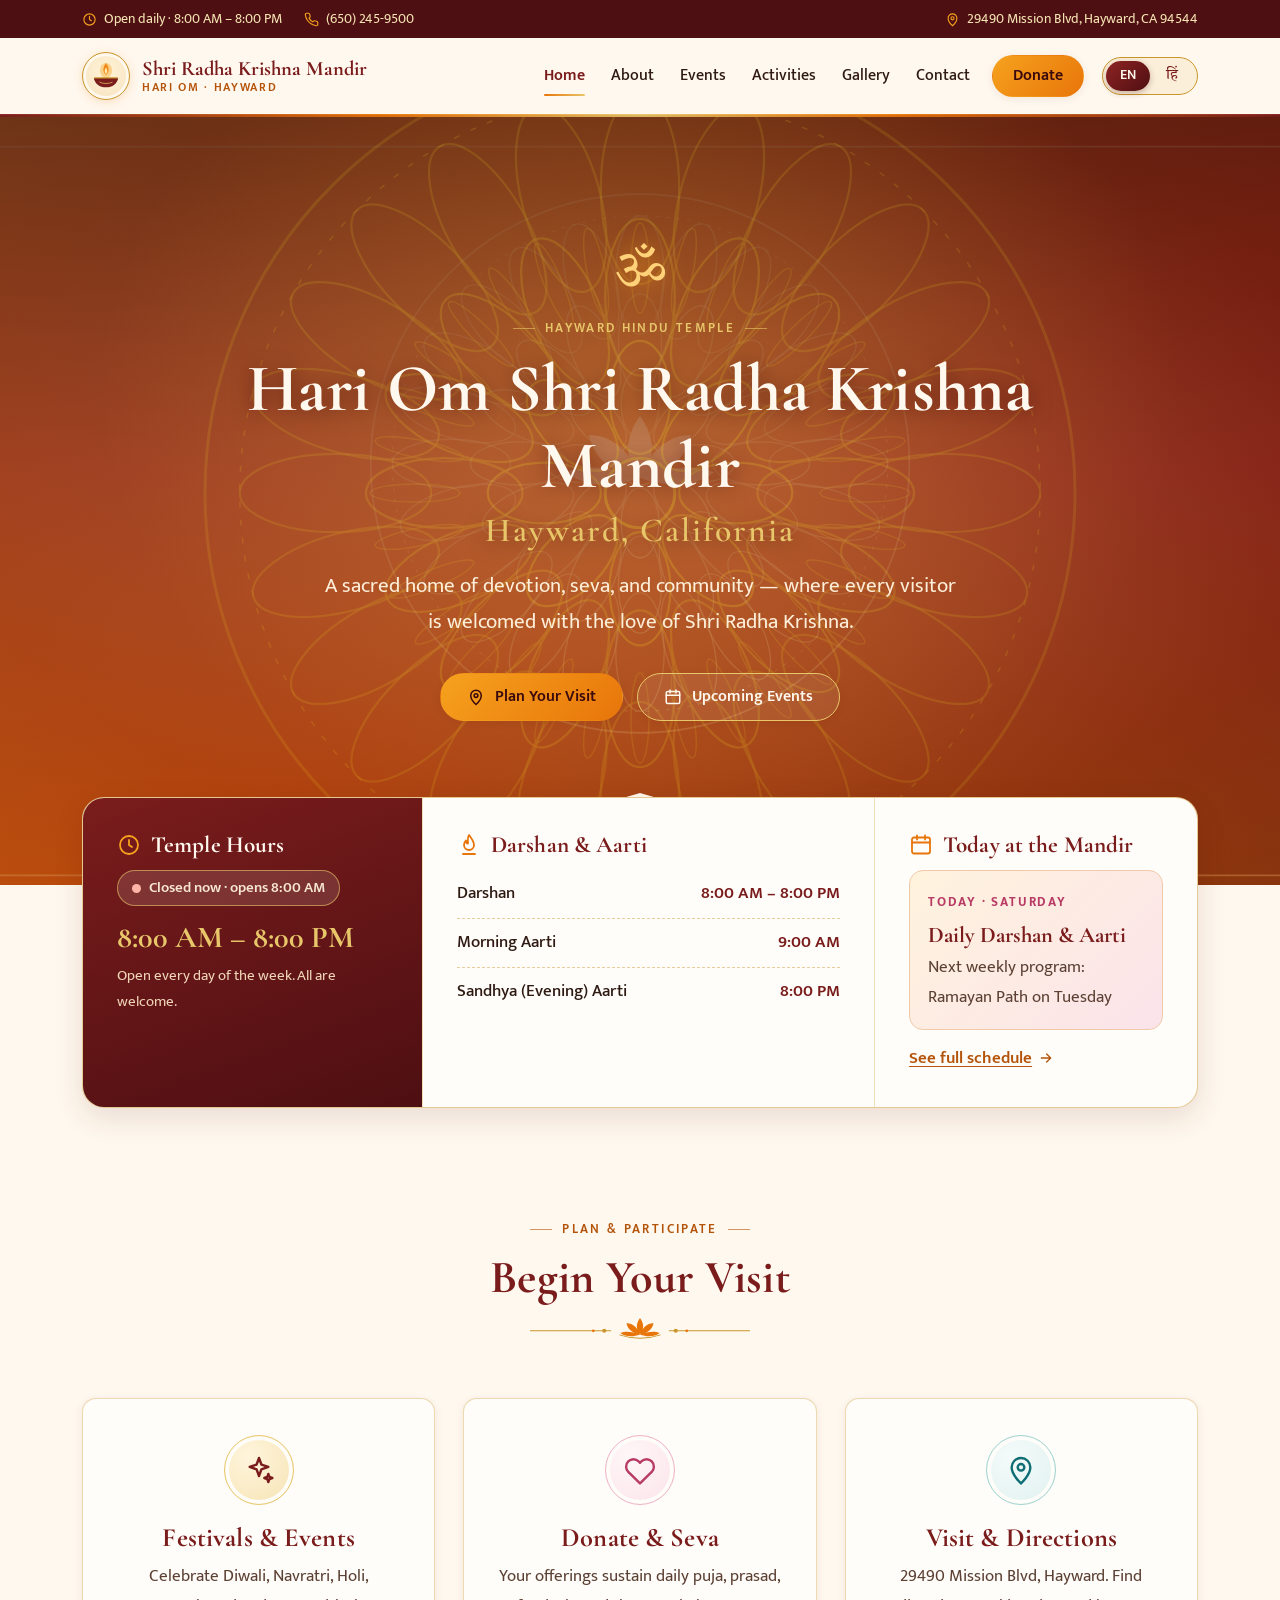
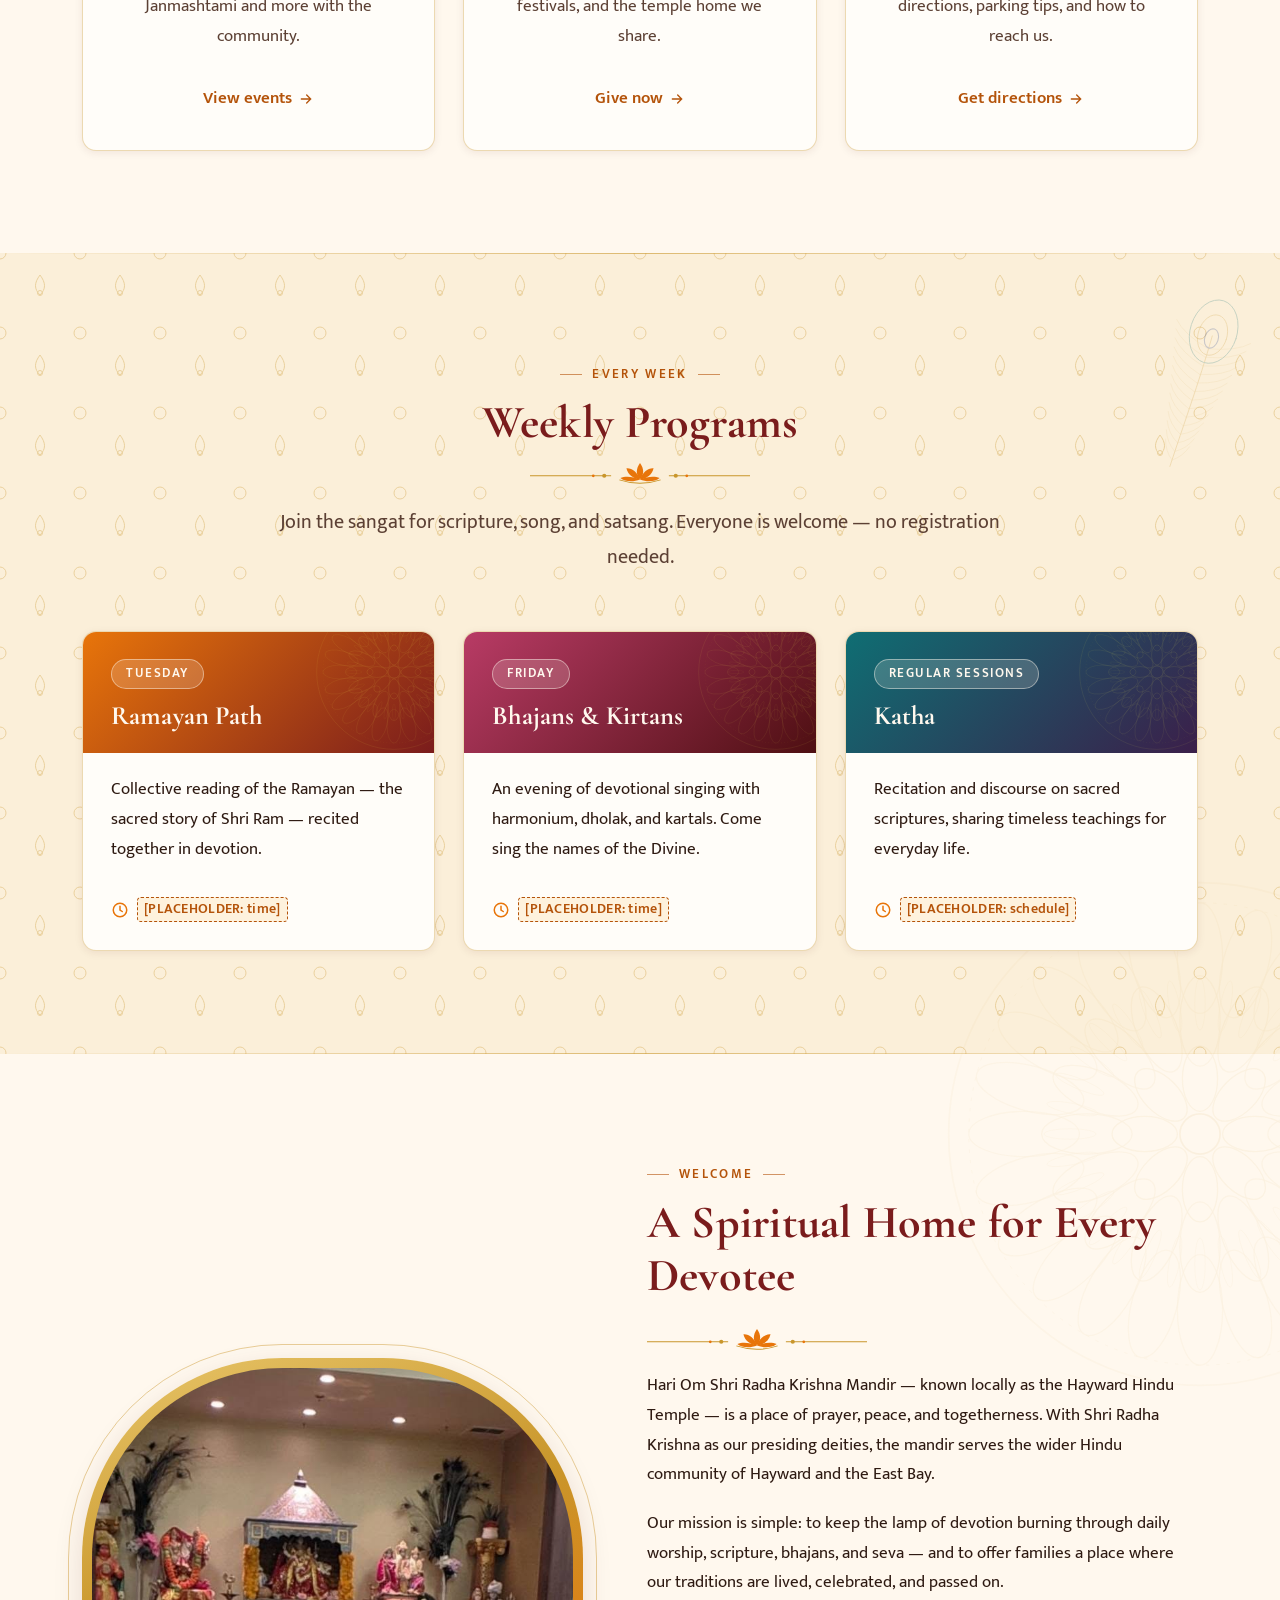
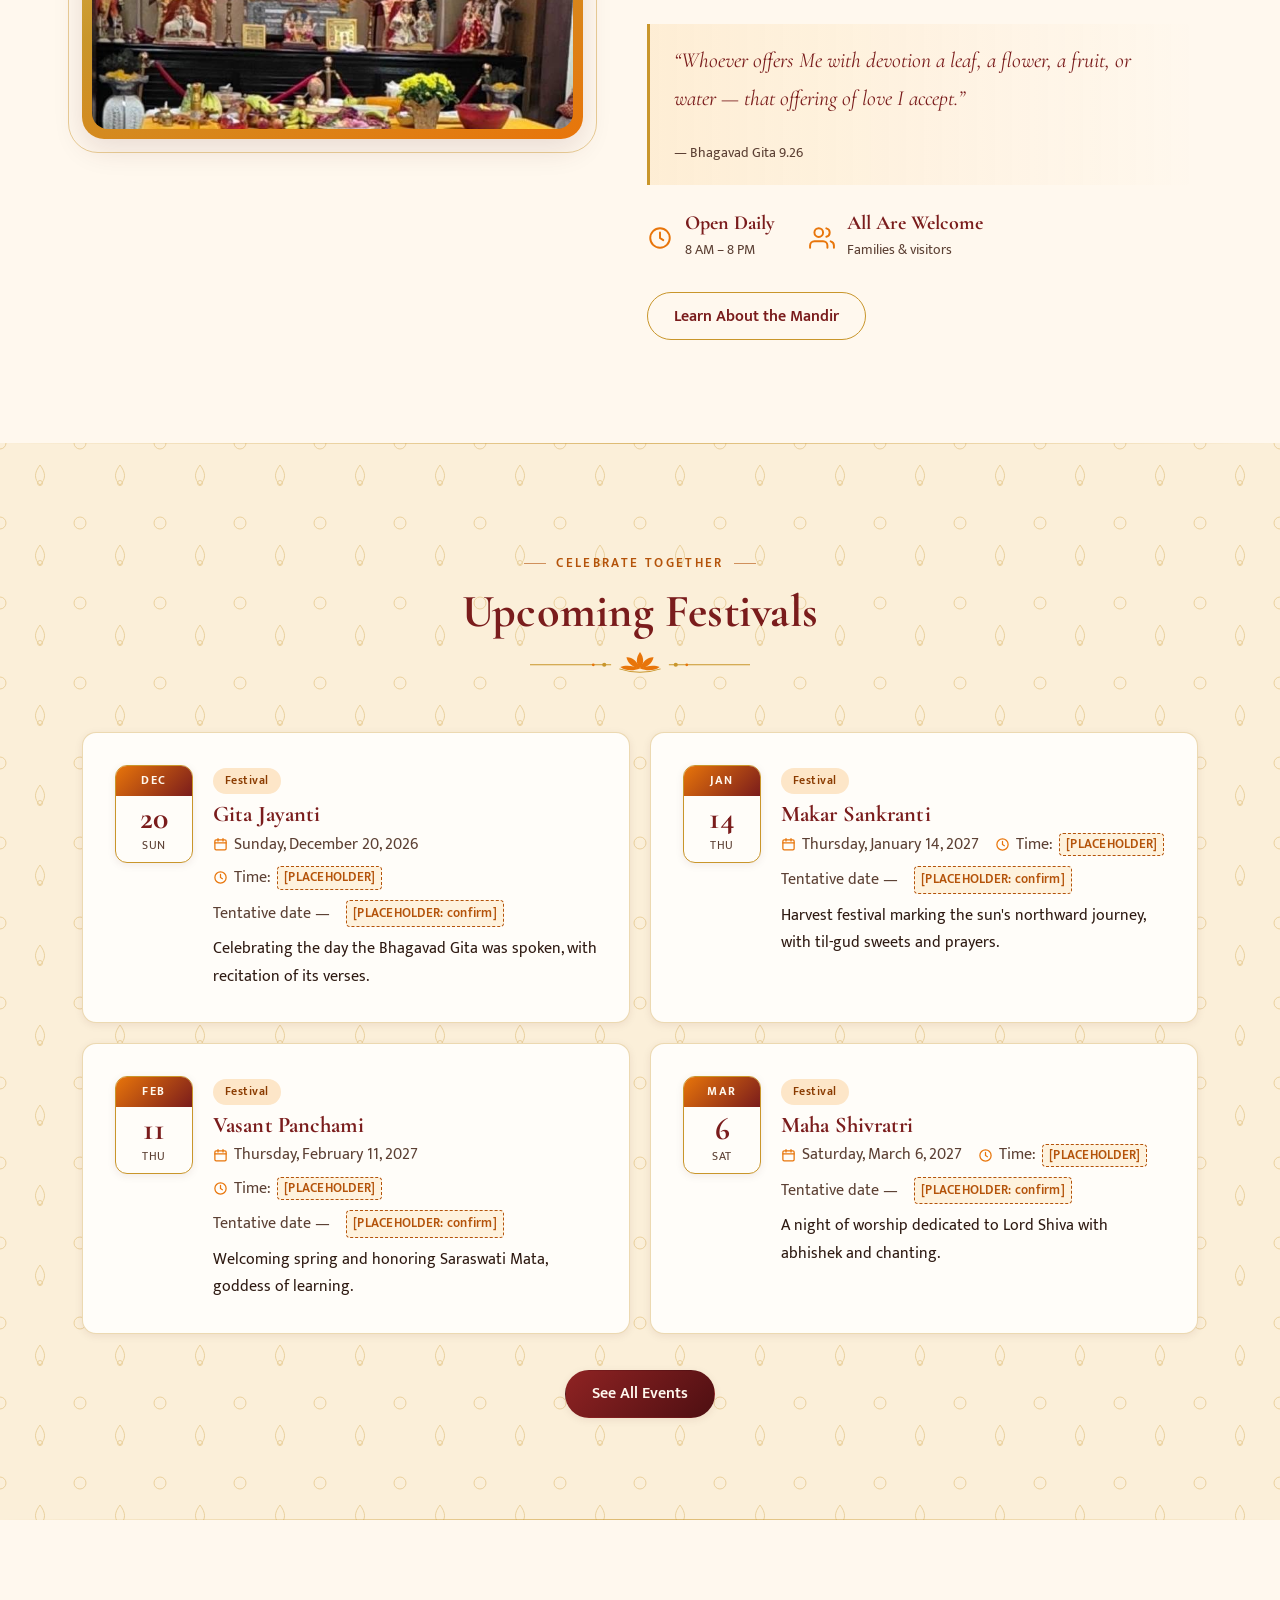
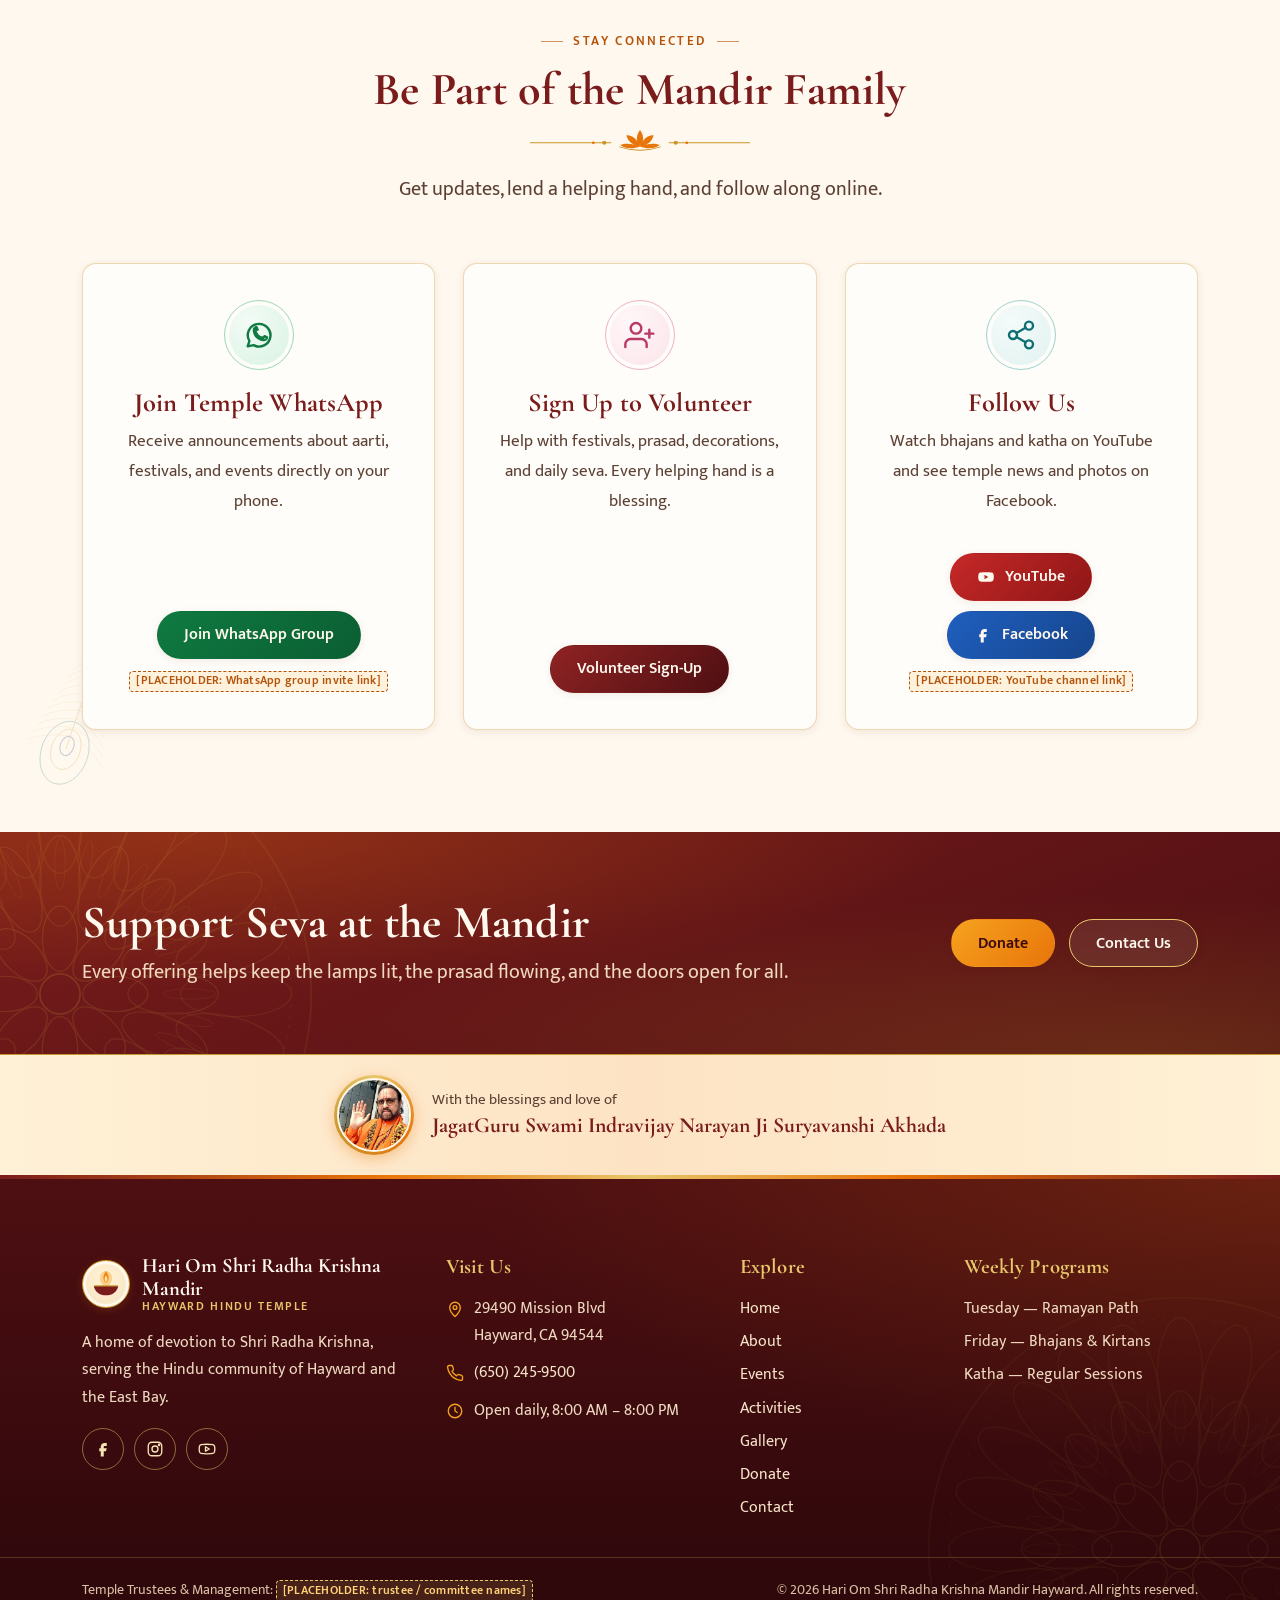
==== index.html @ af677b75 "Add Hari Om Shri Radha Krishna Mandir Hayward website Static, bilingual (English/Hindi) site for the" ====
<!DOCTYPE html>
<html lang="en" class="no-js">
<head>
  <meta charset="utf-8">
  <meta name="viewport" content="width=device-width, initial-scale=1">
  <title data-i18n="meta.home">Hari Om Shri Radha Krishna Mandir Hayward | Hayward Hindu Temple</title>
  <meta name="description" content="Hari Om Shri Radha Krishna Mandir, the Hayward Hindu Temple at 29490 Mission Blvd, Hayward, CA. Open daily 8 AM – 8 PM. Darshan, aarti, Ramayan Path, Bhajans & Kirtans, and Katha.">
  <meta name="theme-color" content="#7a1c1c">
  <link rel="icon" href="assets/images/favicon.svg" type="image/svg+xml">
  <link rel="preconnect" href="https://fonts.googleapis.com">
  <link rel="preconnect" href="https://fonts.gstatic.com" crossorigin>
  <link rel="stylesheet" href="https://fonts.googleapis.com/css2?family=Cormorant+Garamond:wght@500;600;700&family=Mukta:wght@400;500;600;700&family=Tiro+Devanagari+Hindi&display=swap">
  <link rel="stylesheet" href="css/styles.css">
  <script>document.documentElement.classList.replace('no-js', 'js');</script>
  <script src="js/script.js" defer></script>
</head>
<body data-page="home">
  <a class="skip-link" href="#main" data-i18n="common.skip">Skip to main content</a>
  <div class="scroll-progress" aria-hidden="true"></div>

  <!-- ============ TOP BAR ============ -->
  <div class="topbar">
    <div class="container">
      <div class="topbar-group">
        <span class="topbar-item"><svg viewBox="0 0 24 24" fill="none" stroke="currentColor" stroke-width="1.8" stroke-linecap="round" aria-hidden="true"><circle cx="12" cy="12" r="9"/><path d="M12 7v5l3 2"/></svg><span data-i18n="top.hours">Open daily · 8:00 AM – 8:00 PM</span></span>
        <a class="topbar-item" href="tel:+16502459500"><svg viewBox="0 0 24 24" fill="none" stroke="currentColor" stroke-width="1.8" stroke-linecap="round" stroke-linejoin="round" aria-hidden="true"><path d="M22 16.9v3a2 2 0 0 1-2.2 2 19.8 19.8 0 0 1-8.6-3.1 19.5 19.5 0 0 1-6-6A19.8 19.8 0 0 1 2.1 4.2 2 2 0 0 1 4.1 2h3a2 2 0 0 1 2 1.7c.1.9.4 1.8.7 2.7a2 2 0 0 1-.5 2.1L8 9.8a16 16 0 0 0 6 6l1.3-1.3a2 2 0 0 1 2.1-.4c.9.3 1.8.6 2.7.7a2 2 0 0 1 1.7 2z"/></svg>(650) 245-9500</a>
      </div>
      <div class="topbar-group topbar-group--secondary">
        <a class="topbar-item" href="contact.html#visit"><svg viewBox="0 0 24 24" fill="none" stroke="currentColor" stroke-width="1.8" stroke-linecap="round" aria-hidden="true"><path d="M12 22s7-6.2 7-12a7 7 0 0 0-14 0c0 5.8 7 12 7 12z"/><circle cx="12" cy="10" r="2.5"/></svg>29490 Mission Blvd, Hayward, CA 94544</a>
      </div>
    </div>
  </div>

  <!-- ============ HEADER / NAV (shared across pages) ============ -->
  <header class="site-header" id="site-header">
    <div class="container header-inner">
      <a class="brand" href="index.html">
        <span class="brand-mark">
          <svg class="diya" viewBox="0 0 64 64" aria-hidden="true"><ellipse class="diya-glow" cx="32" cy="20" rx="13" ry="16" fill="#F6A21E" opacity=".4"/><g class="diya-flame"><path d="M32 4c7 10 8 18 0 26-8-8-7-16 0-26z" fill="#F08A1C"/><path d="M32 14c3.5 5 4 10 0 14-4-4-3.5-9 0-14z" fill="#FFE7A8"/></g><path d="M6 36h52c-2 12-12 20-26 20S8 48 6 36z" fill="#7A1C1C"/><path d="M8 36h48" stroke="#C9962B" stroke-width="3" stroke-linecap="round"/><path d="M18 45c8 4 20 4 28 0" stroke="#E8C66A" stroke-width="1.5" fill="none"/></svg>
        </span>
        <span class="brand-text">
          <span class="brand-name" data-i18n="brand.name">Shri Radha Krishna Mandir</span>
          <span class="brand-sub" data-i18n="brand.sub">Hari Om · Hayward</span>
        </span>
      </a>

      <nav class="main-nav" id="main-nav" aria-label="Main">
        <ul class="nav-list">
          <li><a class="nav-link" href="index.html" aria-current="page" data-i18n="nav.home">Home</a></li>
          <li><a class="nav-link" href="about.html" data-i18n="nav.about">About</a></li>
          <li><a class="nav-link" href="events.html" data-i18n="nav.events">Events</a></li>
          <li><a class="nav-link" href="activities.html" data-i18n="nav.activities">Activities</a></li>
          <li><a class="nav-link" href="gallery.html" data-i18n="nav.gallery">Gallery</a></li>
          <li><a class="nav-link" href="contact.html" data-i18n="nav.contact">Contact</a></li>
          <li class="nav-donate"><a class="btn btn--saffron" href="donate.html" data-i18n="nav.donate">Donate</a></li>
        </ul>
      </nav>

      <div class="header-actions">
        <button class="lang-toggle" type="button" role="switch" aria-checked="false" data-i18n-aria="common.langToggle" aria-label="Switch language to Hindi">
          <span class="lang-en" aria-hidden="true">EN</span><span class="lang-hi" aria-hidden="true">हिं</span>
        </button>
        <button class="nav-toggle" type="button" aria-controls="main-nav" aria-expanded="false" data-i18n-aria="common.menu" aria-label="Open menu">
          <span class="nav-toggle-bars" aria-hidden="true"></span>
        </button>
      </div>
    </div>
  </header>

  <main id="main">
    <!-- ============ HERO ============ -->
    <section class="hero" aria-labelledby="hero-title">
      <!-- [REPLACE WITH TEMPLE PHOTO] Swap assets/images/hero.svg for a wide (1600×900+) photo of the temple. -->
      <img class="hero-bg" src="assets/images/hero.svg" width="1600" height="900" alt="[REPLACE WITH TEMPLE PHOTO] Hero banner of Hari Om Shri Radha Krishna Mandir" fetchpriority="high">
      <div class="hero-overlay" aria-hidden="true"></div>
      <img class="hero-mandala" src="assets/images/mandala.svg" alt="" aria-hidden="true">
      <div class="container hero-content">
        <span class="om" aria-hidden="true">ॐ</span>
        <p class="eyebrow" data-i18n="home.hero.eyebrow">Hayward Hindu Temple</p>
        <h1 id="hero-title"><span data-i18n="home.hero.title">Hari Om Shri Radha Krishna Mandir</span><span class="accent" data-i18n="home.hero.place">Hayward, California</span></h1>
        <p class="hero-tagline" data-i18n="home.hero.tagline">A sacred home of devotion, seva, and community — where every visitor is welcomed with the love of Shri Radha Krishna.</p>
        <div class="hero-actions">
          <a class="btn btn--saffron" href="contact.html">
            <svg viewBox="0 0 24 24" fill="none" stroke="currentColor" stroke-width="2" stroke-linecap="round" aria-hidden="true"><path d="M12 22s7-6.2 7-12a7 7 0 0 0-14 0c0 5.8 7 12 7 12z"/><circle cx="12" cy="10" r="2.5"/></svg>
            <span data-i18n="home.hero.cta1">Plan Your Visit</span>
          </a>
          <a class="btn btn--light" href="events.html">
            <svg viewBox="0 0 24 24" fill="none" stroke="currentColor" stroke-width="2" stroke-linecap="round" aria-hidden="true"><rect x="3" y="4.5" width="18" height="16" rx="2"/><path d="M3 9.5h18M8 2.5v4M16 2.5v4"/></svg>
            <span data-i18n="home.hero.cta2">Upcoming Events</span>
          </a>
        </div>
      </div>
      <img class="hero-silhouette" src="assets/images/temple-silhouette.svg" alt="" aria-hidden="true">
    </section>

    <!-- ============ AT A GLANCE ============ -->
    <section class="glance" aria-label="Timings at a glance">
      <div class="container">
        <div class="glance-panel" data-reveal>
          <div class="glance-block glance-status">
            <h2><svg viewBox="0 0 24 24" fill="none" stroke="currentColor" stroke-width="1.8" stroke-linecap="round" aria-hidden="true"><circle cx="12" cy="12" r="9"/><path d="M12 7v5l3 2"/></svg><span data-i18n="glance.hoursTitle">Temple Hours</span></h2>
            <span class="status-pill" id="open-status" aria-live="polite" data-i18n="glance.open">Open daily</span>
            <p class="glance-hours">8:00 AM – 8:00 PM</p>
            <p class="muted" data-i18n="glance.hoursNote">Open every day of the week. All are welcome.</p>
          </div>
          <div class="glance-block">
            <h2><svg viewBox="0 0 24 24" fill="none" stroke="currentColor" stroke-width="1.8" stroke-linecap="round" stroke-linejoin="round" aria-hidden="true"><path d="M12 2c3 4 5 6.5 5 10a5 5 0 0 1-10 0c0-2 1-3.5 2-4.5 0 2 1 3 2 3 0-3-1-5.5 1-8.5z"/><path d="M6 21h12"/></svg><span data-i18n="glance.aartiTitle">Darshan &amp; Aarti</span></h2>
            <ul class="timing-list">
              <li><span class="t-name" data-i18n="time.darshan">Darshan</span><span class="t-time">8:00 AM – 8:00 PM</span></li>
              <li><span class="t-name" data-i18n="time.morningAarti">Morning Aarti</span><span class="t-time">9:00 AM</span></li>
              <li><span class="t-name" data-i18n="time.eveningAarti">Sandhya (Evening) Aarti</span><span class="t-time">8:00 PM</span></li>
            </ul>
          </div>
          <div class="glance-block">
            <h2><svg viewBox="0 0 24 24" fill="none" stroke="currentColor" stroke-width="1.8" stroke-linecap="round" aria-hidden="true"><rect x="3" y="4.5" width="18" height="16" rx="2"/><path d="M3 9.5h18M8 2.5v4M16 2.5v4"/></svg><span data-i18n="glance.todayTitle">Today at the Mandir</span></h2>
            <div class="today-program" id="today-program" aria-live="polite">
              <span class="day" id="today-day" data-i18n="glance.thisWeek">This week</span>
              <p class="name" id="today-name" data-i18n="glance.defaultProgram">Daily Darshan &amp; Aarti</p>
              <p class="muted" id="today-note" data-i18n="glance.defaultNote">Tuesday: Ramayan Path · Friday: Bhajans &amp; Kirtans</p>
            </div>
            <a class="card-link" href="activities.html"><span data-i18n="glance.fullSchedule">See full schedule</span><svg viewBox="0 0 24 24" fill="none" stroke="currentColor" stroke-width="2" stroke-linecap="round" aria-hidden="true"><path d="M5 12h14M13 6l6 6-6 6"/></svg></a>
          </div>
        </div>
      </div>
    </section>

    <!-- ============ QUICK LINKS ============ -->
    <section class="section">
      <div class="container">
        <div class="section-head" data-reveal>
          <p class="eyebrow" data-i18n="home.quick.eyebrow">Plan &amp; Participate</p>
          <h2 data-i18n="home.quick.title">Begin Your Visit</h2>
          <span class="divider" aria-hidden="true"></span>
        </div>
        <div class="grid grid-3">
          <a class="card quick-card" href="events.html" data-reveal style="--reveal-delay:.05s">
            <span class="icon-badge"><svg viewBox="0 0 24 24" fill="none" stroke="currentColor" stroke-width="1.8" stroke-linecap="round" stroke-linejoin="round" aria-hidden="true"><path d="M12 3l1.8 4.9L19 9.7l-5.2 1.8L12 16.5l-1.8-5L5 9.7l5.2-1.8z"/><path d="M19 15l.8 2.2L22 18l-2.2.8L19 21l-.8-2.2L16 18l2.2-.8z"/></svg></span>
            <h3 data-i18n="home.quick.events">Festivals &amp; Events</h3>
            <p class="muted" data-i18n="home.quick.eventsText">Celebrate Diwali, Navratri, Holi, Janmashtami and more with the community.</p>
            <span class="card-link"><span data-i18n="common.viewEvents">View events</span><svg viewBox="0 0 24 24" fill="none" stroke="currentColor" stroke-width="2" stroke-linecap="round" aria-hidden="true"><path d="M5 12h14M13 6l6 6-6 6"/></svg></span>
          </a>
          <a class="card quick-card" href="donate.html" data-reveal style="--reveal-delay:.15s">
            <span class="icon-badge icon-badge--lotus"><svg viewBox="0 0 24 24" fill="none" stroke="currentColor" stroke-width="1.8" stroke-linecap="round" stroke-linejoin="round" aria-hidden="true"><path d="M20.8 5.6a5.5 5.5 0 0 0-7.8 0L12 6.6l-1-1a5.5 5.5 0 0 0-7.8 7.8l1 1L12 22l7.8-7.6 1-1a5.5 5.5 0 0 0 0-7.8z"/></svg></span>
            <h3 data-i18n="home.quick.donate">Donate &amp; Seva</h3>
            <p class="muted" data-i18n="home.quick.donateText">Your offerings sustain daily puja, prasad, festivals, and the temple home we share.</p>
            <span class="card-link"><span data-i18n="common.giveNow">Give now</span><svg viewBox="0 0 24 24" fill="none" stroke="currentColor" stroke-width="2" stroke-linecap="round" aria-hidden="true"><path d="M5 12h14M13 6l6 6-6 6"/></svg></span>
          </a>
          <a class="card quick-card" href="contact.html#visit" data-reveal style="--reveal-delay:.25s">
            <span class="icon-badge icon-badge--teal"><svg viewBox="0 0 24 24" fill="none" stroke="currentColor" stroke-width="1.8" stroke-linecap="round" aria-hidden="true"><path d="M12 22s7-6.2 7-12a7 7 0 0 0-14 0c0 5.8 7 12 7 12z"/><circle cx="12" cy="10" r="2.5"/></svg></span>
            <h3 data-i18n="home.quick.visit">Visit &amp; Directions</h3>
            <p class="muted" data-i18n="home.quick.visitText">29490 Mission Blvd, Hayward. Find directions, parking tips, and how to reach us.</p>
            <span class="card-link"><span data-i18n="common.getDirections">Get directions</span><svg viewBox="0 0 24 24" fill="none" stroke="currentColor" stroke-width="2" stroke-linecap="round" aria-hidden="true"><path d="M5 12h14M13 6l6 6-6 6"/></svg></span>
          </a>
        </div>
      </div>
    </section>

    <!-- ============ WEEKLY PROGRAMS STRIP ============ -->
    <section class="section section--tint">
      <img class="ornament-feather ornament-feather--r" src="assets/images/peacock-feather.svg" alt="" aria-hidden="true">
      <div class="container">
        <div class="section-head" data-reveal>
          <p class="eyebrow" data-i18n="programs.eyebrow">Every Week</p>
          <h2 data-i18n="programs.title">Weekly Programs</h2>
          <span class="divider" aria-hidden="true"></span>
          <p class="lead" data-i18n="programs.lead">Join the sangat for scripture, song, and satsang. Everyone is welcome — no registration needed.</p>
        </div>
        <div class="grid grid-3 program-strip">
          <article class="card card--hover program-card" data-reveal style="--reveal-delay:.05s">
            <div class="program-card-top">
              <span class="program-day" data-i18n="day.tuesday">Tuesday</span>
              <h3 data-i18n="programs.ramayan">Ramayan Path</h3>
            </div>
            <div class="program-card-body">
              <p data-i18n="programs.ramayanText">Collective reading of the Ramayan — the sacred story of Shri Ram — recited together in devotion.</p>
              <span class="program-time"><svg viewBox="0 0 24 24" fill="none" stroke="currentColor" stroke-width="2" stroke-linecap="round" aria-hidden="true"><circle cx="12" cy="12" r="9"/><path d="M12 7v5l3 2"/></svg><span class="placeholder">[PLACEHOLDER: time]</span></span>
            </div>
          </article>
          <article class="card card--hover program-card" data-reveal style="--reveal-delay:.15s">
            <div class="program-card-top">
              <span class="program-day" data-i18n="day.friday">Friday</span>
              <h3 data-i18n="programs.bhajans">Bhajans &amp; Kirtans</h3>
            </div>
            <div class="program-card-body">
              <p data-i18n="programs.bhajansText">An evening of devotional singing with harmonium, dholak, and kartals. Come sing the names of the Divine.</p>
              <span class="program-time"><svg viewBox="0 0 24 24" fill="none" stroke="currentColor" stroke-width="2" stroke-linecap="round" aria-hidden="true"><circle cx="12" cy="12" r="9"/><path d="M12 7v5l3 2"/></svg><span class="placeholder">[PLACEHOLDER: time]</span></span>
            </div>
          </article>
          <article class="card card--hover program-card" data-reveal style="--reveal-delay:.25s">
            <div class="program-card-top">
              <span class="program-day" data-i18n="programs.regular">Regular Sessions</span>
              <h3 data-i18n="programs.katha">Katha</h3>
            </div>
            <div class="program-card-body">
              <p data-i18n="programs.kathaText">Recitation and discourse on sacred scriptures, sharing timeless teachings for everyday life.</p>
              <span class="program-time"><svg viewBox="0 0 24 24" fill="none" stroke="currentColor" stroke-width="2" stroke-linecap="round" aria-hidden="true"><circle cx="12" cy="12" r="9"/><path d="M12 7v5l3 2"/></svg><span class="placeholder">[PLACEHOLDER: schedule]</span></span>
            </div>
          </article>
        </div>
      </div>
    </section>

    <!-- ============ WELCOME ============ -->
    <section class="section">
      <img class="ornament-mandala ornament-mandala--tr" src="assets/images/mandala.svg" alt="" aria-hidden="true">
      <div class="container split">
        <div class="framed framed--wide" data-reveal="left">
          <img src="assets/images/temple-altar.jpg" width="708" height="544" loading="lazy" decoding="async" alt="The decorated altar of Hari Om Shri Radha Krishna Mandir with murtis, peacock feathers, and offerings of fruit and flowers">
        </div>
        <div data-reveal="right">
          <p class="eyebrow" data-i18n="home.welcome.eyebrow">Welcome</p>
          <h2 data-i18n="home.welcome.title">A Spiritual Home for Every Devotee</h2>
          <span class="divider" style="margin-left:0" aria-hidden="true"></span>
          <p data-i18n="home.welcome.p1">Hari Om Shri Radha Krishna Mandir — known locally as the Hayward Hindu Temple — is a place of prayer, peace, and togetherness. With Shri Radha Krishna as our presiding deities, the mandir serves the wider Hindu community of Hayward and the East Bay.</p>
          <p data-i18n="home.welcome.p2">Our mission is simple: to keep the lamp of devotion burning through daily worship, scripture, bhajans, and seva — and to offer families a place where our traditions are lived, celebrated, and passed on.</p>
          <blockquote class="welcome-quote">
            <p data-i18n="home.welcome.quote">“Whoever offers Me with devotion a leaf, a flower, a fruit, or water — that offering of love I accept.”</p>
            <cite data-i18n="home.welcome.cite">— Bhagavad Gita 9.26</cite>
          </blockquote>
          <div class="stat-row">
            <div class="stat"><svg viewBox="0 0 24 24" fill="none" stroke="currentColor" stroke-width="1.8" stroke-linecap="round" aria-hidden="true"><circle cx="12" cy="12" r="9"/><path d="M12 7v5l3 2"/></svg><div><strong data-i18n="home.stat1">Open Daily</strong><span>8 AM – 8 PM</span></div></div>
            <div class="stat"><svg viewBox="0 0 24 24" fill="none" stroke="currentColor" stroke-width="1.8" stroke-linecap="round" stroke-linejoin="round" aria-hidden="true"><path d="M17 21v-2a4 4 0 0 0-4-4H5a4 4 0 0 0-4 4v2"/><circle cx="9" cy="7" r="4"/><path d="M23 21v-2a4 4 0 0 0-3-3.9M16 3.1a4 4 0 0 1 0 7.8"/></svg><div><strong data-i18n="home.stat2">All Are Welcome</strong><span data-i18n="home.stat2sub">Families &amp; visitors</span></div></div>
          </div>
          <p style="margin-top:28px"><a class="btn btn--outline" href="about.html" data-i18n="home.welcome.cta">Learn About the Mandir</a></p>
        </div>
      </div>
    </section>

    <!-- ============ UPCOMING EVENTS PREVIEW (rendered from EVENTS data in js/script.js) ============ -->
    <section class="section section--tint">
      <div class="container">
        <div class="section-head" data-reveal>
          <p class="eyebrow" data-i18n="home.upcoming.eyebrow">Celebrate Together</p>
          <h2 data-i18n="home.upcoming.title">Upcoming Festivals</h2>
          <span class="divider" aria-hidden="true"></span>
        </div>
        <div class="event-grid" id="home-events" data-limit="4">
          <noscript><p class="events-empty">Please enable JavaScript to see upcoming events, or call (650) 245-9500.</p></noscript>
        </div>
        <p class="text-center" style="margin-top:36px"><a class="btn" href="events.html" data-i18n="home.upcoming.cta">See All Events</a></p>
      </div>
    </section>

    <!-- ============ STAY CONNECTED ============ -->
    <section class="section" aria-labelledby="connect-title">
      <img class="ornament-feather ornament-feather--l" src="assets/images/peacock-feather.svg" alt="" aria-hidden="true">
      <div class="container">
        <div class="section-head" data-reveal>
          <p class="eyebrow" data-i18n="home.connect.eyebrow">Stay Connected</p>
          <h2 id="connect-title" data-i18n="home.connect.title">Be Part of the Mandir Family</h2>
          <span class="divider" aria-hidden="true"></span>
          <p class="lead" data-i18n="home.connect.lead">Get updates, lend a helping hand, and follow along online.</p>
        </div>
        <div class="grid grid-3">
          <article class="card card--hover connect-card" data-reveal style="--reveal-delay:.05s">
            <span class="icon-badge icon-badge--whatsapp"><svg viewBox="0 0 24 24" fill="none" stroke="currentColor" stroke-width="1.8" stroke-linecap="round" stroke-linejoin="round" aria-hidden="true"><path d="M3.5 20.5l1.3-4A8.5 8.5 0 1 1 8 19.6z"/><path d="M9.2 8.2c.2 3 2.7 5.6 5.7 6l1.2-1.3 1.9.9c-.2 1.1-1.1 1.9-2.2 1.9A7.4 7.4 0 0 1 8.2 8.3c0-1.1.8-2 1.9-2.2l.9 1.9z"/></svg></span>
            <h3 data-i18n="home.connect.whatsapp">Join Temple WhatsApp</h3>
            <p class="muted" data-i18n="home.connect.whatsappText">Receive announcements about aarti, festivals, and events directly on your phone.</p>
            <!-- [PLACEHOLDER] Replace href="#" with the WhatsApp group invite link, e.g. https://chat.whatsapp.com/XXXXXXXX -->
            <div class="connect-actions">
              <a class="btn btn--whatsapp" href="#" target="_blank" rel="noopener"><span data-i18n="home.connect.whatsappCta">Join WhatsApp Group</span></a>
            </div>
            <p class="connect-note"><span class="placeholder">[PLACEHOLDER: WhatsApp group invite link]</span></p>
          </article>
          <article class="card card--hover connect-card" data-reveal style="--reveal-delay:.15s">
            <span class="icon-badge icon-badge--lotus"><svg viewBox="0 0 24 24" fill="none" stroke="currentColor" stroke-width="1.8" stroke-linecap="round" stroke-linejoin="round" aria-hidden="true"><path d="M17 21v-2a4 4 0 0 0-4-4H5a4 4 0 0 0-4 4v2"/><circle cx="9" cy="7" r="4"/><path d="M19 8v6M22 11h-6"/></svg></span>
            <h3 data-i18n="home.connect.volunteer">Sign Up to Volunteer</h3>
            <p class="muted" data-i18n="home.connect.volunteerText">Help with festivals, prasad, decorations, and daily seva. Every helping hand is a blessing.</p>
            <!-- Opens the contact form with "Volunteering" pre-selected. To use a sign-up form instead (e.g. Google Forms), replace the href. -->
            <div class="connect-actions">
              <a class="btn" href="contact.html?subject=volunteer#message"><span data-i18n="home.connect.volunteerCta">Volunteer Sign-Up</span></a>
            </div>
          </article>
          <article class="card card--hover connect-card" data-reveal style="--reveal-delay:.25s">
            <span class="icon-badge icon-badge--teal"><svg viewBox="0 0 24 24" fill="none" stroke="currentColor" stroke-width="1.8" stroke-linecap="round" stroke-linejoin="round" aria-hidden="true"><circle cx="18" cy="5" r="3"/><circle cx="6" cy="12" r="3"/><circle cx="18" cy="19" r="3"/><path d="m8.6 13.5 6.8 4M15.4 6.5l-6.8 4"/></svg></span>
            <h3 data-i18n="home.connect.social">Follow Us</h3>
            <p class="muted" data-i18n="home.connect.socialText">Watch bhajans and katha on YouTube and see temple news and photos on Facebook.</p>
            <div class="connect-actions">
              <!-- [PLACEHOLDER] Replace href="#" with the temple's YouTube channel URL -->
              <a class="btn btn--youtube" href="#" target="_blank" rel="noopener"><svg viewBox="0 0 24 24" fill="currentColor" aria-hidden="true"><path d="M22 8.2a3 3 0 0 0-2.1-2.1C18 5.6 12 5.6 12 5.6s-6 0-7.9.5A3 3 0 0 0 2 8.2 31 31 0 0 0 1.6 12 31 31 0 0 0 2 15.8a3 3 0 0 0 2.1 2.1c1.9.5 7.9.5 7.9.5s6 0 7.9-.5a3 3 0 0 0 2.1-2.1c.3-1.2.4-2.5.4-3.8s-.1-2.6-.4-3.8zM10 15V9l5 3z"/></svg>YouTube<span class="visually-hidden"> (opens in a new tab)</span></a>
              <a class="btn btn--facebook" href="https://facebook.com/hayward.hindu.temple.2025/" target="_blank" rel="noopener"><svg viewBox="0 0 24 24" fill="currentColor" aria-hidden="true"><path d="M14 8h3V4h-3c-2.8 0-5 2.2-5 5v2H7v4h2v7h4v-7h3l1-4h-4V9c0-.6.4-1 1-1z"/></svg>Facebook<span class="visually-hidden"> (opens in a new tab)</span></a>
            </div>
            <p class="connect-note"><span class="placeholder">[PLACEHOLDER: YouTube channel link]</span></p>
          </article>
        </div>
      </div>
    </section>

    <!-- ============ CTA ============ -->
    <section class="section section--maroon section--tight">
      <img class="ornament-mandala ornament-mandala--bl" src="assets/images/mandala.svg" alt="" aria-hidden="true">
      <div class="container cta-banner" data-reveal>
        <div>
          <h2 data-i18n="cta.title">Support Seva at the Mandir</h2>
          <p class="lead" data-i18n="cta.text">Every offering helps keep the lamps lit, the prasad flowing, and the doors open for all.</p>
        </div>
        <div class="hero-actions">
          <a class="btn btn--saffron" href="donate.html" data-i18n="nav.donate">Donate</a>
          <a class="btn btn--light" href="contact.html" data-i18n="cta.contact">Contact Us</a>
        </div>
      </div>
    </section>
  </main>

  <!-- ============ BLESSING STRIP (shared across pages) ============ -->
  <aside class="blessing-strip" aria-label="Blessings">
    <div class="container">
      <span class="blessing-avatar"><img src="assets/images/swamiji.jpg" width="889" height="900" loading="lazy" decoding="async" alt="JagatGuru Swami Indravijay Narayan Ji Suryavanshi Akhada"></span>
      <p><small data-i18n="blessing.with">With the blessings and love of</small><a href="about.html#spiritual-guide" data-i18n="about.guru.name">JagatGuru Swami Indravijay Narayan Ji Suryavanshi Akhada</a></p>
    </div>
  </aside>

  <!-- ============ FOOTER (shared across pages) ============ -->
  <footer class="site-footer">
    <img class="footer-mandala" src="assets/images/mandala.svg" alt="" aria-hidden="true">
    <div class="container footer-grid">
      <div class="footer-brand">
        <a class="brand" href="index.html">
          <span class="brand-mark"><svg class="diya" viewBox="0 0 64 64" aria-hidden="true"><ellipse class="diya-glow" cx="32" cy="20" rx="13" ry="16" fill="#F6A21E" opacity=".4"/><g class="diya-flame"><path d="M32 4c7 10 8 18 0 26-8-8-7-16 0-26z" fill="#F08A1C"/><path d="M32 14c3.5 5 4 10 0 14-4-4-3.5-9 0-14z" fill="#FFE7A8"/></g><path d="M6 36h52c-2 12-12 20-26 20S8 48 6 36z" fill="#7A1C1C"/><path d="M8 36h48" stroke="#C9962B" stroke-width="3" stroke-linecap="round"/></svg></span>
          <span class="brand-text"><span class="brand-name" data-i18n="footer.name">Hari Om Shri Radha Krishna Mandir</span><span class="brand-sub" data-i18n="footer.sub">Hayward Hindu Temple</span></span>
        </a>
        <p data-i18n="footer.about">A home of devotion to Shri Radha Krishna, serving the Hindu community of Hayward and the East Bay.</p>
        <div class="social-links">
          <a href="https://facebook.com/hayward.hindu.temple.2025/" target="_blank" rel="noopener" aria-label="Facebook (opens in a new tab)"><svg viewBox="0 0 24 24" fill="currentColor" aria-hidden="true"><path d="M14 8h3V4h-3c-2.8 0-5 2.2-5 5v2H7v4h2v7h4v-7h3l1-4h-4V9c0-.6.4-1 1-1z"/></svg></a>
          <!-- [PLACEHOLDER] Replace href="#" with the temple's Instagram / YouTube URLs, or remove these links. -->
          <a href="#" aria-label="Instagram [PLACEHOLDER link]"><svg viewBox="0 0 24 24" fill="none" stroke="currentColor" stroke-width="1.8" aria-hidden="true"><rect x="3" y="3" width="18" height="18" rx="5"/><circle cx="12" cy="12" r="4"/><circle cx="17.5" cy="6.5" r=".8" fill="currentColor"/></svg></a>
          <a href="#" aria-label="YouTube [PLACEHOLDER link]"><svg viewBox="0 0 24 24" fill="none" stroke="currentColor" stroke-width="1.8" stroke-linejoin="round" aria-hidden="true"><path d="M22 8.2a3 3 0 0 0-2.1-2.1C18 5.6 12 5.6 12 5.6s-6 0-7.9.5A3 3 0 0 0 2 8.2 31 31 0 0 0 1.6 12 31 31 0 0 0 2 15.8a3 3 0 0 0 2.1 2.1c1.9.5 7.9.5 7.9.5s6 0 7.9-.5a3 3 0 0 0 2.1-2.1c.3-1.2.4-2.5.4-3.8s-.1-2.6-.4-3.8z"/><path d="m10 15 5-3-5-3z"/></svg></a>
        </div>
      </div>
      <div>
        <h2 data-i18n="footer.visit">Visit Us</h2>
        <ul class="footer-list">
          <li><svg viewBox="0 0 24 24" fill="none" stroke="currentColor" stroke-width="1.8" stroke-linecap="round" aria-hidden="true"><path d="M12 22s7-6.2 7-12a7 7 0 0 0-14 0c0 5.8 7 12 7 12z"/><circle cx="12" cy="10" r="2.5"/></svg><address style="font-style:normal">29490 Mission Blvd<br>Hayward, CA 94544</address></li>
          <li><svg viewBox="0 0 24 24" fill="none" stroke="currentColor" stroke-width="1.8" stroke-linecap="round" stroke-linejoin="round" aria-hidden="true"><path d="M22 16.9v3a2 2 0 0 1-2.2 2 19.8 19.8 0 0 1-8.6-3.1 19.5 19.5 0 0 1-6-6A19.8 19.8 0 0 1 2.1 4.2 2 2 0 0 1 4.1 2h3a2 2 0 0 1 2 1.7c.1.9.4 1.8.7 2.7a2 2 0 0 1-.5 2.1L8 9.8a16 16 0 0 0 6 6l1.3-1.3a2 2 0 0 1 2.1-.4c.9.3 1.8.6 2.7.7a2 2 0 0 1 1.7 2z"/></svg><a href="tel:+16502459500">(650) 245-9500</a></li>
          <li><svg viewBox="0 0 24 24" fill="none" stroke="currentColor" stroke-width="1.8" stroke-linecap="round" aria-hidden="true"><circle cx="12" cy="12" r="9"/><path d="M12 7v5l3 2"/></svg><span data-i18n="footer.hours">Open daily, 8:00 AM – 8:00 PM</span></li>
        </ul>
      </div>
      <nav aria-label="Footer">
        <h2 data-i18n="footer.explore">Explore</h2>
        <ul class="footer-links">
          <li><a href="index.html" data-i18n="nav.home">Home</a></li>
          <li><a href="about.html" data-i18n="nav.about">About</a></li>
          <li><a href="events.html" data-i18n="nav.events">Events</a></li>
          <li><a href="activities.html" data-i18n="nav.activities">Activities</a></li>
          <li><a href="gallery.html" data-i18n="nav.gallery">Gallery</a></li>
          <li><a href="donate.html" data-i18n="nav.donate">Donate</a></li>
          <li><a href="contact.html" data-i18n="nav.contact">Contact</a></li>
        </ul>
      </nav>
      <div>
        <h2 data-i18n="programs.title">Weekly Programs</h2>
        <ul class="footer-links">
          <li><span data-i18n="day.tuesday">Tuesday</span> — <span data-i18n="programs.ramayan">Ramayan Path</span></li>
          <li><span data-i18n="day.friday">Friday</span> — <span data-i18n="programs.bhajans">Bhajans &amp; Kirtans</span></li>
          <li><span data-i18n="programs.katha">Katha</span> — <span data-i18n="programs.regular">Regular Sessions</span></li>
        </ul>
      </div>
    </div>
    <div class="footer-bottom">
      <div class="container">
        <p><span data-i18n="footer.trustees">Temple Trustees &amp; Management:</span> <span class="placeholder">[PLACEHOLDER: trustee / committee names]</span></p>
        <p>© <span class="js-year">2026</span> <span data-i18n="footer.copyright">Hari Om Shri Radha Krishna Mandir Hayward. All rights reserved.</span></p>
      </div>
    </div>
  </footer>

  <button class="back-to-top" type="button" data-i18n-aria="common.backToTop" aria-label="Back to top">
    <svg viewBox="0 0 24 24" fill="none" stroke="currentColor" stroke-width="2" stroke-linecap="round" aria-hidden="true"><path d="M12 19V5M5 12l7-7 7 7"/></svg>
  </button>
</body>
</html>
---- css/styles.css ----
/* ==========================================================================
   Hari Om Shri Radha Krishna Mandir Hayward — Shared Stylesheet
   --------------------------------------------------------------------------
   1. Design tokens
   2. Base / reset
   3. Typography
   4. Layout helpers
   5. Buttons, chips, badges
   6. Header & navigation
   7. Heroes
   8. Sections & ornaments
   9. Cards & components (glance, programs, deities, events, services…)
   10. Gallery & lightbox
   11. Forms (donate, contact)
   12. Footer
   13. Motion (scroll reveal, diya flicker)
   14. Responsive breakpoints (1024 / 768 / 480)
   ========================================================================== */

/* 1. Design tokens ------------------------------------------------------- */
:root {
  /* Anchor colours */
  --saffron: #e8750a;
  --saffron-deep: #b4530a;      /* AA-safe saffron for text on cream */
  --marigold: #f6a21e;
  --marigold-soft: #ffd27a;
  --maroon: #7a1c1c;
  --maroon-deep: #4e0f12;
  --maroon-ink: #3a0a0d;

  /* Gold accents */
  --gold: #c9962b;
  --gold-light: #e8c66a;
  --gold-pale: #f5e3b3;

  /* Grounds */
  --cream: #fff8ee;
  --cream-2: #fbefd9;
  --cream-3: #f6e2c0;
  --white: #fffdf9;

  /* Text */
  --ink: #2e1a12;
  --ink-soft: #5c4034;          /* 8.6:1 on cream */

  /* Secondary accents */
  --teal: #0f6e73;
  --teal-soft: #dff1ef;
  --lotus: #b83b65;
  --lotus-soft: #fbe3ea;

  /* Type */
  --font-display: "Cormorant Garamond", "Tiro Devanagari Hindi", "Noto Serif Devanagari", Georgia, "Times New Roman", serif;
  --font-body: "Mukta", "Noto Sans Devanagari", system-ui, -apple-system, "Segoe UI", Roboto, sans-serif;

  /* Shape & depth */
  --radius-sm: 8px;
  --radius: 14px;
  --radius-lg: 22px;
  --shadow-sm: 0 2px 8px rgba(78, 15, 18, 0.08);
  --shadow: 0 10px 30px rgba(78, 15, 18, 0.12);
  --shadow-glow: 0 12px 34px rgba(232, 117, 10, 0.28), 0 0 0 1px rgba(201, 150, 43, 0.45);

  /* Layout */
  --container: 1180px;
  --gutter: clamp(16px, 4vw, 32px);
  --header-h: 76px;
  --section-pad: clamp(56px, 8vw, 104px);

  --ease: cubic-bezier(0.22, 0.61, 0.36, 1);
}

/* 2. Base / reset -------------------------------------------------------- */
*,
*::before,
*::after { box-sizing: border-box; }

html {
  scroll-behavior: smooth;
  scroll-padding-top: calc(var(--header-h) + 16px);
  -webkit-text-size-adjust: 100%;
}

body {
  margin: 0;
  font-family: var(--font-body);
  font-size: 1.0625rem;
  line-height: 1.75;
  color: var(--ink);
  background-color: var(--cream);
  text-rendering: optimizeLegibility;
  -webkit-font-smoothing: antialiased;
  overflow-x: hidden;
}

body.no-scroll { overflow: hidden; }

img, svg, iframe { display: block; max-width: 100%; }
img { height: auto; }

a { color: var(--maroon); text-decoration-thickness: 1px; text-underline-offset: 3px; }
a:hover { color: var(--saffron-deep); }

button, input, select, textarea { font: inherit; color: inherit; }

:focus-visible {
  outline: 3px solid var(--marigold);
  outline-offset: 3px;
  border-radius: 4px;
}

.skip-link {
  position: absolute;
  left: 16px;
  top: -60px;
  z-index: 1000;
  padding: 10px 18px;
  background: var(--maroon);
  color: var(--cream);
  border-radius: var(--radius-sm);
  font-weight: 600;
  transition: top 0.2s var(--ease);
}
.skip-link:focus { top: 12px; color: var(--cream); }

.visually-hidden {
  position: absolute !important;
  width: 1px; height: 1px;
  padding: 0; margin: -1px;
  overflow: hidden; clip: rect(0 0 0 0);
  white-space: nowrap; border: 0;
}

/* Clearly visible marker for committee-supplied content */
.placeholder {
  display: inline-block;
  padding: 0 6px;
  border: 1px dashed var(--saffron-deep);
  border-radius: 4px;
  background: rgba(246, 162, 30, 0.12);
  color: var(--saffron-deep);
  font-size: 0.85em;
  font-weight: 600;
  letter-spacing: 0.02em;
  line-height: 1.6;
}
.section--maroon .placeholder,
.site-footer .placeholder,
.hero .placeholder,
.page-hero .placeholder {
  color: var(--marigold-soft);
  border-color: var(--gold-light);
  background: rgba(255, 210, 122, 0.12);
}

/* 3. Typography ---------------------------------------------------------- */
h1, h2, h3, h4 {
  font-family: var(--font-display);
  color: var(--maroon);
  line-height: 1.15;
  margin: 0 0 0.5em;
  font-weight: 700;
  letter-spacing: 0.005em;
}
h1 { font-size: clamp(2.3rem, 5.4vw, 4.2rem); }
h2 { font-size: clamp(1.9rem, 3.6vw, 2.9rem); }
h3 { font-size: clamp(1.35rem, 2.2vw, 1.65rem); }
h4 { font-size: 1.2rem; }

html[lang="hi"] h1, html[lang="hi"] h2, html[lang="hi"] h3, html[lang="hi"] h4 {
  font-family: "Tiro Devanagari Hindi", var(--font-display);
  font-weight: 400;
  line-height: 1.35;
}
html[lang="hi"] h1 { font-size: clamp(2rem, 4.6vw, 3.6rem); }
html[lang="hi"] h2 { font-size: clamp(1.7rem, 3.1vw, 2.5rem); }

p { margin: 0 0 1.1em; }
p:last-child { margin-bottom: 0; }

.eyebrow {
  display: inline-flex;
  align-items: center;
  gap: 10px;
  margin-bottom: 10px;
  font-family: var(--font-body);
  font-size: 0.82rem;
  font-weight: 600;
  letter-spacing: 0.18em;
  text-transform: uppercase;
  color: var(--saffron-deep);
}
.eyebrow::before,
.eyebrow::after {
  content: "";
  width: 22px;
  height: 1px;
  background: currentColor;
  opacity: 0.6;
}
html[lang="hi"] .eyebrow { letter-spacing: 0.04em; font-size: 0.95rem; }

.lead { font-size: clamp(1.1rem, 1.6vw, 1.25rem); color: var(--ink-soft); }
.text-center { text-align: center; }
.muted { color: var(--ink-soft); }

/* 4. Layout helpers ------------------------------------------------------ */
.container {
  width: 100%;
  max-width: var(--container);
  margin-inline: auto;
  padding-inline: var(--gutter);
}
.container--narrow { max-width: 820px; }

.grid { display: grid; gap: clamp(18px, 2.4vw, 28px); }
.grid-2 { grid-template-columns: repeat(2, 1fr); }
.grid-3 { grid-template-columns: repeat(3, 1fr); }
.grid-4 { grid-template-columns: repeat(4, 1fr); }

.split {
  display: grid;
  grid-template-columns: 1fr 1.1fr;
  gap: clamp(28px, 5vw, 72px);
  align-items: center;
}
.split--reverse > :first-child { order: 2; }

.stack > * + * { margin-top: 1rem; }

/* 5. Buttons, chips, badges --------------------------------------------- */
.btn {
  --btn-bg: linear-gradient(135deg, #8f2323, var(--maroon-deep));
  display: inline-flex;
  align-items: center;
  justify-content: center;
  gap: 10px;
  min-height: 48px;
  padding: 12px 26px;
  border: 1px solid transparent;
  border-radius: 999px;
  background: var(--btn-bg);
  color: var(--cream);
  font-weight: 600;
  font-size: 1rem;
  line-height: 1.2;
  text-decoration: none;
  cursor: pointer;
  box-shadow: var(--shadow-sm);
  transition: transform 0.25s var(--ease), box-shadow 0.25s var(--ease), background-color 0.25s;
}
.btn:hover {
  color: var(--cream);
  transform: translateY(-2px);
  box-shadow: var(--shadow-glow);
}
.btn:active { transform: translateY(0); }
.btn svg { width: 18px; height: 18px; flex: none; }

.btn--saffron {
  --btn-bg: linear-gradient(135deg, var(--marigold), var(--saffron));
  color: var(--maroon-ink);
}
.btn--saffron:hover { color: var(--maroon-ink); }

.btn--outline {
  --btn-bg: transparent;
  border-color: var(--gold);
  color: var(--maroon);
  box-shadow: none;
}
.btn--outline:hover { color: var(--maroon); background: rgba(246, 162, 30, 0.1); }

.btn--light {
  --btn-bg: rgba(255, 248, 238, 0.08);
  border-color: var(--gold-light);
  color: var(--cream);
  backdrop-filter: blur(4px);
}
.btn--light:hover { background: rgba(255, 248, 238, 0.18); }

.btn--block { width: 100%; }

.chip {
  display: inline-flex;
  align-items: center;
  gap: 6px;
  min-height: 40px;
  padding: 8px 18px;
  border: 1px solid var(--gold-light);
  border-radius: 999px;
  background: var(--white);
  color: var(--maroon);
  font-weight: 500;
  cursor: pointer;
  transition: background 0.2s, color 0.2s, box-shadow 0.2s, border-color 0.2s;
}
.chip:hover { border-color: var(--saffron); box-shadow: var(--shadow-sm); }
.chip[aria-pressed="true"] {
  background: var(--maroon);
  border-color: var(--maroon);
  color: var(--cream);
}

.filter-bar {
  display: flex;
  flex-wrap: wrap;
  justify-content: center;
  gap: 10px;
  margin-bottom: clamp(28px, 4vw, 44px);
}

.tag {
  display: inline-block;
  padding: 2px 12px;
  border-radius: 999px;
  font-size: 0.78rem;
  font-weight: 600;
  letter-spacing: 0.04em;
  background: var(--cream-2);
  color: var(--maroon);
}
.tag--festival { background: #fde6c8; color: #8a3b00; }
.tag--special  { background: var(--teal-soft); color: var(--teal); }
.tag--weekly   { background: var(--lotus-soft); color: var(--lotus); }

/* 6. Header & navigation ------------------------------------------------- */
.topbar {
  background: var(--maroon-deep);
  color: var(--gold-pale);
  font-size: 0.88rem;
}
.topbar .container {
  display: flex;
  justify-content: space-between;
  align-items: center;
  gap: 16px;
  min-height: 38px;
}
.topbar a { color: var(--gold-pale); text-decoration: none; }
.topbar a:hover { color: var(--marigold-soft); text-decoration: underline; }
.topbar-group { display: flex; gap: 22px; align-items: center; flex-wrap: wrap; }
.topbar-item { display: inline-flex; align-items: center; gap: 7px; }
.topbar-item svg { width: 15px; height: 15px; color: var(--marigold); }

.site-header {
  position: sticky;
  top: 0;
  z-index: 100;
  background: rgba(255, 248, 238, 0.94);
  backdrop-filter: saturate(1.4) blur(10px);
  border-bottom: 1px solid rgba(201, 150, 43, 0.35);
  transition: box-shadow 0.3s var(--ease);
}
.site-header::after {
  /* thin festive gold/saffron ribbon */
  content: "";
  position: absolute;
  left: 0; right: 0; bottom: -3px;
  height: 3px;
  background: linear-gradient(90deg, var(--maroon), var(--saffron) 30%, var(--gold-light) 50%, var(--saffron) 70%, var(--maroon));
  opacity: 0.9;
}
.site-header.is-scrolled { box-shadow: 0 6px 24px rgba(78, 15, 18, 0.12); }

.header-inner {
  display: flex;
  align-items: center;
  justify-content: space-between;
  gap: 18px;
  min-height: var(--header-h);
}

.brand {
  display: flex;
  align-items: center;
  gap: 12px;
  text-decoration: none;
  color: var(--maroon);
  min-width: 0;
}
.brand:hover { color: var(--maroon); }
.brand-mark {
  flex: none;
  width: 48px;
  height: 48px;
  display: grid;
  place-items: center;
  border-radius: 50%;
  background: radial-gradient(circle at 50% 40%, #fff3d6, var(--cream-3));
  border: 1px solid var(--gold);
  box-shadow: inset 0 0 0 3px var(--cream), 0 2px 10px rgba(232, 117, 10, 0.2);
}
.brand-mark svg { width: 30px; height: 30px; }
.brand-text { display: flex; flex-direction: column; line-height: 1.1; min-width: 0; }
.brand-name {
  font-family: var(--font-display);
  font-weight: 700;
  font-size: 1.28rem;
  white-space: nowrap;
}
.brand-sub {
  font-size: 0.74rem;
  letter-spacing: 0.14em;
  text-transform: uppercase;
  color: var(--saffron-deep);
  font-weight: 600;
  white-space: nowrap;
}
html[lang="hi"] .brand-name { font-family: "Tiro Devanagari Hindi", var(--font-display); font-weight: 400; font-size: 1.15rem; }
html[lang="hi"] .brand-sub { letter-spacing: 0.02em; font-size: 0.8rem; }

.brand { order: 0; }
.main-nav { display: flex; align-items: center; order: 1; margin-left: auto; }
.header-actions { order: 2; }
.nav-list {
  display: flex;
  align-items: center;
  gap: 2px;
  list-style: none;
  margin: 0;
  padding: 0;
}
.nav-link {
  position: relative;
  display: block;
  padding: 10px 12px;
  color: var(--ink);
  font-weight: 500;
  font-size: 0.98rem;
  text-decoration: none;
  border-radius: var(--radius-sm);
  transition: color 0.2s;
}
.nav-link::after {
  content: "";
  position: absolute;
  left: 12px; right: 12px; bottom: 4px;
  height: 2px;
  border-radius: 2px;
  background: linear-gradient(90deg, var(--saffron), var(--gold-light));
  transform: scaleX(0);
  transform-origin: center;
  transition: transform 0.3s var(--ease);
}
.nav-link:hover { color: var(--maroon); }
.nav-link:hover::after,
.nav-link[aria-current="page"]::after { transform: scaleX(1); }
.nav-link[aria-current="page"] { color: var(--maroon); font-weight: 600; }

.nav-donate { margin-left: 8px; }
.nav-donate .btn { min-height: 42px; padding: 8px 20px; }

.header-actions { display: flex; align-items: center; gap: 10px; }

/* Language toggle switch */
.lang-toggle {
  position: relative;
  display: inline-grid;
  grid-template-columns: 1fr 1fr;
  align-items: center;
  width: 96px;
  height: 38px;
  padding: 3px;
  border: 1px solid var(--gold);
  border-radius: 999px;
  background: var(--cream-2);
  cursor: pointer;
  font-size: 0.85rem;
  font-weight: 600;
}
.lang-toggle::before {
  content: "";
  position: absolute;
  top: 3px; left: 3px;
  width: calc(50% - 3px);
  height: calc(100% - 6px);
  border-radius: 999px;
  background: linear-gradient(135deg, #8f2323, var(--maroon-deep));
  box-shadow: 0 2px 6px rgba(78, 15, 18, 0.3);
  transition: transform 0.3s var(--ease);
}
.lang-toggle[aria-checked="true"]::before { transform: translateX(100%); }
.lang-toggle span {
  position: relative;
  z-index: 1;
  text-align: center;
  color: var(--maroon);
  transition: color 0.3s;
}
.lang-toggle[aria-checked="false"] .lang-en,
.lang-toggle[aria-checked="true"] .lang-hi { color: var(--cream); }
.lang-toggle .lang-hi { font-family: "Tiro Devanagari Hindi", serif; font-weight: 400; font-size: 0.95rem; }

/* Hamburger */
.nav-toggle {
  display: none;
  width: 46px;
  height: 46px;
  border: 1px solid var(--gold);
  border-radius: 12px;
  background: var(--white);
  cursor: pointer;
  place-items: center;
}
.nav-toggle-bars,
.nav-toggle-bars::before,
.nav-toggle-bars::after {
  display: block;
  width: 22px;
  height: 2px;
  border-radius: 2px;
  background: var(--maroon);
  transition: transform 0.3s var(--ease), opacity 0.2s;
}
.nav-toggle-bars { position: relative; }
.nav-toggle-bars::before,
.nav-toggle-bars::after { content: ""; position: absolute; left: 0; }
.nav-toggle-bars::before { top: -7px; }
.nav-toggle-bars::after { top: 7px; }
.nav-toggle[aria-expanded="true"] .nav-toggle-bars { background: transparent; }
.nav-toggle[aria-expanded="true"] .nav-toggle-bars::before { transform: translateY(7px) rotate(45deg); }
.nav-toggle[aria-expanded="true"] .nav-toggle-bars::after { transform: translateY(-7px) rotate(-45deg); }

/* 7. Heroes -------------------------------------------------------------- */
.hero {
  position: relative;
  isolation: isolate;
  display: grid;
  align-items: center;
  min-height: clamp(560px, 88vh, 820px);
  padding-block: 96px 150px;
  overflow: hidden;
  color: var(--cream);
  text-align: center;
}
.hero-bg,
.page-hero-bg {
  position: absolute;
  inset: 0;
  z-index: -3;
  width: 100%;
  height: 100%;
  object-fit: cover;
}
.hero-overlay {
  position: absolute;
  inset: 0;
  z-index: -2;
  background:
    radial-gradient(ellipse at 50% 35%, rgba(246, 162, 30, 0.28), transparent 60%),
    linear-gradient(180deg, rgba(58, 10, 13, 0.72) 0%, rgba(122, 28, 28, 0.62) 45%, rgba(180, 83, 10, 0.55) 100%);
}
.hero-mandala {
  position: absolute;
  z-index: -1;
  top: 50%;
  left: 50%;
  width: min(900px, 130vw);
  aspect-ratio: 1;
  max-width: none;
  transform: translate(-50%, -52%);
  opacity: 0.22;
  filter: brightness(1.6) saturate(1.2);
  animation: spin-slow 180s linear infinite;
  pointer-events: none;
}
.hero-content { position: relative; max-width: 880px; }
.hero .om {
  display: block;
  margin: 0 auto 8px;
  font-family: "Tiro Devanagari Hindi", serif;
  font-size: clamp(2.6rem, 5vw, 3.4rem);
  line-height: 1;
  color: var(--marigold-soft);
  text-shadow: 0 0 24px rgba(246, 162, 30, 0.7);
}
.hero h1 {
  color: var(--cream);
  text-shadow: 0 2px 20px rgba(58, 10, 13, 0.55);
  margin-bottom: 0.25em;
}
.hero h1 .accent {
  display: block;
  font-size: 0.5em;
  font-weight: 600;
  letter-spacing: 0.06em;
  color: var(--gold-light);
  margin-top: 8px;
}
.hero .eyebrow { color: var(--gold-light); }
.hero-tagline {
  max-width: 640px;
  margin: 0 auto 32px;
  font-size: clamp(1.1rem, 2vw, 1.3rem);
  color: #fdeed8;
}
.hero-actions { display: flex; flex-wrap: wrap; gap: 14px; justify-content: center; }

.hero-silhouette,
.page-hero-silhouette {
  position: absolute;
  left: 0; right: 0; bottom: -1px;
  z-index: 0;
  width: 100%;
  height: clamp(60px, 9vw, 120px);
  max-width: none;
  pointer-events: none;
}

.page-hero {
  position: relative;
  isolation: isolate;
  padding-block: clamp(72px, 10vw, 120px) clamp(96px, 12vw, 150px);
  overflow: hidden;
  color: var(--cream);
  text-align: center;
}
.page-hero .hero-overlay {
  background:
    radial-gradient(ellipse at 50% 20%, rgba(246, 162, 30, 0.25), transparent 60%),
    linear-gradient(135deg, rgba(58, 10, 13, 0.86), rgba(122, 28, 28, 0.78) 55%, rgba(180, 83, 10, 0.7));
}
.page-hero h1 { color: var(--cream); margin-bottom: 0.2em; }
.page-hero .eyebrow { color: var(--gold-light); }
.page-hero p { max-width: 640px; margin-inline: auto; color: #fdeed8; font-size: 1.15rem; }
.breadcrumb {
  display: flex;
  justify-content: center;
  gap: 8px;
  margin: 0 0 12px;
  padding: 0;
  list-style: none;
  font-size: 0.9rem;
  color: var(--gold-pale);
}
.breadcrumb a { color: var(--gold-pale); }
.breadcrumb li + li::before { content: "›"; margin-right: 8px; opacity: 0.7; }

/* 8. Sections & ornaments ----------------------------------------------- */
/* overflow-x: clip keeps corner ornaments from widening the page without breaking position: sticky */
.section { position: relative; padding-block: var(--section-pad); overflow-x: clip; }
.section--tight { padding-block: clamp(40px, 5vw, 64px); }

.section--tint {
  background-color: var(--cream-2);
  background-image: url("../assets/images/pattern.svg");
  background-size: 80px 80px;
}
.section--tint::before,
.section--tint::after {
  content: "";
  position: absolute;
  left: 0; right: 0;
  height: 1px;
  background: linear-gradient(90deg, transparent, var(--gold), transparent);
  opacity: 0.6;
}
.section--tint::before { top: 0; }
.section--tint::after { bottom: 0; }

.section--maroon {
  color: #f7e6d0;
  background:
    radial-gradient(ellipse at 15% 0%, rgba(232, 117, 10, 0.25), transparent 50%),
    radial-gradient(ellipse at 90% 100%, rgba(201, 150, 43, 0.2), transparent 50%),
    linear-gradient(160deg, var(--maroon) 0%, var(--maroon-deep) 100%);
  overflow: hidden;
}
.section--maroon h2,
.section--maroon h3 { color: var(--cream); }
.section--maroon .eyebrow { color: var(--gold-light); }
.section--maroon .lead,
.section--maroon .muted { color: #f1d9bf; }
.section--maroon a:not(.btn) { color: var(--marigold-soft); }

.section-head {
  max-width: 760px;
  margin: 0 auto clamp(36px, 5vw, 56px);
  text-align: center;
}
.section-head--left { margin-inline: 0; text-align: left; }
.section-head h2 { margin-bottom: 0.15em; }

.divider {
  display: block;
  width: 220px;
  height: 28px;
  margin: 10px auto 18px;
  background: url("../assets/images/divider-lotus.svg") center / contain no-repeat;
}
.section-head--left .divider { margin-left: 0; }
.section--maroon .divider { filter: brightness(1.4); }

.ornament-mandala {
  position: absolute;
  z-index: 0;
  width: 520px;
  aspect-ratio: 1;
  max-width: none;
  opacity: 0.08;
  pointer-events: none;
}
.ornament-mandala--tr { top: -180px; right: -180px; }
.ornament-mandala--bl { bottom: -200px; left: -200px; }
.section--maroon .ornament-mandala { opacity: 0.12; filter: brightness(1.8); }

.ornament-feather {
  position: absolute;
  z-index: 0;
  width: 90px;
  opacity: 0.22;
  pointer-events: none;
}
.ornament-feather--r { right: 3%; top: 40px; transform: rotate(18deg); }
.ornament-feather--l { left: 3%; bottom: 40px; transform: rotate(-160deg); }

.section > .container { position: relative; z-index: 1; }

/* Framed image with gold arch corners */
.framed {
  position: relative;
  border-radius: 200px 200px var(--radius-lg) var(--radius-lg);
  padding: 10px;
  background: linear-gradient(160deg, var(--gold-light), var(--gold) 50%, var(--saffron));
  box-shadow: var(--shadow);
}
.framed img {
  width: 100%;
  aspect-ratio: 5 / 6;
  object-fit: cover;
  border-radius: 190px 190px calc(var(--radius-lg) - 6px) calc(var(--radius-lg) - 6px);
}
.framed--wide img { aspect-ratio: 4 / 3; }
.framed::after {
  content: "";
  position: absolute;
  inset: -14px;
  border: 1px solid var(--gold);
  border-radius: 214px 214px 30px 30px;
  opacity: 0.45;
  pointer-events: none;
}

/* 9. Cards & components ------------------------------------------------- */
.card {
  position: relative;
  padding: clamp(22px, 3vw, 32px);
  border-radius: var(--radius);
  background: var(--white);
  border: 1px solid rgba(201, 150, 43, 0.35);
  box-shadow: var(--shadow-sm);
  transition: transform 0.35s var(--ease), box-shadow 0.35s var(--ease), border-color 0.35s;
}
.card--hover:hover,
a.card:hover {
  transform: translateY(-5px);
  box-shadow: var(--shadow-glow);
  border-color: var(--gold);
}
a.card { display: block; color: inherit; text-decoration: none; }
.card h3 { margin-bottom: 0.35em; }

.icon-badge {
  display: grid;
  place-items: center;
  width: 58px;
  height: 58px;
  margin-bottom: 18px;
  border-radius: 50%;
  color: var(--maroon);
  background: radial-gradient(circle at 35% 30%, #fff5dc, var(--gold-pale));
  border: 1px solid var(--gold-light);
  box-shadow: inset 0 0 0 4px var(--white);
}
.icon-badge svg { width: 28px; height: 28px; }
.icon-badge--teal { color: var(--teal); background: radial-gradient(circle at 35% 30%, #f4fbfa, var(--teal-soft)); border-color: #9fd3cf; }
.icon-badge--lotus { color: var(--lotus); background: radial-gradient(circle at 35% 30%, #fff6f8, var(--lotus-soft)); border-color: #efb3c5; }

.card-link {
  display: inline-flex;
  align-items: center;
  gap: 6px;
  margin-top: 14px;
  font-weight: 600;
  color: var(--saffron-deep);
}
.card-link svg { width: 16px; height: 16px; transition: transform 0.25s var(--ease); }
a.card:hover .card-link svg { transform: translateX(4px); }

/* At-a-glance timings (home) */
.glance {
  position: relative;
  z-index: 2;
  margin-top: clamp(-110px, -9vw, -70px);
}
.glance-panel {
  display: grid;
  grid-template-columns: 1.05fr 1.4fr 1fr;
  overflow: hidden;
  border-radius: var(--radius-lg);
  background: var(--white);
  border: 1px solid rgba(201, 150, 43, 0.5);
  box-shadow: var(--shadow);
}
.glance-block { padding: clamp(22px, 3vw, 34px); }
.glance-block + .glance-block { border-left: 1px solid rgba(201, 150, 43, 0.3); }
.glance-block h2 {
  font-size: 1.45rem;
  display: flex;
  align-items: center;
  gap: 10px;
}
.glance-block h2 svg { width: 24px; height: 24px; color: var(--saffron); flex: none; }
.glance-status { background: linear-gradient(160deg, var(--maroon), var(--maroon-deep)); color: #f7e6d0; }
.glance-status h2 { color: var(--cream); }
.glance-status h2 svg { color: var(--marigold); }

.status-pill {
  display: inline-flex;
  align-items: center;
  gap: 8px;
  padding: 4px 14px;
  border-radius: 999px;
  font-weight: 600;
  font-size: 0.92rem;
  background: rgba(255, 248, 238, 0.12);
  border: 1px solid rgba(232, 198, 106, 0.6);
}
.status-pill::before {
  content: "";
  width: 9px;
  height: 9px;
  border-radius: 50%;
  background: var(--gold-light);
}
.status-pill.is-open::before { background: #7ee2a8; box-shadow: 0 0 0 4px rgba(126, 226, 168, 0.22); }
.status-pill.is-closed::before { background: #ffb4a8; }
.glance-hours {
  margin: 14px 0 6px;
  font-family: var(--font-display);
  font-size: 1.9rem;
  font-weight: 700;
  line-height: 1.2;
  color: var(--gold-light);
}
.glance-status .muted { color: #efd4b8; font-size: 0.95rem; }

.timing-list { list-style: none; margin: 0; padding: 0; }
.timing-list li {
  display: flex;
  justify-content: space-between;
  align-items: baseline;
  gap: 12px;
  padding: 9px 0;
  border-bottom: 1px dashed rgba(201, 150, 43, 0.45);
}
.timing-list li:last-child { border-bottom: 0; }
.timing-list .t-name { font-weight: 500; }
.timing-list .t-time { font-weight: 600; color: var(--maroon); white-space: nowrap; text-align: right; }

.today-program {
  padding: 16px 18px;
  border-radius: var(--radius);
  background: linear-gradient(135deg, #fff3dd, var(--lotus-soft));
  border: 1px solid #f0c9a8;
}
.today-program .day { font-size: 0.8rem; text-transform: uppercase; letter-spacing: 0.14em; color: var(--lotus); font-weight: 700; }
.today-program .name { font-family: var(--font-display); font-size: 1.4rem; font-weight: 700; color: var(--maroon); line-height: 1.25; margin: 4px 0; }
html[lang="hi"] .today-program .name { font-family: "Tiro Devanagari Hindi", serif; font-weight: 400; }

/* Quick links */
.quick-card { text-align: center; padding-block: 36px; }
.quick-card .icon-badge { margin-inline: auto; width: 70px; height: 70px; }
.quick-card .icon-badge svg { width: 32px; height: 32px; }

/* Weekly program strip */
.program-strip { counter-reset: none; }
.program-card {
  overflow: hidden;
  padding: 0;
  display: flex;
  flex-direction: column;
}
.program-card-top {
  position: relative;
  padding: 26px 28px 22px;
  color: var(--cream);
  background: linear-gradient(135deg, var(--saffron), var(--maroon));
}
.program-card:nth-child(2) .program-card-top { background: linear-gradient(135deg, var(--lotus), var(--maroon-deep)); }
.program-card:nth-child(3) .program-card-top { background: linear-gradient(135deg, var(--teal), #3b1f4a); }
.program-card-top::after {
  content: "";
  position: absolute;
  right: -40px; top: -40px;
  width: 160px; height: 160px;
  background: url("../assets/images/mandala.svg") center / contain no-repeat;
  opacity: 0.25;
  filter: brightness(2.2);
}
.program-day {
  display: inline-block;
  padding: 3px 14px;
  border-radius: 999px;
  background: rgba(255, 248, 238, 0.18);
  border: 1px solid rgba(255, 248, 238, 0.45);
  font-size: 0.8rem;
  font-weight: 600;
  letter-spacing: 0.12em;
  text-transform: uppercase;
}
html[lang="hi"] .program-day { letter-spacing: 0.02em; font-size: 0.9rem; }
.program-card-top h3 { color: var(--cream); margin: 12px 0 0; }
.program-card-body { padding: 22px 28px 28px; flex: 1; display: flex; flex-direction: column; }
.program-card-body p { flex: 1; }
.program-time { display: flex; align-items: center; gap: 8px; margin-top: 14px; font-weight: 600; color: var(--maroon); }
.program-time svg { width: 18px; height: 18px; color: var(--saffron); }

/* Welcome / quote */
.welcome-quote {
  position: relative;
  margin: 26px 0;
  padding: 18px 24px;
  border-left: 3px solid var(--gold);
  background: linear-gradient(90deg, rgba(246, 162, 30, 0.12), transparent);
  border-radius: 0 var(--radius) var(--radius) 0;
  font-family: var(--font-display);
  font-size: 1.35rem;
  font-style: italic;
  color: var(--maroon);
}
.welcome-quote cite { display: block; margin-top: 6px; font-family: var(--font-body); font-size: 0.9rem; font-style: normal; color: var(--ink-soft); }
html[lang="hi"] .welcome-quote { font-family: "Tiro Devanagari Hindi", serif; font-style: normal; font-size: 1.2rem; }

.stat-row { display: flex; flex-wrap: wrap; gap: 14px 34px; margin-top: 26px; }
.stat { display: flex; align-items: center; gap: 12px; }
.stat svg { width: 26px; height: 26px; color: var(--saffron); flex: none; }
.stat strong { display: block; font-family: var(--font-display); font-size: 1.25rem; color: var(--maroon); line-height: 1.2; }
.stat span { font-size: 0.9rem; color: var(--ink-soft); }

/* CTA banner */
.cta-banner {
  display: flex;
  align-items: center;
  justify-content: space-between;
  flex-wrap: wrap;
  gap: 24px;
}
.cta-banner h2 { margin: 0; }
.cta-banner p { margin: 6px 0 0; }

/* Deities */
.deity-feature {
  display: grid;
  grid-template-columns: 0.9fr 1.1fr;
  gap: clamp(28px, 5vw, 64px);
  align-items: center;
  margin-bottom: clamp(48px, 6vw, 72px);
}
.deity-grid { grid-template-columns: repeat(4, 1fr); }
.deity-card { padding: 0; overflow: hidden; text-align: center; }
.deity-card figure { margin: 0; overflow: hidden; }
.deity-card img {
  width: 100%;
  aspect-ratio: 4 / 5;
  object-fit: cover;
  transition: transform 0.6s var(--ease);
}
.deity-card:hover img { transform: scale(1.05); }
.deity-card-body { padding: 20px 20px 24px; border-top: 3px solid var(--gold-light); }
.deity-card-body h3 { margin-bottom: 0.2em; }
.deity-card-body p { font-size: 0.97rem; color: var(--ink-soft); }

/* Values */
.value-card { text-align: left; }

/* Spiritual guide (About page) */
.guru-portrait img { object-position: 70% 30%; }
.guru-name {
  margin: -4px 0 12px;
  font-family: var(--font-display);
  font-size: 1.3rem;
  font-weight: 600;
  color: var(--saffron-deep);
}
.section--maroon .guru-name { color: var(--gold-light); }
html[lang="hi"] .guru-name { font-family: "Tiro Devanagari Hindi", serif; font-weight: 400; }

/* Stay connected (Home page) */
.connect-card {
  display: flex;
  flex-direction: column;
  align-items: center;
  text-align: center;
  padding-block: 36px;
}
.connect-card .icon-badge { width: 70px; height: 70px; }
.connect-card .icon-badge svg { width: 32px; height: 32px; }
.connect-card p { flex: 1; }
.connect-card .connect-actions { display: flex; flex-wrap: wrap; justify-content: center; gap: 10px; margin-top: 18px; }
.connect-card .connect-note { flex: none; margin: 10px 0 0; font-size: 0.85rem; }
.icon-badge--whatsapp { color: #0f7a41; background: radial-gradient(circle at 35% 30%, #f3fbf6, #d7f2e1); border-color: #9fd9b5; }
.btn--whatsapp { --btn-bg: linear-gradient(135deg, #0f7a41, #0b5e32); }
.btn--youtube { --btn-bg: linear-gradient(135deg, #c62828, #8e1616); }
.btn--facebook { --btn-bg: linear-gradient(135deg, #1f5fbf, #16458c); }

/* Social callout */
.social-callout {
  display: flex;
  align-items: center;
  gap: 22px;
  flex-wrap: wrap;
  padding: clamp(22px, 3vw, 34px);
  border-radius: var(--radius-lg);
  background: linear-gradient(135deg, #fff6e6, var(--teal-soft));
  border: 1px solid #b9dcd6;
}
.social-callout .icon-badge { margin: 0; }
.social-callout > div { flex: 1; min-width: 220px; }
.social-callout h3 { margin-bottom: 0.2em; }

/* Timeline (history) */
.timeline { list-style: none; margin: 0; padding: 0 0 0 28px; border-left: 2px solid var(--gold-light); }
.timeline li { position: relative; padding: 0 0 26px 18px; }
.timeline li::before {
  content: "";
  position: absolute;
  left: -38px; top: 6px;
  width: 16px; height: 16px;
  border-radius: 50%;
  background: var(--saffron);
  border: 3px solid var(--cream);
  box-shadow: 0 0 0 1px var(--gold);
}
.timeline .year { display: block; font-weight: 700; color: var(--saffron-deep); letter-spacing: 0.04em; }

/* Timings table */
.table-wrap { overflow-x: auto; border-radius: var(--radius); border: 1px solid rgba(201, 150, 43, 0.45); background: var(--white); box-shadow: var(--shadow-sm); }
.timings-table { width: 100%; border-collapse: collapse; }
.timings-table caption { text-align: left; padding: 16px 20px 0; color: var(--ink-soft); font-size: 0.92rem; caption-side: bottom; padding-bottom: 16px; }
.timings-table th,
.timings-table td { padding: 14px 20px; text-align: left; border-bottom: 1px solid rgba(201, 150, 43, 0.25); }
.timings-table thead th {
  background: linear-gradient(135deg, var(--maroon), var(--maroon-deep));
  color: var(--cream);
  font-weight: 600;
  letter-spacing: 0.03em;
}
.timings-table tbody tr:nth-child(even) { background: rgba(251, 239, 217, 0.5); }
.timings-table tbody tr:hover { background: rgba(246, 162, 30, 0.1); }
.timings-table td:last-child { font-weight: 600; color: var(--maroon); white-space: nowrap; }

/* Week schedule */
.week-grid { display: grid; grid-template-columns: repeat(7, 1fr); gap: 10px; }
.week-day {
  padding: 16px 12px;
  border-radius: var(--radius);
  background: var(--white);
  border: 1px solid rgba(201, 150, 43, 0.3);
  text-align: center;
  min-height: 150px;
  transition: box-shadow 0.3s, border-color 0.3s;
}
.week-day h3 { font-size: 1.1rem; margin-bottom: 8px; }
.week-day p { font-size: 0.9rem; color: var(--ink-soft); line-height: 1.5; }
.week-day.has-program { background: linear-gradient(180deg, #fff5e3, var(--white)); border-color: var(--gold); }
.week-day .prog { display: block; margin-top: 6px; font-weight: 600; color: var(--maroon); font-size: 0.95rem; line-height: 1.35; }
.week-day.is-today { box-shadow: 0 0 0 2px var(--saffron), var(--shadow-sm); }
.week-day.is-today::after {
  content: attr(data-today-label);
  display: inline-block;
  margin-top: 10px;
  padding: 1px 10px;
  border-radius: 999px;
  background: var(--saffron);
  color: var(--maroon-ink);
  font-size: 0.75rem;
  font-weight: 700;
}

/* Events */
.event-month { margin-bottom: clamp(36px, 5vw, 52px); }
.event-month-title {
  display: flex;
  align-items: center;
  gap: 16px;
  font-size: 1.6rem;
  margin-bottom: 20px;
}
.event-month-title::after { content: ""; flex: 1; height: 1px; background: linear-gradient(90deg, var(--gold), transparent); }
.event-grid { display: grid; grid-template-columns: repeat(2, 1fr); gap: 20px; }
.event-card { display: flex; gap: 20px; align-items: flex-start; }
.event-date {
  flex: none;
  width: 78px;
  overflow: hidden;
  text-align: center;
  border-radius: 12px;
  border: 1px solid var(--gold);
  background: var(--white);
  box-shadow: var(--shadow-sm);
}
.event-date .m {
  display: block;
  padding: 4px 0;
  background: linear-gradient(135deg, var(--saffron), var(--maroon));
  color: var(--cream);
  font-size: 0.78rem;
  font-weight: 700;
  letter-spacing: 0.12em;
  text-transform: uppercase;
}
.event-date .d { display: block; padding: 4px 0 0; font-family: var(--font-display); font-size: 2rem; font-weight: 700; line-height: 1.1; color: var(--maroon); }
.event-date .w { display: block; padding-bottom: 6px; font-size: 0.75rem; color: var(--ink-soft); text-transform: uppercase; letter-spacing: 0.08em; }
.event-body { flex: 1; min-width: 0; }
.event-body h3 { font-size: 1.4rem; margin: 6px 0 4px; }
.event-meta { display: flex; flex-wrap: wrap; gap: 6px 16px; margin: 0 0 8px; font-size: 0.92rem; color: var(--ink-soft); }
.event-meta span { display: inline-flex; align-items: center; gap: 6px; }
.event-meta svg { width: 15px; height: 15px; color: var(--saffron); }
.event-body p { font-size: 0.98rem; }
.events-empty { text-align: center; padding: 40px; color: var(--ink-soft); }

/* Event with a flyer image — spans the full grid row */
.event-card--featured {
  grid-column: 1 / -1;
  display: grid;
  grid-template-columns: minmax(200px, 300px) 1fr;
  gap: clamp(20px, 3vw, 36px);
  align-items: start;
  border-color: var(--gold);
  background: linear-gradient(135deg, var(--white), #fff4df);
}
.event-flyer {
  display: block;
  overflow: hidden;
  border-radius: var(--radius);
  border: 3px solid var(--gold-light);
  box-shadow: var(--shadow);
  cursor: zoom-in;
}
.event-flyer img { width: 100%; aspect-ratio: 700 / 906; object-fit: cover; transition: transform 0.6s var(--ease); }
.event-flyer:hover img { transform: scale(1.03); }
.event-flyer-hint { display: block; margin-top: 8px; font-size: 0.85rem; color: var(--ink-soft); text-align: center; }
.event-card--featured .event-head { display: flex; gap: 16px; align-items: flex-start; }
.event-card--featured h3 { font-size: clamp(1.5rem, 2.6vw, 2rem); }
.event-highlights { margin: 10px 0; font-weight: 600; color: var(--maroon); letter-spacing: 0.02em; }
.event-note { font-style: italic; color: var(--ink-soft); font-size: 0.95rem; }
.event-phones { display: flex; flex-wrap: wrap; gap: 8px 18px; margin-top: 10px; font-weight: 600; }
.event-phones a { display: inline-flex; align-items: center; gap: 6px; }
.event-phones svg { width: 16px; height: 16px; color: var(--saffron); }
.tag--today { background: var(--saffron); color: var(--maroon-ink); margin-left: 6px; }
@media (max-width: 768px) {
  .event-card--featured { grid-template-columns: 1fr; }
  .event-flyer { max-width: 380px; margin-inline: auto; }
}
.events-note { margin-top: 12px; text-align: center; font-size: 0.92rem; color: var(--ink-soft); }

/* Services */
.service-card ul { margin: 12px 0 0; padding-left: 1.1em; }
.service-card li { margin-bottom: 4px; }
.service-card li::marker { color: var(--saffron); }

/* Info list (contact) */
.info-list { list-style: none; margin: 0; padding: 0; display: grid; gap: 18px; }
.info-list li { display: flex; gap: 16px; align-items: flex-start; }
.info-list .icon-badge { margin: 0; width: 50px; height: 50px; flex: none; }
.info-list .icon-badge svg { width: 22px; height: 22px; }
.info-list strong { display: block; color: var(--maroon); font-family: var(--font-display); font-size: 1.25rem; line-height: 1.3; }
html[lang="hi"] .info-list strong { font-family: "Tiro Devanagari Hindi", serif; font-weight: 400; }
.info-list a { font-weight: 500; }

.map-embed {
  position: relative;
  overflow: hidden;
  border-radius: var(--radius-lg);
  border: 6px solid var(--white);
  outline: 1px solid var(--gold);
  box-shadow: var(--shadow);
  aspect-ratio: 16 / 10;
  background: var(--cream-2);
}
.map-embed iframe { width: 100%; height: 100%; border: 0; }

/* 10. Gallery & lightbox ------------------------------------------------ */
.gallery-grid {
  display: grid;
  grid-template-columns: repeat(4, 1fr);
  grid-auto-rows: 220px;
  grid-auto-flow: dense;
  gap: 16px;
}
.gallery-item {
  position: relative;
  display: block;
  width: 100%;
  height: 100%;
  padding: 0;
  overflow: hidden;
  border: 0;
  border-radius: var(--radius);
  background: var(--cream-3);
  cursor: zoom-in;
  box-shadow: var(--shadow-sm);
  transition: box-shadow 0.35s var(--ease), transform 0.35s var(--ease);
}
.gallery-item.is-tall { grid-row: span 2; }
.gallery-item.is-wide { grid-column: span 2; }
.gallery-item img {
  width: 100%;
  height: 100%;
  object-fit: cover;
  transition: transform 0.7s var(--ease), filter 0.4s;
}
.gallery-item::after {
  content: "";
  position: absolute;
  inset: 0;
  background: linear-gradient(180deg, transparent 45%, rgba(58, 10, 13, 0.82));
  opacity: 0.85;
  transition: opacity 0.35s;
}
.gallery-caption {
  position: absolute;
  left: 16px; right: 16px; bottom: 12px;
  z-index: 1;
  color: var(--cream);
  font-weight: 600;
  text-align: left;
  line-height: 1.35;
  transform: translateY(4px);
  transition: transform 0.35s var(--ease);
}
.gallery-item:hover,
.gallery-item:focus-visible { box-shadow: var(--shadow-glow); transform: translateY(-3px); }
.gallery-item:hover img,
.gallery-item:focus-visible img { transform: scale(1.06); }
.gallery-item:hover .gallery-caption { transform: translateY(0); }
.gallery-item[hidden] { display: none; }

.lightbox {
  position: fixed;
  inset: 0;
  z-index: 500;
  display: grid;
  grid-template-columns: auto 1fr auto;
  align-items: center;
  gap: 12px;
  padding: 24px;
  background: rgba(30, 6, 8, 0.93);
  opacity: 0;
  visibility: hidden;
  transition: opacity 0.3s var(--ease), visibility 0.3s;
}
.lightbox.is-open { opacity: 1; visibility: visible; }
.lightbox-figure {
  margin: 0;
  display: flex;
  flex-direction: column;
  align-items: center;
  justify-content: center;
  min-width: 0;
  max-height: 100%;
  transform: scale(0.96);
  transition: transform 0.35s var(--ease);
}
.lightbox.is-open .lightbox-figure { transform: scale(1); }
.lightbox-img {
  max-width: 100%;
  max-height: calc(100vh - 140px);
  object-fit: contain;
  border-radius: var(--radius-sm);
  border: 2px solid rgba(232, 198, 106, 0.6);
  box-shadow: 0 20px 60px rgba(0, 0, 0, 0.5);
}
.lightbox-caption { margin-top: 14px; color: var(--gold-pale); text-align: center; }
.lightbox-count { display: block; font-size: 0.85rem; opacity: 0.75; }
.lightbox-btn {
  display: grid;
  place-items: center;
  width: 52px;
  height: 52px;
  border: 1px solid rgba(232, 198, 106, 0.6);
  border-radius: 50%;
  background: rgba(255, 248, 238, 0.06);
  color: var(--cream);
  cursor: pointer;
  transition: background 0.2s, box-shadow 0.2s;
}
.lightbox-btn:hover { background: rgba(246, 162, 30, 0.25); box-shadow: 0 0 20px rgba(246, 162, 30, 0.4); }
.lightbox-btn svg { width: 24px; height: 24px; }
.lightbox-close { position: absolute; top: 18px; right: 18px; }

/* 11. Forms ------------------------------------------------------------- */
.form-card { padding: clamp(24px, 4vw, 44px); }
.form-grid { display: grid; grid-template-columns: 1fr 1fr; gap: 18px 20px; }
.field { display: flex; flex-direction: column; gap: 6px; }
.field--full { grid-column: 1 / -1; }
.field label,
.fieldset-legend {
  font-weight: 600;
  color: var(--maroon);
  font-size: 0.97rem;
}
.field .req { color: var(--lotus); }
.input,
.field input,
.field select,
.field textarea {
  width: 100%;
  min-height: 50px;
  padding: 12px 16px;
  border: 1px solid #d9bf8c;
  border-radius: var(--radius-sm);
  background: var(--white);
  color: var(--ink);
  transition: border-color 0.2s, box-shadow 0.2s;
}
.field textarea { min-height: 140px; resize: vertical; }
.field input::placeholder,
.field textarea::placeholder { color: #8d7466; }
.field input:focus,
.field select:focus,
.field textarea:focus {
  outline: none;
  border-color: var(--saffron);
  box-shadow: 0 0 0 4px rgba(246, 162, 30, 0.25);
}
.field.has-error input,
.field.has-error select,
.field.has-error textarea { border-color: #b3261e; }
.field-hint { font-size: 0.88rem; color: var(--ink-soft); }
.field-error { font-size: 0.88rem; color: #a3231b; font-weight: 500; min-height: 0; }
.field-error:empty { display: none; }

fieldset { border: 0; margin: 0; padding: 0; min-width: 0; }

.form-status {
  margin-top: 18px;
  padding: 14px 18px;
  border-radius: var(--radius-sm);
  font-weight: 500;
}
.form-status[hidden] { display: none; }
.form-status.is-info { background: #fff3dd; border: 1px solid var(--gold-light); color: var(--maroon-ink); }
.form-status.is-error { background: #fdecea; border: 1px solid #f1b0aa; color: #7d1d17; }
.form-status.is-success { background: #e7f5ee; border: 1px solid #a8d8bd; color: #1c5b3a; }

/* Donation tiers & toggles */
.tier-grid { display: grid; grid-template-columns: repeat(3, 1fr); gap: 12px; margin-top: 10px; }
.tier input,
.segmented input { position: absolute; opacity: 0; pointer-events: none; }
.tier label {
  display: flex;
  flex-direction: column;
  align-items: center;
  justify-content: center;
  gap: 2px;
  min-height: 84px;
  padding: 10px;
  border: 1px solid #d9bf8c;
  border-radius: var(--radius);
  background: var(--white);
  cursor: pointer;
  text-align: center;
  transition: border-color 0.2s, box-shadow 0.25s, transform 0.25s var(--ease), background 0.2s;
}
.tier .amt { font-family: var(--font-display); font-size: 1.7rem; font-weight: 700; color: var(--maroon); line-height: 1.1; }
.tier .lbl { font-size: 0.82rem; color: var(--ink-soft); line-height: 1.3; }
.tier label:hover { border-color: var(--saffron); transform: translateY(-2px); }
.tier input:checked + label {
  border-color: var(--maroon);
  background: linear-gradient(160deg, #fff4df, #fde3c4);
  box-shadow: 0 0 0 2px var(--maroon), var(--shadow-sm);
}
.tier input:focus-visible + label,
.segmented input:focus-visible + label { outline: 3px solid var(--marigold); outline-offset: 3px; }

.segmented { display: inline-flex; flex-wrap: wrap; padding: 4px; border-radius: 999px; background: var(--cream-2); border: 1px solid #e3cc9b; margin-top: 10px; }
.segmented > div { position: relative; }
.segmented label {
  display: block;
  padding: 8px 22px;
  border-radius: 999px;
  font-weight: 600;
  color: var(--maroon);
  cursor: pointer;
  transition: background 0.25s, color 0.25s;
}
.segmented input:checked + label { background: var(--maroon); color: var(--cream); }

.amount-input { position: relative; }
.amount-input .currency { position: absolute; left: 16px; top: 50%; transform: translateY(-50%); font-weight: 600; color: var(--ink-soft); }
.amount-input input { padding-left: 34px; }

.donate-summary {
  display: flex;
  justify-content: space-between;
  align-items: center;
  gap: 12px;
  margin: 22px 0 16px;
  padding: 16px 20px;
  border-radius: var(--radius);
  background: var(--cream-2);
  border: 1px dashed var(--gold);
}
.donate-summary strong { font-family: var(--font-display); font-size: 1.8rem; color: var(--maroon); }

.checkbox { display: flex; gap: 10px; align-items: flex-start; font-size: 0.95rem; }
.checkbox input { width: 20px; height: 20px; margin-top: 4px; accent-color: var(--maroon); flex: none; }

.donate-layout { display: grid; grid-template-columns: 1.35fr 1fr; gap: clamp(24px, 4vw, 44px); align-items: start; }
.donate-aside { display: grid; gap: 20px; position: sticky; top: calc(var(--header-h) + 24px); }
.secure-note { display: flex; align-items: center; gap: 8px; justify-content: center; margin-top: 12px; font-size: 0.88rem; color: var(--ink-soft); }
.secure-note svg { width: 16px; height: 16px; }

.impact-list { list-style: none; margin: 0; padding: 0; display: grid; gap: 14px; }
.impact-list li { display: flex; gap: 14px; align-items: flex-start; }
.impact-list .icon-badge { width: 44px; height: 44px; margin: 0; flex: none; }
.impact-list .icon-badge svg { width: 20px; height: 20px; }
.impact-list strong { display: block; color: var(--maroon); }

/* Blessing strip (shown on every page, just above the footer) */
.blessing-strip {
  background: linear-gradient(90deg, #fff1d6, #fde3c4 50%, #fff1d6);
  border-top: 1px solid var(--gold);
  padding-block: 20px;
}
.blessing-strip .container {
  display: flex;
  align-items: center;
  justify-content: center;
  gap: 18px;
  text-align: left;
}
.blessing-avatar {
  flex: none;
  width: 80px;
  height: 80px;
  padding: 3px;
  border-radius: 50%;
  background: conic-gradient(var(--gold-light), var(--saffron), var(--gold), var(--gold-light));
  box-shadow: 0 4px 14px rgba(232, 117, 10, 0.35);
}
.blessing-avatar img {
  width: 100%;
  height: 100%;
  border-radius: 50%;
  object-fit: cover;
  object-position: 70% 22%;
  border: 2px solid var(--cream);
}
.blessing-strip p { margin: 0; line-height: 1.35; }
.blessing-strip small { display: block; color: var(--ink-soft); font-size: 0.95rem; }
.blessing-strip a { font-family: var(--font-display); font-size: 1.35rem; font-weight: 700; color: var(--maroon); text-decoration: none; }
.blessing-strip a:hover { color: var(--saffron-deep); text-decoration: underline; }
html[lang="hi"] .blessing-strip a { font-family: "Tiro Devanagari Hindi", serif; font-weight: 400; font-size: 1.25rem; }
@media (max-width: 480px) {
  .blessing-strip .container { flex-direction: column; text-align: center; gap: 10px; }
  .blessing-strip a { font-size: 1.15rem; }
}

/* 12. Footer ------------------------------------------------------------ */
.site-footer {
  position: relative;
  overflow: hidden;
  color: #efd9c0;
  background:
    radial-gradient(ellipse at 100% 0%, rgba(232, 117, 10, 0.18), transparent 45%),
    linear-gradient(180deg, var(--maroon-deep), #2b070a);
  font-size: 0.97rem;
}
.site-footer::before {
  content: "";
  display: block;
  height: 4px;
  background: linear-gradient(90deg, var(--maroon), var(--saffron) 30%, var(--gold-light) 50%, var(--saffron) 70%, var(--maroon));
}
.footer-mandala {
  position: absolute;
  right: -160px;
  bottom: -180px;
  width: 520px;
  max-width: none;
  opacity: 0.07;
  filter: brightness(2);
  pointer-events: none;
}
.footer-grid {
  position: relative;
  display: grid;
  grid-template-columns: 1.4fr 1.1fr 0.8fr 1fr;
  gap: 36px;
  padding-block: clamp(48px, 7vw, 76px) 36px;
}
.site-footer h2 {
  font-size: 1.3rem;
  color: var(--gold-light);
  margin-bottom: 16px;
}
html[lang="hi"] .site-footer h2 { font-size: 1.2rem; }
.site-footer a { color: #f6e3c8; text-decoration: none; }
.site-footer a:hover { color: var(--marigold-soft); text-decoration: underline; }
.footer-brand .brand { color: var(--cream); margin-bottom: 16px; }
.footer-brand .brand-sub { color: var(--gold-light); }
.footer-brand .brand-name { white-space: normal; }
.footer-list { list-style: none; margin: 0; padding: 0; display: grid; gap: 10px; }
.footer-list li { display: flex; gap: 10px; align-items: flex-start; }
.footer-list svg { width: 18px; height: 18px; margin-top: 5px; color: var(--marigold); flex: none; }
.footer-links { list-style: none; margin: 0; padding: 0; display: grid; gap: 6px; }
.social-links { display: flex; flex-wrap: wrap; gap: 10px; margin-top: 4px; }
.social-links a {
  display: grid;
  place-items: center;
  width: 42px;
  height: 42px;
  border-radius: 50%;
  border: 1px solid rgba(232, 198, 106, 0.5);
  color: var(--gold-pale);
  transition: background 0.25s, box-shadow 0.25s, transform 0.25s;
}
.social-links a:hover { background: rgba(246, 162, 30, 0.2); box-shadow: 0 0 18px rgba(246, 162, 30, 0.35); transform: translateY(-2px); text-decoration: none; }
.social-links svg { width: 18px; height: 18px; }
.footer-bottom {
  position: relative;
  border-top: 1px solid rgba(232, 198, 106, 0.22);
  padding-block: 20px 26px;
  font-size: 0.9rem;
  color: #d9bfa3;
}
.footer-bottom .container { display: flex; flex-wrap: wrap; justify-content: space-between; gap: 8px 24px; }
.footer-bottom p { margin: 0; }

/* Diya icon (header + footer + decorations) */
.diya { overflow: visible; }
.diya-flame {
  transform-origin: 32px 30px;
  transform-box: view-box;
  animation: flicker 2.8s ease-in-out infinite;
}
.diya-glow { animation: glow 2.8s ease-in-out infinite; }

/* 13. Motion ------------------------------------------------------------ */
@keyframes flicker {
  0%, 100% { transform: scale(1, 1) rotate(0deg); }
  20% { transform: scale(0.96, 1.05) rotate(-2deg); }
  40% { transform: scale(1.03, 0.97) rotate(1.5deg); }
  60% { transform: scale(0.98, 1.04) rotate(-1deg); }
  80% { transform: scale(1.02, 0.98) rotate(1deg); }
}
@keyframes glow {
  0%, 100% { opacity: 0.55; }
  50% { opacity: 0.85; }
}
@keyframes spin-slow { to { transform: translate(-50%, -52%) rotate(360deg); } }

/* Scroll reveal — only hides content when JS is running */
.js [data-reveal] {
  opacity: 0;
  transform: translateY(28px);
  transition: opacity 0.8s var(--ease), transform 0.8s var(--ease);
  transition-delay: var(--reveal-delay, 0s);
}
.js [data-reveal="left"] { transform: translateX(-36px); }
.js [data-reveal="right"] { transform: translateX(36px); }
.js [data-reveal="zoom"] { transform: scale(0.94); }
.js [data-reveal].is-visible { opacity: 1; transform: none; }

.hero-content > * { animation: hero-in 1s var(--ease) both; }
.hero-content > :nth-child(2) { animation-delay: 0.12s; }
.hero-content > :nth-child(3) { animation-delay: 0.24s; }
.hero-content > :nth-child(4) { animation-delay: 0.36s; }
.hero-content > :nth-child(5) { animation-delay: 0.48s; }
@keyframes hero-in { from { opacity: 0; transform: translateY(24px); } to { opacity: 1; transform: none; } }

/* Scroll progress bar under header */
.scroll-progress {
  position: fixed;
  top: 0; left: 0;
  z-index: 200;
  height: 3px;
  width: 100%;
  background: linear-gradient(90deg, var(--saffron), var(--gold-light));
  transform: scaleX(0);
  transform-origin: 0 50%;
  pointer-events: none;
}

.back-to-top {
  position: fixed;
  right: 20px;
  bottom: 20px;
  z-index: 90;
  display: grid;
  place-items: center;
  width: 48px;
  height: 48px;
  border: 1px solid var(--gold);
  border-radius: 50%;
  background: var(--maroon);
  color: var(--cream);
  cursor: pointer;
  box-shadow: var(--shadow);
  opacity: 0;
  visibility: hidden;
  transform: translateY(12px);
  transition: opacity 0.3s, transform 0.3s var(--ease), visibility 0.3s, box-shadow 0.3s;
}
.back-to-top.is-visible { opacity: 1; visibility: visible; transform: none; }
.back-to-top:hover { box-shadow: var(--shadow-glow); }
.back-to-top svg { width: 22px; height: 22px; }

@media (prefers-reduced-motion: reduce) {
  html { scroll-behavior: auto; }
  *, *::before, *::after {
    animation-duration: 0.01ms !important;
    animation-iteration-count: 1 !important;
    transition-duration: 0.01ms !important;
  }
  .js [data-reveal] { opacity: 1; transform: none; }
  .hero-mandala { animation: none; }
}

/* 14. Responsive -------------------------------------------------------- */
@media (max-width: 1180px) {
  .nav-link { padding: 10px 9px; font-size: 0.95rem; }
  .brand-name { font-size: 1.15rem; }
}

@media (max-width: 1024px) {
  :root { --header-h: 68px; }

  .nav-toggle { display: grid; }

  /* backdrop-filter would make the header the containing block for the fixed menu panel */
  .site-header { backdrop-filter: none; background: var(--cream); }

  .main-nav {
    position: fixed;
    top: var(--nav-top, var(--header-h));
    left: 0; right: 0;
    margin-left: 0;
    bottom: 0;
    z-index: 99;
    display: block;
    padding: 20px var(--gutter) 40px;
    overflow-y: auto;
    background:
      url("../assets/images/pattern.svg") 0 0 / 80px 80px,
      var(--cream);
    border-top: 1px solid rgba(201, 150, 43, 0.4);
    opacity: 0;
    visibility: hidden;
    transform: translateY(-12px);
    transition: opacity 0.3s var(--ease), transform 0.3s var(--ease), visibility 0.3s;
  }
  .main-nav.is-open { opacity: 1; visibility: visible; transform: none; }
  .nav-list { flex-direction: column; align-items: stretch; gap: 4px; max-width: 520px; margin-inline: auto; }
  .nav-link { padding: 14px 18px; font-size: 1.15rem; border-radius: var(--radius); border: 1px solid transparent; }
  .nav-link::after { display: none; }
  .nav-link:hover,
  .nav-link[aria-current="page"] { background: var(--white); border-color: rgba(201, 150, 43, 0.45); }
  .nav-link[aria-current="page"] { box-shadow: inset 4px 0 0 var(--saffron); }
  .nav-donate { margin: 14px 0 0; }
  .nav-donate .btn { width: 100%; min-height: 52px; }

  .grid-4 { grid-template-columns: repeat(2, 1fr); }
  .deity-grid { grid-template-columns: repeat(2, 1fr); }
  .glance-panel { grid-template-columns: 1fr 1fr; }
  .glance-status { grid-column: 1 / -1; }
  .glance-block + .glance-block { border-left: 0; border-top: 1px solid rgba(201, 150, 43, 0.3); }
  .glance-block:nth-child(3) { border-left: 1px solid rgba(201, 150, 43, 0.3); }
  .footer-grid { grid-template-columns: 1fr 1fr; }
  .gallery-grid { grid-template-columns: repeat(3, 1fr); }
  .week-grid { grid-template-columns: repeat(4, 1fr); }
  .donate-layout { grid-template-columns: 1fr; }
  .donate-aside { position: static; }
}

@media (max-width: 768px) {
  body { font-size: 1rem; }
  .topbar-group--secondary { display: none; }
  .topbar .container { justify-content: center; }

  .grid-2,
  .grid-3,
  .split,
  .deity-feature,
  .event-grid { grid-template-columns: 1fr; }
  .split--reverse > :first-child { order: 0; }
  .split .framed { max-width: 420px; margin-inline: auto; }
  .deity-feature .framed { max-width: 380px; margin-inline: auto; }

  .glance-panel { grid-template-columns: 1fr; }
  .glance-block:nth-child(3) { border-left: 0; }
  .gallery-grid { grid-template-columns: repeat(2, 1fr); grid-auto-rows: 180px; gap: 12px; }
  .gallery-item.is-wide { grid-column: span 2; }
  .week-grid { grid-template-columns: repeat(2, 1fr); }
  .week-day { min-height: 0; }
  .form-grid { grid-template-columns: 1fr; }
  .cta-banner { flex-direction: column; text-align: center; }
  .hero { padding-block: 72px 140px; }
  .lightbox { grid-template-columns: 1fr; padding: 70px 12px 90px; }
  .lightbox-prev,
  .lightbox-next { position: absolute; bottom: 20px; }
  .lightbox-prev { left: calc(50% - 64px); }
  .lightbox-next { right: calc(50% - 64px); }
  .lightbox-img { max-height: calc(100vh - 220px); }
  .ornament-feather { display: none; }
}

@media (max-width: 480px) {
  .brand-mark { width: 40px; height: 40px; }
  .brand-mark svg { width: 24px; height: 24px; }
  .brand-name { font-size: 1rem; white-space: normal; }
  .brand-sub { font-size: 0.66rem; letter-spacing: 0.08em; }
  .header-inner { gap: 10px; }
  .lang-toggle { width: 82px; height: 36px; font-size: 0.78rem; }
  .nav-toggle { width: 42px; height: 42px; }

  .grid-4,
  .deity-grid,
  .footer-grid { grid-template-columns: 1fr; }
  .tier-grid { grid-template-columns: repeat(2, 1fr); }
  .gallery-grid { grid-template-columns: 1fr 1fr; grid-auto-rows: 150px; }
  .gallery-caption { font-size: 0.85rem; left: 10px; right: 10px; bottom: 8px; }
  .week-grid { grid-template-columns: 1fr; }
  .event-card { flex-direction: column; gap: 14px; }
  .event-date { display: flex; width: auto; align-items: center; gap: 10px; padding-right: 14px; }
  .event-date .m { padding: 10px 12px; }
  .event-date .d { padding: 0; font-size: 1.5rem; }
  .event-date .w { padding: 0; }
  .hero-actions .btn { width: 100%; }
  .donate-summary { flex-direction: column; align-items: flex-start; }
  .timing-list li { flex-direction: column; gap: 0; }
  .timing-list .t-time { text-align: left; }
  .back-to-top { right: 14px; bottom: 14px; }
}
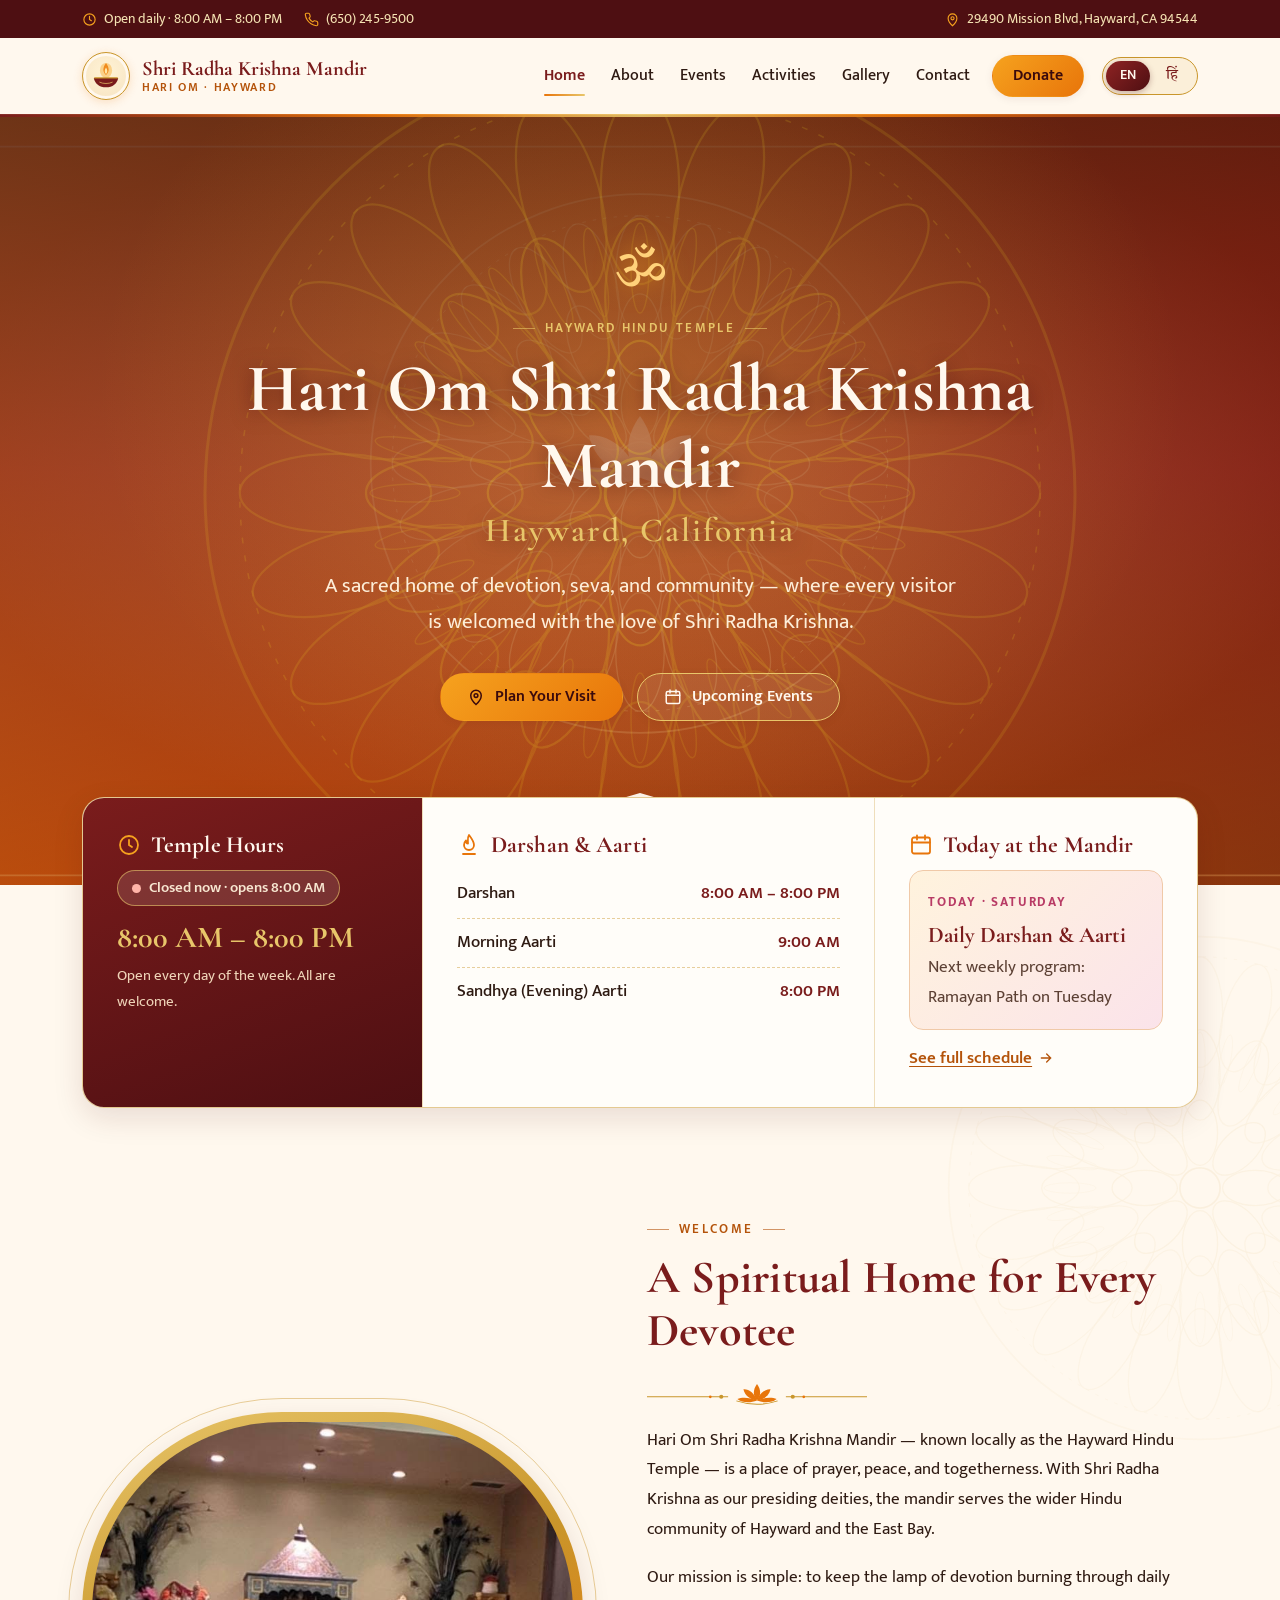
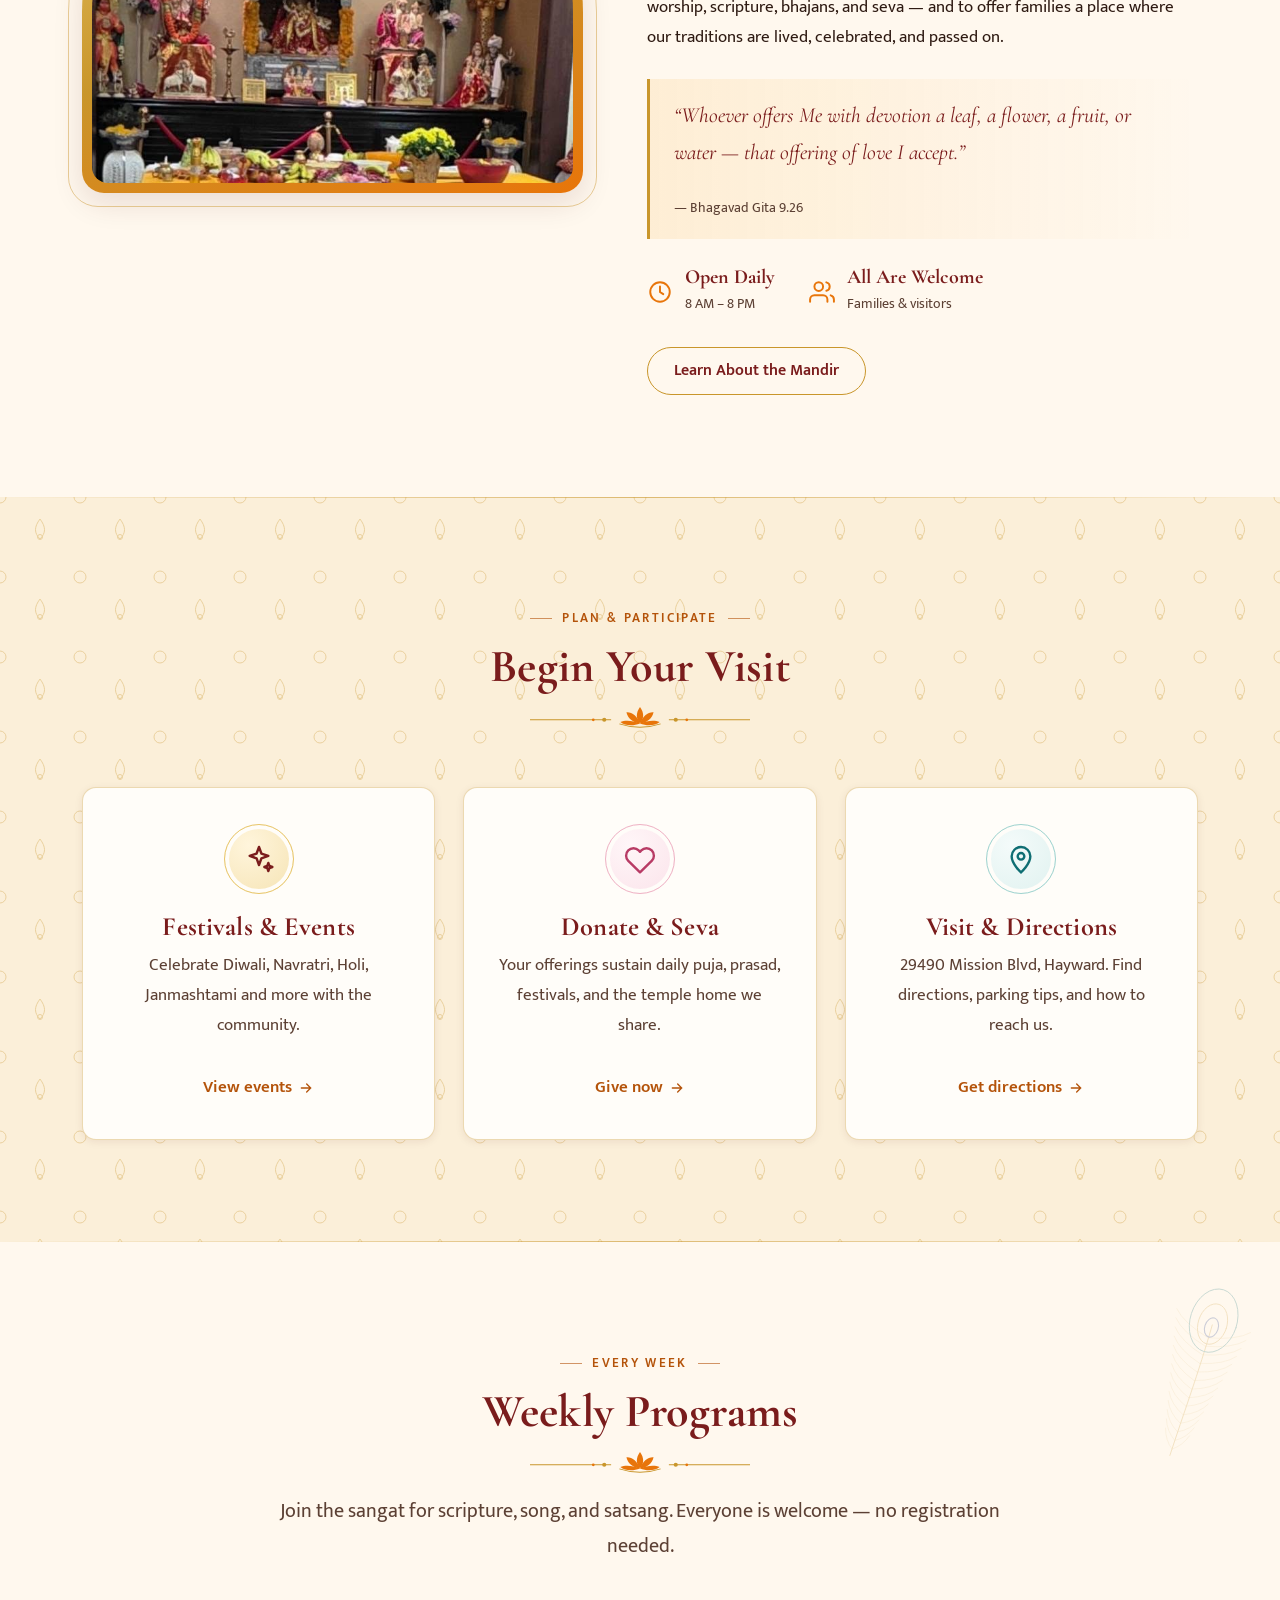
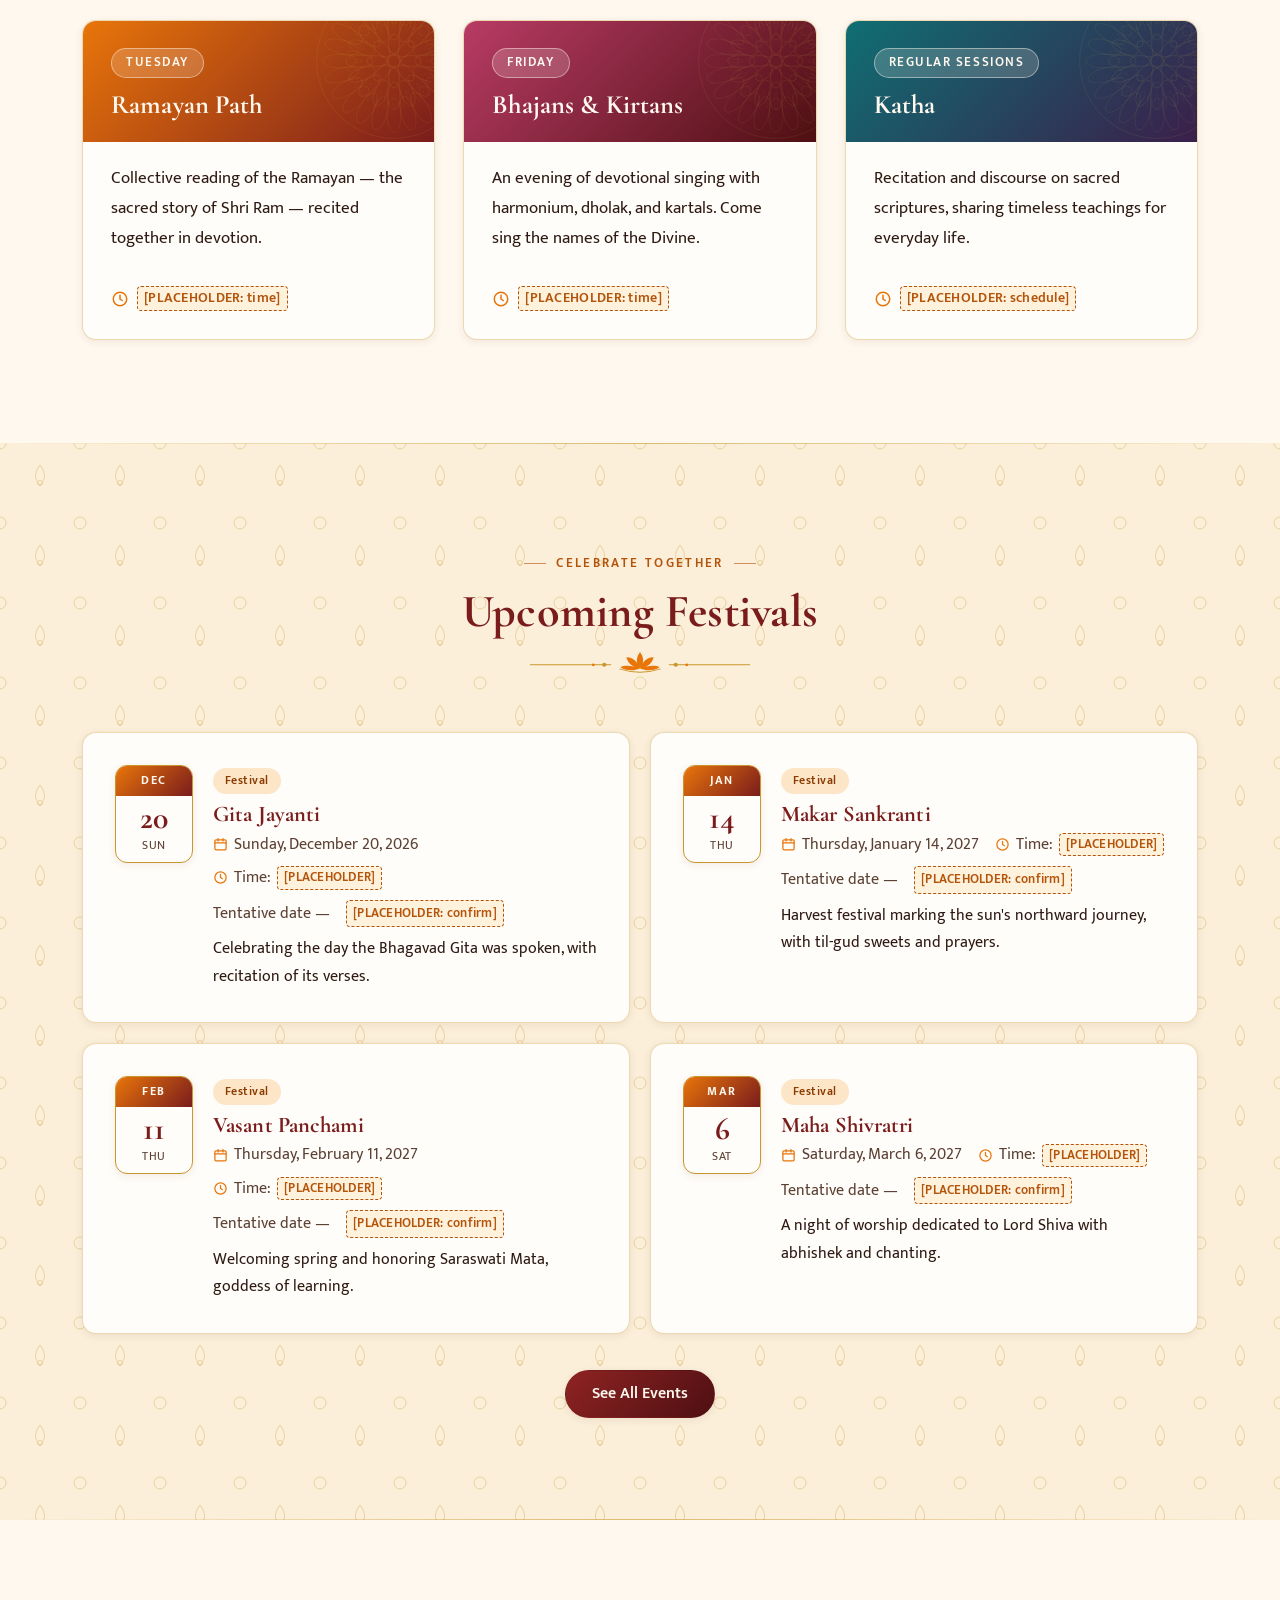
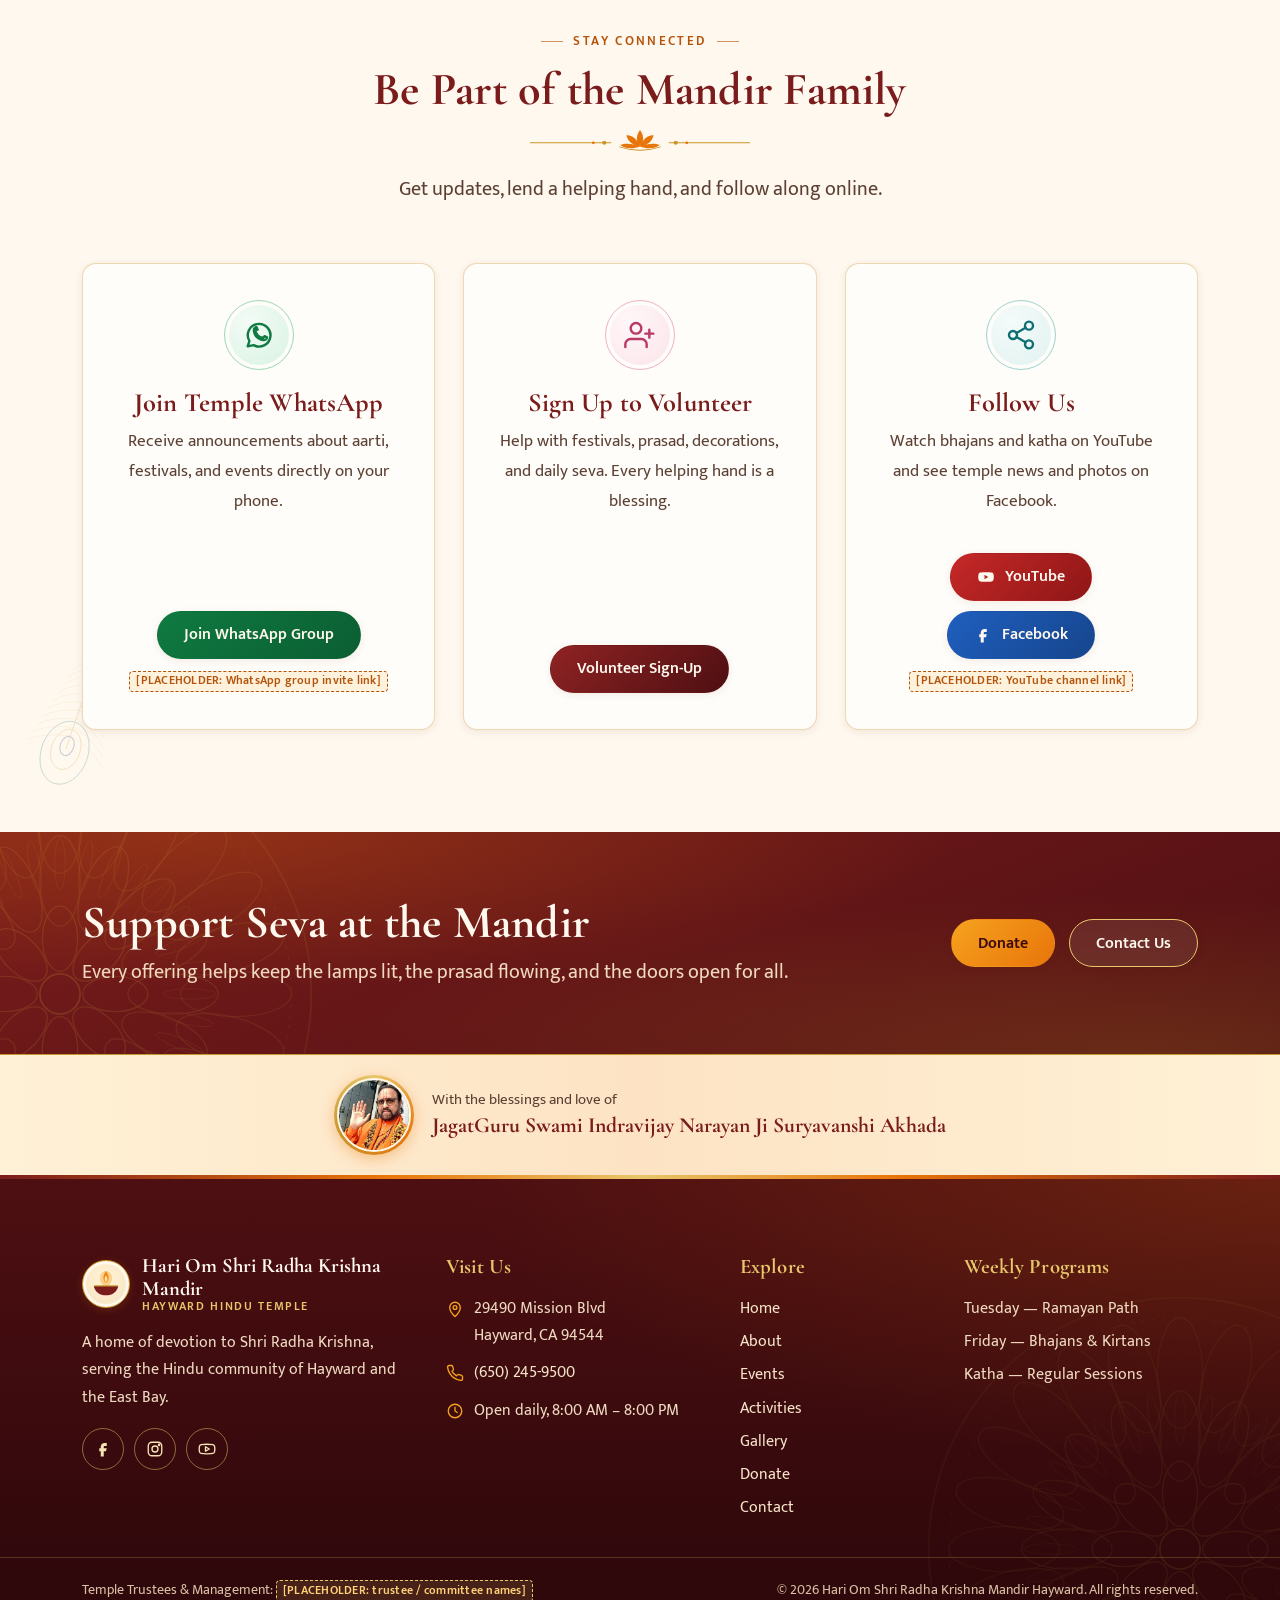
==== commit 38c0a319: "Move the welcome section to the top of the Home page "A Spiritual Home for Every Devotee" now comes " ====
--- a/index.html
+++ b/index.html
@@ -124,82 +124,6 @@
       </div>
     </section>
 
-    <!-- ============ QUICK LINKS ============ -->
-    <section class="section">
-      <div class="container">
-        <div class="section-head" data-reveal>
-          <p class="eyebrow" data-i18n="home.quick.eyebrow">Plan &amp; Participate</p>
-          <h2 data-i18n="home.quick.title">Begin Your Visit</h2>
-          <span class="divider" aria-hidden="true"></span>
-        </div>
-        <div class="grid grid-3">
-          <a class="card quick-card" href="events.html" data-reveal style="--reveal-delay:.05s">
-            <span class="icon-badge"><svg viewBox="0 0 24 24" fill="none" stroke="currentColor" stroke-width="1.8" stroke-linecap="round" stroke-linejoin="round" aria-hidden="true"><path d="M12 3l1.8 4.9L19 9.7l-5.2 1.8L12 16.5l-1.8-5L5 9.7l5.2-1.8z"/><path d="M19 15l.8 2.2L22 18l-2.2.8L19 21l-.8-2.2L16 18l2.2-.8z"/></svg></span>
-            <h3 data-i18n="home.quick.events">Festivals &amp; Events</h3>
-            <p class="muted" data-i18n="home.quick.eventsText">Celebrate Diwali, Navratri, Holi, Janmashtami and more with the community.</p>
-            <span class="card-link"><span data-i18n="common.viewEvents">View events</span><svg viewBox="0 0 24 24" fill="none" stroke="currentColor" stroke-width="2" stroke-linecap="round" aria-hidden="true"><path d="M5 12h14M13 6l6 6-6 6"/></svg></span>
-          </a>
-          <a class="card quick-card" href="donate.html" data-reveal style="--reveal-delay:.15s">
-            <span class="icon-badge icon-badge--lotus"><svg viewBox="0 0 24 24" fill="none" stroke="currentColor" stroke-width="1.8" stroke-linecap="round" stroke-linejoin="round" aria-hidden="true"><path d="M20.8 5.6a5.5 5.5 0 0 0-7.8 0L12 6.6l-1-1a5.5 5.5 0 0 0-7.8 7.8l1 1L12 22l7.8-7.6 1-1a5.5 5.5 0 0 0 0-7.8z"/></svg></span>
-            <h3 data-i18n="home.quick.donate">Donate &amp; Seva</h3>
-            <p class="muted" data-i18n="home.quick.donateText">Your offerings sustain daily puja, prasad, festivals, and the temple home we share.</p>
-            <span class="card-link"><span data-i18n="common.giveNow">Give now</span><svg viewBox="0 0 24 24" fill="none" stroke="currentColor" stroke-width="2" stroke-linecap="round" aria-hidden="true"><path d="M5 12h14M13 6l6 6-6 6"/></svg></span>
-          </a>
-          <a class="card quick-card" href="contact.html#visit" data-reveal style="--reveal-delay:.25s">
-            <span class="icon-badge icon-badge--teal"><svg viewBox="0 0 24 24" fill="none" stroke="currentColor" stroke-width="1.8" stroke-linecap="round" aria-hidden="true"><path d="M12 22s7-6.2 7-12a7 7 0 0 0-14 0c0 5.8 7 12 7 12z"/><circle cx="12" cy="10" r="2.5"/></svg></span>
-            <h3 data-i18n="home.quick.visit">Visit &amp; Directions</h3>
-            <p class="muted" data-i18n="home.quick.visitText">29490 Mission Blvd, Hayward. Find directions, parking tips, and how to reach us.</p>
-            <span class="card-link"><span data-i18n="common.getDirections">Get directions</span><svg viewBox="0 0 24 24" fill="none" stroke="currentColor" stroke-width="2" stroke-linecap="round" aria-hidden="true"><path d="M5 12h14M13 6l6 6-6 6"/></svg></span>
-          </a>
-        </div>
-      </div>
-    </section>
-
-    <!-- ============ WEEKLY PROGRAMS STRIP ============ -->
-    <section class="section section--tint">
-      <img class="ornament-feather ornament-feather--r" src="assets/images/peacock-feather.svg" alt="" aria-hidden="true">
-      <div class="container">
-        <div class="section-head" data-reveal>
-          <p class="eyebrow" data-i18n="programs.eyebrow">Every Week</p>
-          <h2 data-i18n="programs.title">Weekly Programs</h2>
-          <span class="divider" aria-hidden="true"></span>
-          <p class="lead" data-i18n="programs.lead">Join the sangat for scripture, song, and satsang. Everyone is welcome — no registration needed.</p>
-        </div>
-        <div class="grid grid-3 program-strip">
-          <article class="card card--hover program-card" data-reveal style="--reveal-delay:.05s">
-            <div class="program-card-top">
-              <span class="program-day" data-i18n="day.tuesday">Tuesday</span>
-              <h3 data-i18n="programs.ramayan">Ramayan Path</h3>
-            </div>
-            <div class="program-card-body">
-              <p data-i18n="programs.ramayanText">Collective reading of the Ramayan — the sacred story of Shri Ram — recited together in devotion.</p>
-              <span class="program-time"><svg viewBox="0 0 24 24" fill="none" stroke="currentColor" stroke-width="2" stroke-linecap="round" aria-hidden="true"><circle cx="12" cy="12" r="9"/><path d="M12 7v5l3 2"/></svg><span class="placeholder">[PLACEHOLDER: time]</span></span>
-            </div>
-          </article>
-          <article class="card card--hover program-card" data-reveal style="--reveal-delay:.15s">
-            <div class="program-card-top">
-              <span class="program-day" data-i18n="day.friday">Friday</span>
-              <h3 data-i18n="programs.bhajans">Bhajans &amp; Kirtans</h3>
-            </div>
-            <div class="program-card-body">
-              <p data-i18n="programs.bhajansText">An evening of devotional singing with harmonium, dholak, and kartals. Come sing the names of the Divine.</p>
-              <span class="program-time"><svg viewBox="0 0 24 24" fill="none" stroke="currentColor" stroke-width="2" stroke-linecap="round" aria-hidden="true"><circle cx="12" cy="12" r="9"/><path d="M12 7v5l3 2"/></svg><span class="placeholder">[PLACEHOLDER: time]</span></span>
-            </div>
-          </article>
-          <article class="card card--hover program-card" data-reveal style="--reveal-delay:.25s">
-            <div class="program-card-top">
-              <span class="program-day" data-i18n="programs.regular">Regular Sessions</span>
-              <h3 data-i18n="programs.katha">Katha</h3>
-            </div>
-            <div class="program-card-body">
-              <p data-i18n="programs.kathaText">Recitation and discourse on sacred scriptures, sharing timeless teachings for everyday life.</p>
-              <span class="program-time"><svg viewBox="0 0 24 24" fill="none" stroke="currentColor" stroke-width="2" stroke-linecap="round" aria-hidden="true"><circle cx="12" cy="12" r="9"/><path d="M12 7v5l3 2"/></svg><span class="placeholder">[PLACEHOLDER: schedule]</span></span>
-            </div>
-          </article>
-        </div>
-      </div>
-    </section>
-
     <!-- ============ WELCOME ============ -->
     <section class="section">
       <img class="ornament-mandala ornament-mandala--tr" src="assets/images/mandala.svg" alt="" aria-hidden="true">
@@ -222,6 +146,82 @@
             <div class="stat"><svg viewBox="0 0 24 24" fill="none" stroke="currentColor" stroke-width="1.8" stroke-linecap="round" stroke-linejoin="round" aria-hidden="true"><path d="M17 21v-2a4 4 0 0 0-4-4H5a4 4 0 0 0-4 4v2"/><circle cx="9" cy="7" r="4"/><path d="M23 21v-2a4 4 0 0 0-3-3.9M16 3.1a4 4 0 0 1 0 7.8"/></svg><div><strong data-i18n="home.stat2">All Are Welcome</strong><span data-i18n="home.stat2sub">Families &amp; visitors</span></div></div>
           </div>
           <p style="margin-top:28px"><a class="btn btn--outline" href="about.html" data-i18n="home.welcome.cta">Learn About the Mandir</a></p>
+        </div>
+      </div>
+    </section>
+
+    <!-- ============ QUICK LINKS ============ -->
+    <section class="section section--tint">
+      <div class="container">
+        <div class="section-head" data-reveal>
+          <p class="eyebrow" data-i18n="home.quick.eyebrow">Plan &amp; Participate</p>
+          <h2 data-i18n="home.quick.title">Begin Your Visit</h2>
+          <span class="divider" aria-hidden="true"></span>
+        </div>
+        <div class="grid grid-3">
+          <a class="card quick-card" href="events.html" data-reveal style="--reveal-delay:.05s">
+            <span class="icon-badge"><svg viewBox="0 0 24 24" fill="none" stroke="currentColor" stroke-width="1.8" stroke-linecap="round" stroke-linejoin="round" aria-hidden="true"><path d="M12 3l1.8 4.9L19 9.7l-5.2 1.8L12 16.5l-1.8-5L5 9.7l5.2-1.8z"/><path d="M19 15l.8 2.2L22 18l-2.2.8L19 21l-.8-2.2L16 18l2.2-.8z"/></svg></span>
+            <h3 data-i18n="home.quick.events">Festivals &amp; Events</h3>
+            <p class="muted" data-i18n="home.quick.eventsText">Celebrate Diwali, Navratri, Holi, Janmashtami and more with the community.</p>
+            <span class="card-link"><span data-i18n="common.viewEvents">View events</span><svg viewBox="0 0 24 24" fill="none" stroke="currentColor" stroke-width="2" stroke-linecap="round" aria-hidden="true"><path d="M5 12h14M13 6l6 6-6 6"/></svg></span>
+          </a>
+          <a class="card quick-card" href="donate.html" data-reveal style="--reveal-delay:.15s">
+            <span class="icon-badge icon-badge--lotus"><svg viewBox="0 0 24 24" fill="none" stroke="currentColor" stroke-width="1.8" stroke-linecap="round" stroke-linejoin="round" aria-hidden="true"><path d="M20.8 5.6a5.5 5.5 0 0 0-7.8 0L12 6.6l-1-1a5.5 5.5 0 0 0-7.8 7.8l1 1L12 22l7.8-7.6 1-1a5.5 5.5 0 0 0 0-7.8z"/></svg></span>
+            <h3 data-i18n="home.quick.donate">Donate &amp; Seva</h3>
+            <p class="muted" data-i18n="home.quick.donateText">Your offerings sustain daily puja, prasad, festivals, and the temple home we share.</p>
+            <span class="card-link"><span data-i18n="common.giveNow">Give now</span><svg viewBox="0 0 24 24" fill="none" stroke="currentColor" stroke-width="2" stroke-linecap="round" aria-hidden="true"><path d="M5 12h14M13 6l6 6-6 6"/></svg></span>
+          </a>
+          <a class="card quick-card" href="contact.html#visit" data-reveal style="--reveal-delay:.25s">
+            <span class="icon-badge icon-badge--teal"><svg viewBox="0 0 24 24" fill="none" stroke="currentColor" stroke-width="1.8" stroke-linecap="round" aria-hidden="true"><path d="M12 22s7-6.2 7-12a7 7 0 0 0-14 0c0 5.8 7 12 7 12z"/><circle cx="12" cy="10" r="2.5"/></svg></span>
+            <h3 data-i18n="home.quick.visit">Visit &amp; Directions</h3>
+            <p class="muted" data-i18n="home.quick.visitText">29490 Mission Blvd, Hayward. Find directions, parking tips, and how to reach us.</p>
+            <span class="card-link"><span data-i18n="common.getDirections">Get directions</span><svg viewBox="0 0 24 24" fill="none" stroke="currentColor" stroke-width="2" stroke-linecap="round" aria-hidden="true"><path d="M5 12h14M13 6l6 6-6 6"/></svg></span>
+          </a>
+        </div>
+      </div>
+    </section>
+
+    <!-- ============ WEEKLY PROGRAMS STRIP ============ -->
+    <section class="section">
+      <img class="ornament-feather ornament-feather--r" src="assets/images/peacock-feather.svg" alt="" aria-hidden="true">
+      <div class="container">
+        <div class="section-head" data-reveal>
+          <p class="eyebrow" data-i18n="programs.eyebrow">Every Week</p>
+          <h2 data-i18n="programs.title">Weekly Programs</h2>
+          <span class="divider" aria-hidden="true"></span>
+          <p class="lead" data-i18n="programs.lead">Join the sangat for scripture, song, and satsang. Everyone is welcome — no registration needed.</p>
+        </div>
+        <div class="grid grid-3 program-strip">
+          <article class="card card--hover program-card" data-reveal style="--reveal-delay:.05s">
+            <div class="program-card-top">
+              <span class="program-day" data-i18n="day.tuesday">Tuesday</span>
+              <h3 data-i18n="programs.ramayan">Ramayan Path</h3>
+            </div>
+            <div class="program-card-body">
+              <p data-i18n="programs.ramayanText">Collective reading of the Ramayan — the sacred story of Shri Ram — recited together in devotion.</p>
+              <span class="program-time"><svg viewBox="0 0 24 24" fill="none" stroke="currentColor" stroke-width="2" stroke-linecap="round" aria-hidden="true"><circle cx="12" cy="12" r="9"/><path d="M12 7v5l3 2"/></svg><span class="placeholder">[PLACEHOLDER: time]</span></span>
+            </div>
+          </article>
+          <article class="card card--hover program-card" data-reveal style="--reveal-delay:.15s">
+            <div class="program-card-top">
+              <span class="program-day" data-i18n="day.friday">Friday</span>
+              <h3 data-i18n="programs.bhajans">Bhajans &amp; Kirtans</h3>
+            </div>
+            <div class="program-card-body">
+              <p data-i18n="programs.bhajansText">An evening of devotional singing with harmonium, dholak, and kartals. Come sing the names of the Divine.</p>
+              <span class="program-time"><svg viewBox="0 0 24 24" fill="none" stroke="currentColor" stroke-width="2" stroke-linecap="round" aria-hidden="true"><circle cx="12" cy="12" r="9"/><path d="M12 7v5l3 2"/></svg><span class="placeholder">[PLACEHOLDER: time]</span></span>
+            </div>
+          </article>
+          <article class="card card--hover program-card" data-reveal style="--reveal-delay:.25s">
+            <div class="program-card-top">
+              <span class="program-day" data-i18n="programs.regular">Regular Sessions</span>
+              <h3 data-i18n="programs.katha">Katha</h3>
+            </div>
+            <div class="program-card-body">
+              <p data-i18n="programs.kathaText">Recitation and discourse on sacred scriptures, sharing timeless teachings for everyday life.</p>
+              <span class="program-time"><svg viewBox="0 0 24 24" fill="none" stroke="currentColor" stroke-width="2" stroke-linecap="round" aria-hidden="true"><circle cx="12" cy="12" r="9"/><path d="M12 7v5l3 2"/></svg><span class="placeholder">[PLACEHOLDER: schedule]</span></span>
+            </div>
+          </article>
         </div>
       </div>
     </section>
--- a/css/styles.css
+++ b/css/styles.css
@@ -974,6 +974,9 @@
 
 /* Values */
 .value-card { text-align: left; }
+
+/* Main deity photo (About page) — keep the face and crown in frame */
+.deity-feature .framed img { object-position: 50% 28%; }
 
 /* Spiritual guide (About page) */
 .guru-portrait img { object-position: 70% 30%; }
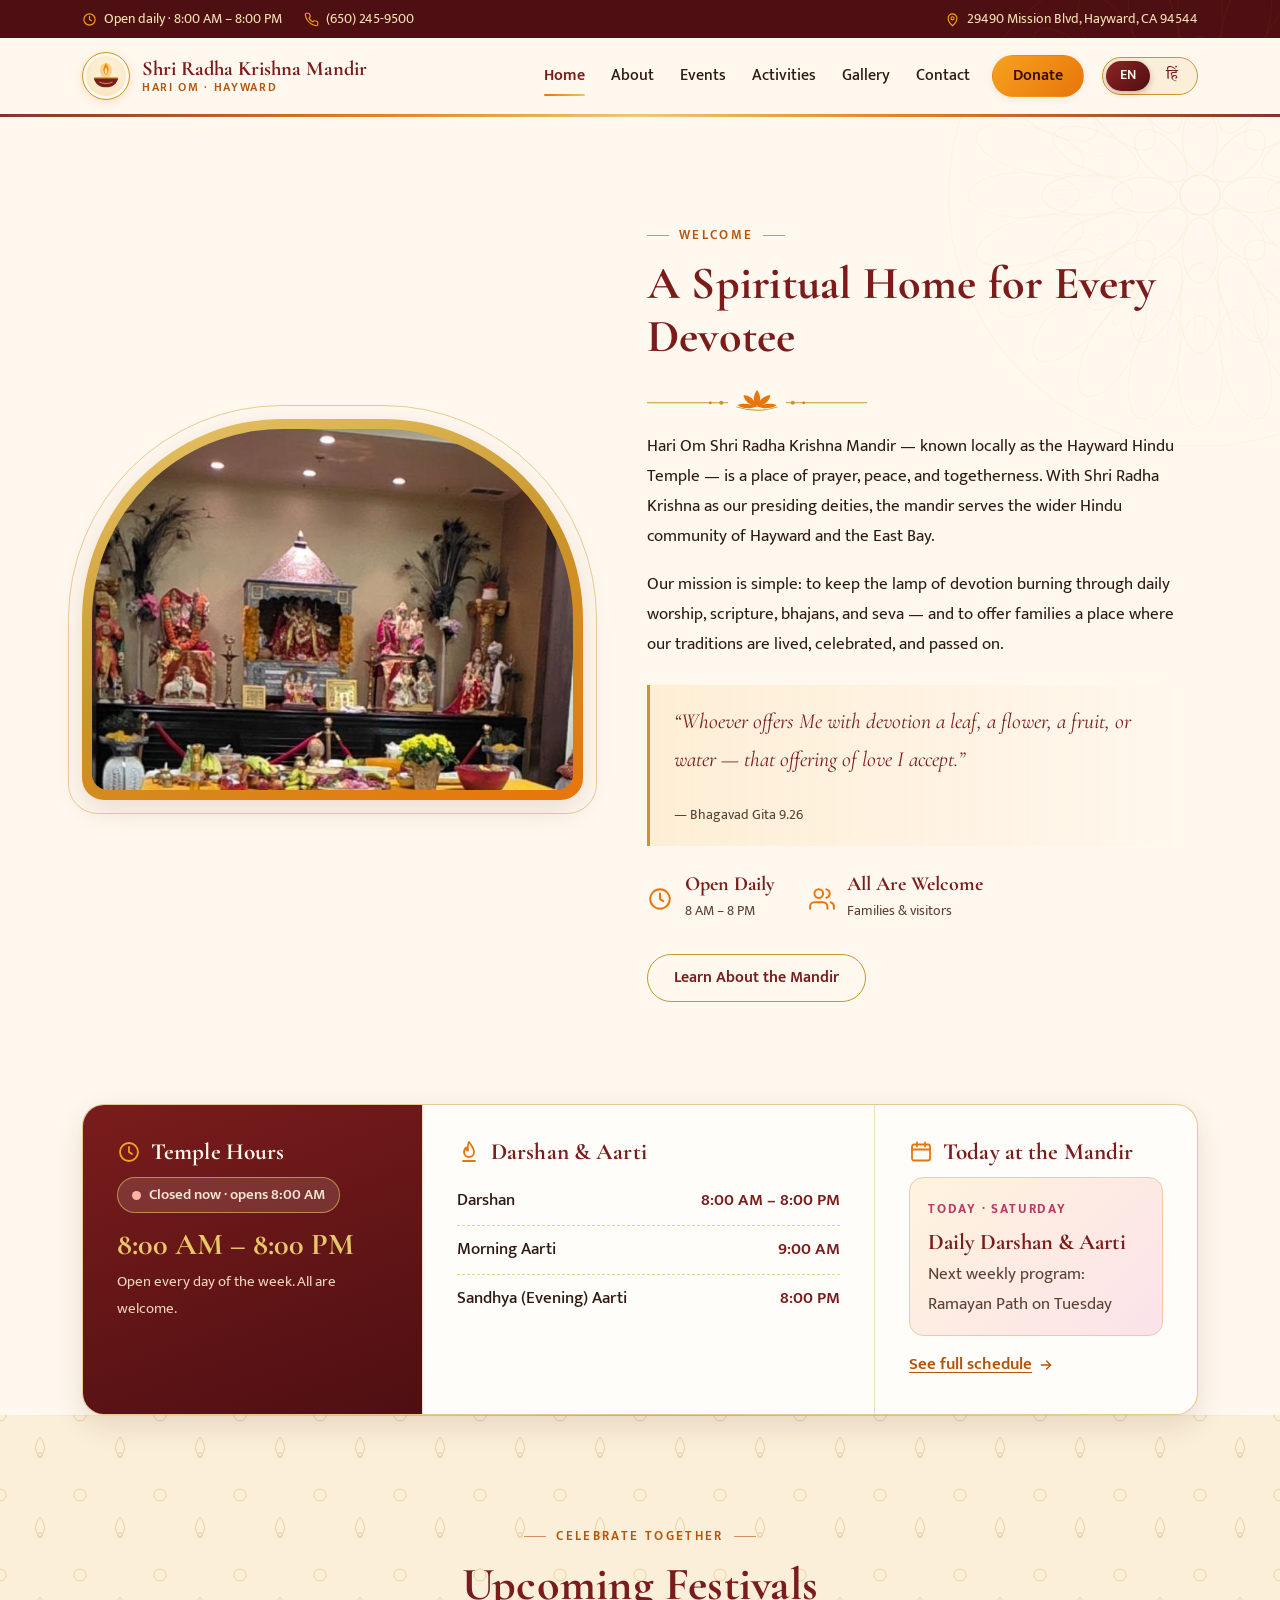
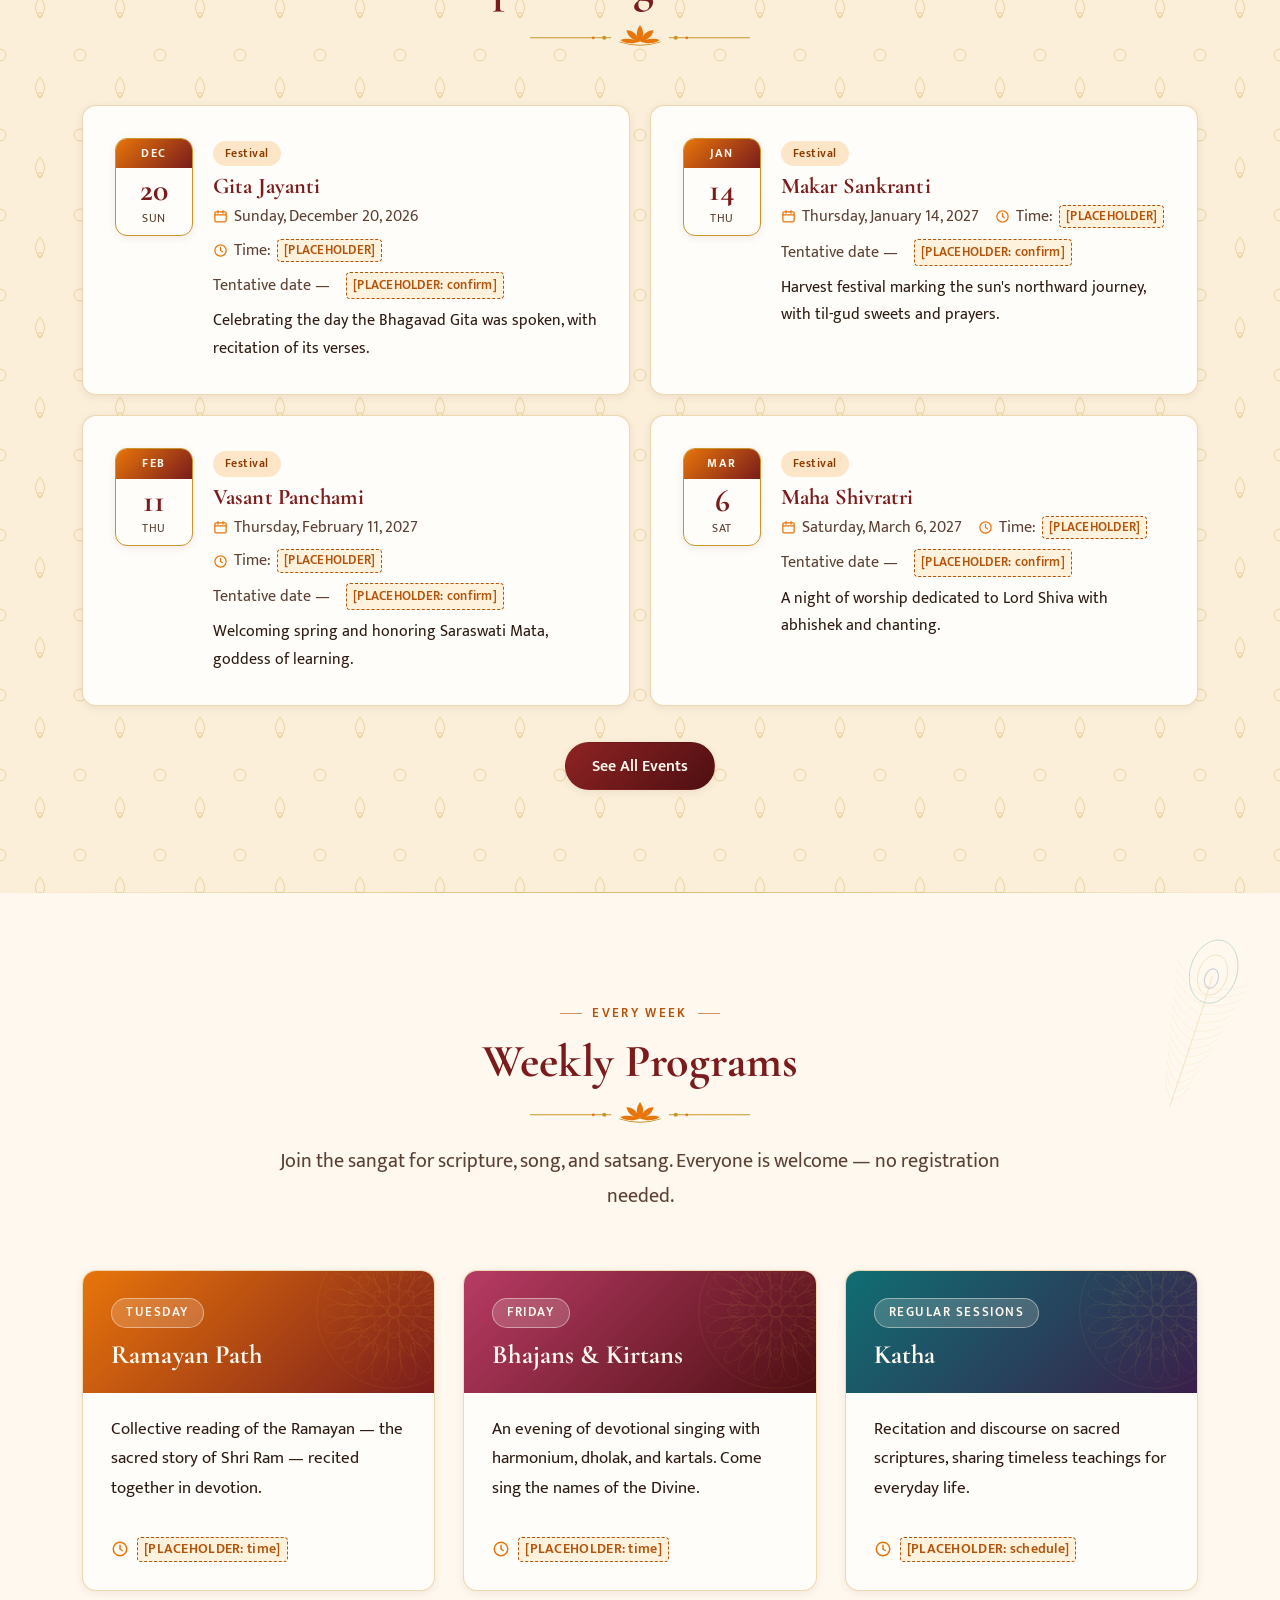
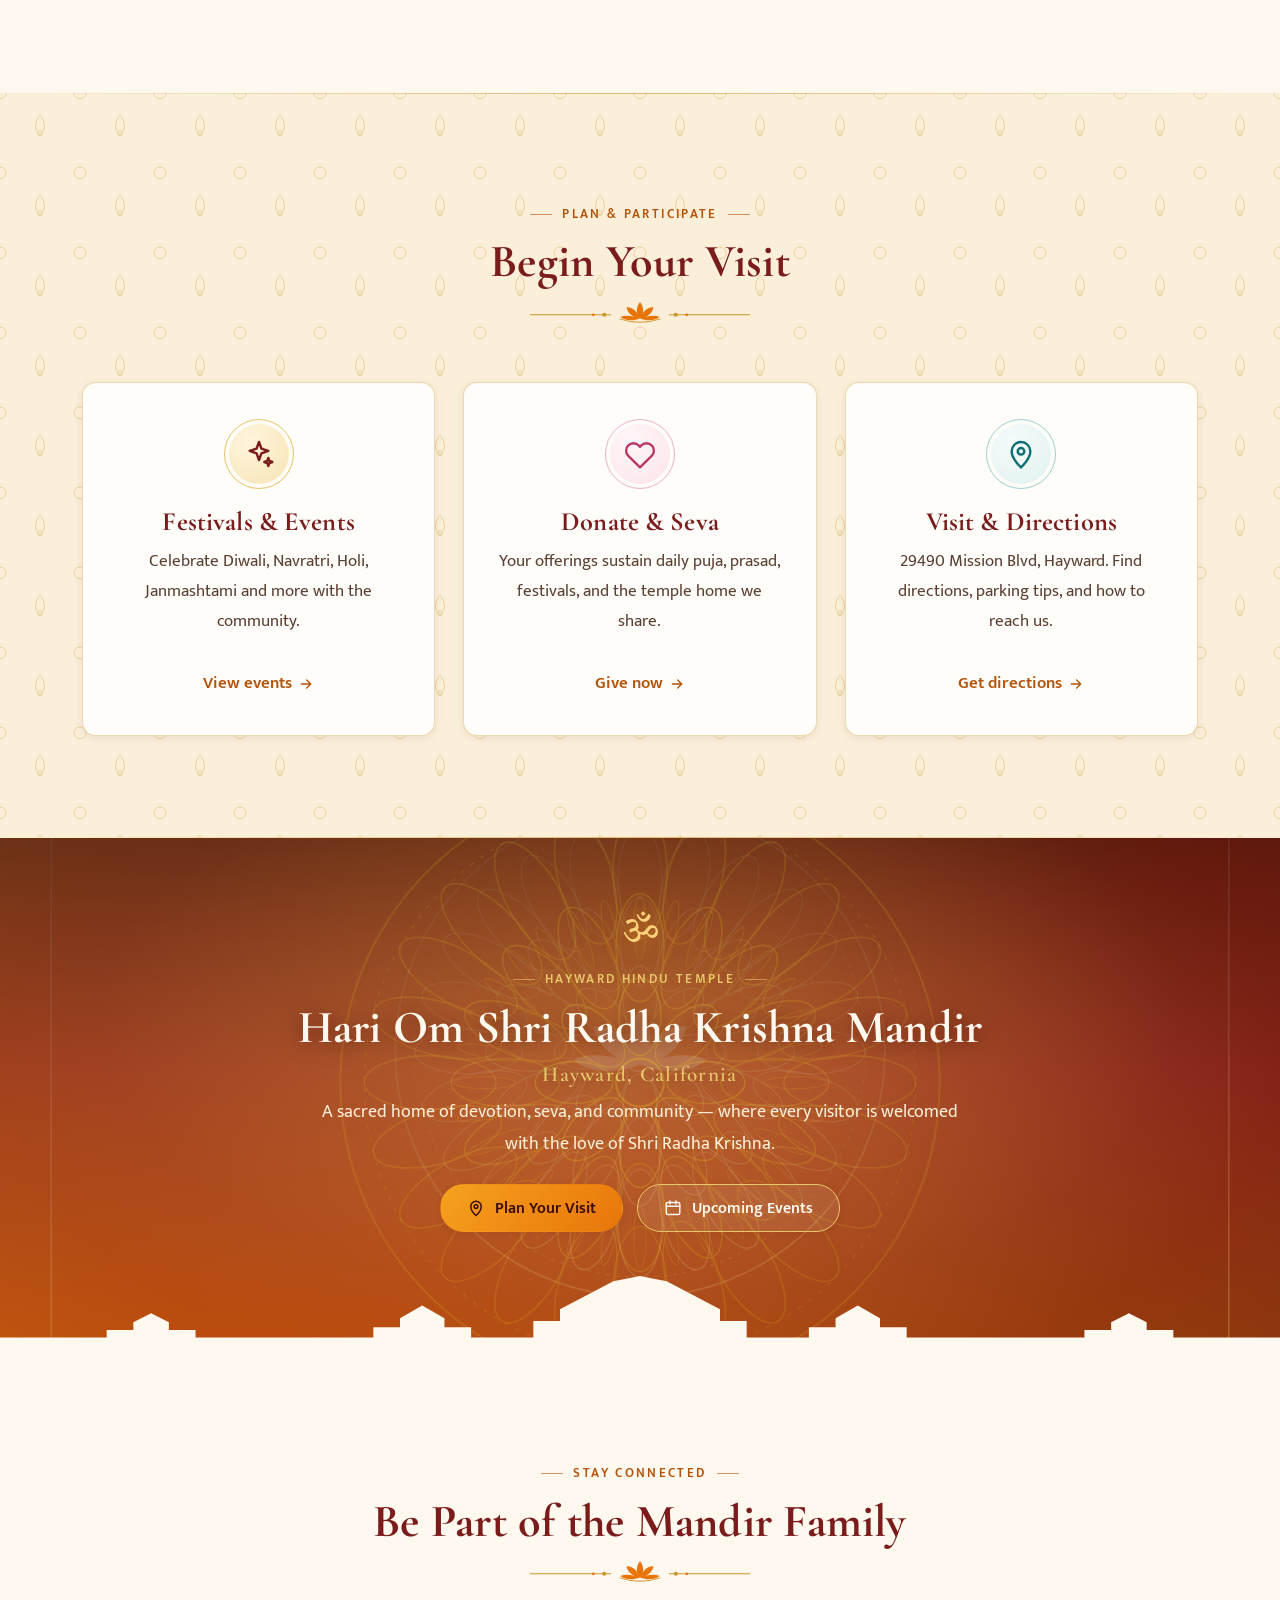
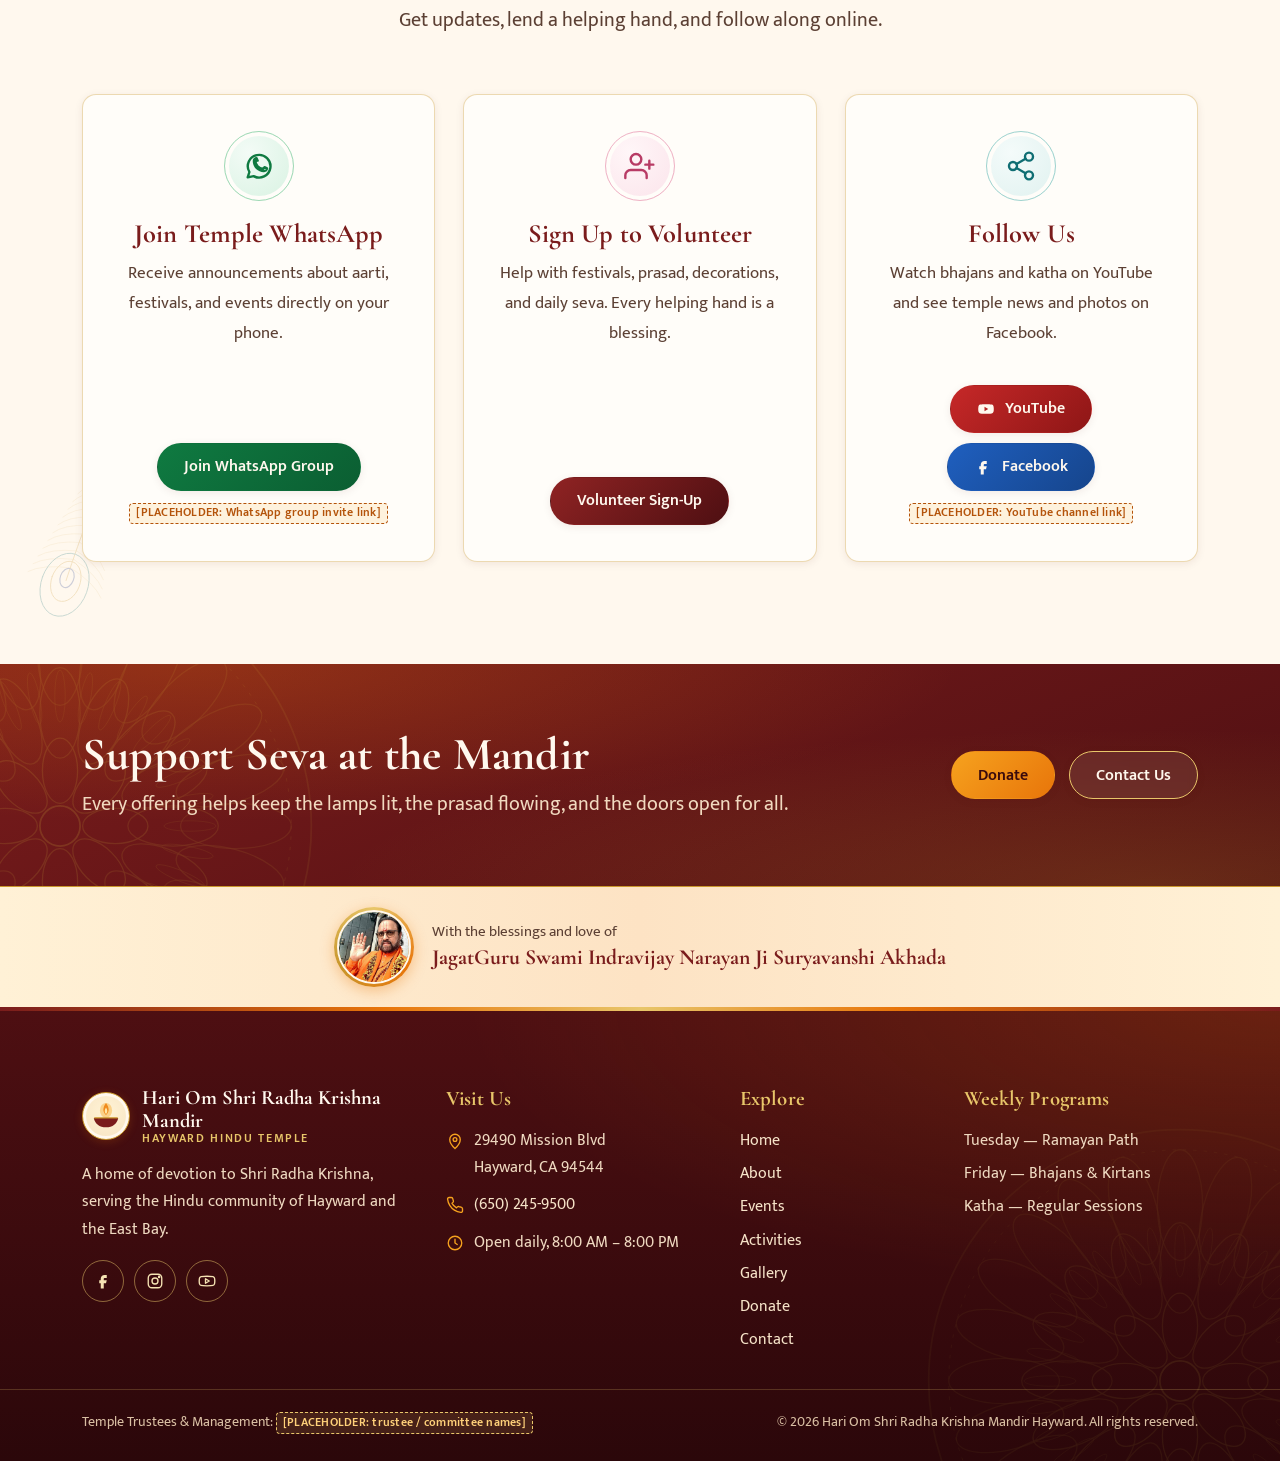
==== commit 78d5a448: "Reorder the Home page and shrink the hero banner New order: welcome, timings panel, upcoming festiva" ====
--- a/index.html
+++ b/index.html
@@ -68,29 +68,30 @@
   </header>
 
   <main id="main">
-    <!-- ============ HERO ============ -->
-    <section class="hero" aria-labelledby="hero-title">
-      <!-- [REPLACE WITH TEMPLE PHOTO] Swap assets/images/hero.svg for a wide (1600×900+) photo of the temple. -->
-      <img class="hero-bg" src="assets/images/hero.svg" width="1600" height="900" alt="[REPLACE WITH TEMPLE PHOTO] Hero banner of Hari Om Shri Radha Krishna Mandir" fetchpriority="high">
-      <div class="hero-overlay" aria-hidden="true"></div>
-      <img class="hero-mandala" src="assets/images/mandala.svg" alt="" aria-hidden="true">
-      <div class="container hero-content">
-        <span class="om" aria-hidden="true">ॐ</span>
-        <p class="eyebrow" data-i18n="home.hero.eyebrow">Hayward Hindu Temple</p>
-        <h1 id="hero-title"><span data-i18n="home.hero.title">Hari Om Shri Radha Krishna Mandir</span><span class="accent" data-i18n="home.hero.place">Hayward, California</span></h1>
-        <p class="hero-tagline" data-i18n="home.hero.tagline">A sacred home of devotion, seva, and community — where every visitor is welcomed with the love of Shri Radha Krishna.</p>
-        <div class="hero-actions">
-          <a class="btn btn--saffron" href="contact.html">
-            <svg viewBox="0 0 24 24" fill="none" stroke="currentColor" stroke-width="2" stroke-linecap="round" aria-hidden="true"><path d="M12 22s7-6.2 7-12a7 7 0 0 0-14 0c0 5.8 7 12 7 12z"/><circle cx="12" cy="10" r="2.5"/></svg>
-            <span data-i18n="home.hero.cta1">Plan Your Visit</span>
-          </a>
-          <a class="btn btn--light" href="events.html">
-            <svg viewBox="0 0 24 24" fill="none" stroke="currentColor" stroke-width="2" stroke-linecap="round" aria-hidden="true"><rect x="3" y="4.5" width="18" height="16" rx="2"/><path d="M3 9.5h18M8 2.5v4M16 2.5v4"/></svg>
-            <span data-i18n="home.hero.cta2">Upcoming Events</span>
-          </a>
-        </div>
-      </div>
-      <img class="hero-silhouette" src="assets/images/temple-silhouette.svg" alt="" aria-hidden="true">
+    <!-- ============ WELCOME ============ -->
+    <section class="section">
+      <img class="ornament-mandala ornament-mandala--tr" src="assets/images/mandala.svg" alt="" aria-hidden="true">
+      <div class="container split">
+        <div class="framed framed--wide" data-reveal="left">
+          <img src="assets/images/temple-altar.jpg" width="708" height="544" loading="lazy" decoding="async" alt="The decorated altar of Hari Om Shri Radha Krishna Mandir with murtis, peacock feathers, and offerings of fruit and flowers">
+        </div>
+        <div data-reveal="right">
+          <p class="eyebrow" data-i18n="home.welcome.eyebrow">Welcome</p>
+          <h2 data-i18n="home.welcome.title">A Spiritual Home for Every Devotee</h2>
+          <span class="divider" style="margin-left:0" aria-hidden="true"></span>
+          <p data-i18n="home.welcome.p1">Hari Om Shri Radha Krishna Mandir — known locally as the Hayward Hindu Temple — is a place of prayer, peace, and togetherness. With Shri Radha Krishna as our presiding deities, the mandir serves the wider Hindu community of Hayward and the East Bay.</p>
+          <p data-i18n="home.welcome.p2">Our mission is simple: to keep the lamp of devotion burning through daily worship, scripture, bhajans, and seva — and to offer families a place where our traditions are lived, celebrated, and passed on.</p>
+          <blockquote class="welcome-quote">
+            <p data-i18n="home.welcome.quote">“Whoever offers Me with devotion a leaf, a flower, a fruit, or water — that offering of love I accept.”</p>
+            <cite data-i18n="home.welcome.cite">— Bhagavad Gita 9.26</cite>
+          </blockquote>
+          <div class="stat-row">
+            <div class="stat"><svg viewBox="0 0 24 24" fill="none" stroke="currentColor" stroke-width="1.8" stroke-linecap="round" aria-hidden="true"><circle cx="12" cy="12" r="9"/><path d="M12 7v5l3 2"/></svg><div><strong data-i18n="home.stat1">Open Daily</strong><span>8 AM – 8 PM</span></div></div>
+            <div class="stat"><svg viewBox="0 0 24 24" fill="none" stroke="currentColor" stroke-width="1.8" stroke-linecap="round" stroke-linejoin="round" aria-hidden="true"><path d="M17 21v-2a4 4 0 0 0-4-4H5a4 4 0 0 0-4 4v2"/><circle cx="9" cy="7" r="4"/><path d="M23 21v-2a4 4 0 0 0-3-3.9M16 3.1a4 4 0 0 1 0 7.8"/></svg><div><strong data-i18n="home.stat2">All Are Welcome</strong><span data-i18n="home.stat2sub">Families &amp; visitors</span></div></div>
+          </div>
+          <p style="margin-top:28px"><a class="btn btn--outline" href="about.html" data-i18n="home.welcome.cta">Learn About the Mandir</a></p>
+        </div>
+      </div>
     </section>
 
     <!-- ============ AT A GLANCE ============ -->
@@ -124,28 +125,62 @@
       </div>
     </section>
 
-    <!-- ============ WELCOME ============ -->
+    <!-- ============ UPCOMING EVENTS PREVIEW (rendered from EVENTS data in js/script.js) ============ -->
+    <section class="section section--tint">
+      <div class="container">
+        <div class="section-head" data-reveal>
+          <p class="eyebrow" data-i18n="home.upcoming.eyebrow">Celebrate Together</p>
+          <h2 data-i18n="home.upcoming.title">Upcoming Festivals</h2>
+          <span class="divider" aria-hidden="true"></span>
+        </div>
+        <div class="event-grid" id="home-events" data-limit="4">
+          <noscript><p class="events-empty">Please enable JavaScript to see upcoming events, or call (650) 245-9500.</p></noscript>
+        </div>
+        <p class="text-center" style="margin-top:36px"><a class="btn" href="events.html" data-i18n="home.upcoming.cta">See All Events</a></p>
+      </div>
+    </section>
+
+    <!-- ============ WEEKLY PROGRAMS STRIP ============ -->
     <section class="section">
-      <img class="ornament-mandala ornament-mandala--tr" src="assets/images/mandala.svg" alt="" aria-hidden="true">
-      <div class="container split">
-        <div class="framed framed--wide" data-reveal="left">
-          <img src="assets/images/temple-altar.jpg" width="708" height="544" loading="lazy" decoding="async" alt="The decorated altar of Hari Om Shri Radha Krishna Mandir with murtis, peacock feathers, and offerings of fruit and flowers">
-        </div>
-        <div data-reveal="right">
-          <p class="eyebrow" data-i18n="home.welcome.eyebrow">Welcome</p>
-          <h2 data-i18n="home.welcome.title">A Spiritual Home for Every Devotee</h2>
-          <span class="divider" style="margin-left:0" aria-hidden="true"></span>
-          <p data-i18n="home.welcome.p1">Hari Om Shri Radha Krishna Mandir — known locally as the Hayward Hindu Temple — is a place of prayer, peace, and togetherness. With Shri Radha Krishna as our presiding deities, the mandir serves the wider Hindu community of Hayward and the East Bay.</p>
-          <p data-i18n="home.welcome.p2">Our mission is simple: to keep the lamp of devotion burning through daily worship, scripture, bhajans, and seva — and to offer families a place where our traditions are lived, celebrated, and passed on.</p>
-          <blockquote class="welcome-quote">
-            <p data-i18n="home.welcome.quote">“Whoever offers Me with devotion a leaf, a flower, a fruit, or water — that offering of love I accept.”</p>
-            <cite data-i18n="home.welcome.cite">— Bhagavad Gita 9.26</cite>
-          </blockquote>
-          <div class="stat-row">
-            <div class="stat"><svg viewBox="0 0 24 24" fill="none" stroke="currentColor" stroke-width="1.8" stroke-linecap="round" aria-hidden="true"><circle cx="12" cy="12" r="9"/><path d="M12 7v5l3 2"/></svg><div><strong data-i18n="home.stat1">Open Daily</strong><span>8 AM – 8 PM</span></div></div>
-            <div class="stat"><svg viewBox="0 0 24 24" fill="none" stroke="currentColor" stroke-width="1.8" stroke-linecap="round" stroke-linejoin="round" aria-hidden="true"><path d="M17 21v-2a4 4 0 0 0-4-4H5a4 4 0 0 0-4 4v2"/><circle cx="9" cy="7" r="4"/><path d="M23 21v-2a4 4 0 0 0-3-3.9M16 3.1a4 4 0 0 1 0 7.8"/></svg><div><strong data-i18n="home.stat2">All Are Welcome</strong><span data-i18n="home.stat2sub">Families &amp; visitors</span></div></div>
-          </div>
-          <p style="margin-top:28px"><a class="btn btn--outline" href="about.html" data-i18n="home.welcome.cta">Learn About the Mandir</a></p>
+      <img class="ornament-feather ornament-feather--r" src="assets/images/peacock-feather.svg" alt="" aria-hidden="true">
+      <div class="container">
+        <div class="section-head" data-reveal>
+          <p class="eyebrow" data-i18n="programs.eyebrow">Every Week</p>
+          <h2 data-i18n="programs.title">Weekly Programs</h2>
+          <span class="divider" aria-hidden="true"></span>
+          <p class="lead" data-i18n="programs.lead">Join the sangat for scripture, song, and satsang. Everyone is welcome — no registration needed.</p>
+        </div>
+        <div class="grid grid-3 program-strip">
+          <article class="card card--hover program-card" data-reveal style="--reveal-delay:.05s">
+            <div class="program-card-top">
+              <span class="program-day" data-i18n="day.tuesday">Tuesday</span>
+              <h3 data-i18n="programs.ramayan">Ramayan Path</h3>
+            </div>
+            <div class="program-card-body">
+              <p data-i18n="programs.ramayanText">Collective reading of the Ramayan — the sacred story of Shri Ram — recited together in devotion.</p>
+              <span class="program-time"><svg viewBox="0 0 24 24" fill="none" stroke="currentColor" stroke-width="2" stroke-linecap="round" aria-hidden="true"><circle cx="12" cy="12" r="9"/><path d="M12 7v5l3 2"/></svg><span class="placeholder">[PLACEHOLDER: time]</span></span>
+            </div>
+          </article>
+          <article class="card card--hover program-card" data-reveal style="--reveal-delay:.15s">
+            <div class="program-card-top">
+              <span class="program-day" data-i18n="day.friday">Friday</span>
+              <h3 data-i18n="programs.bhajans">Bhajans &amp; Kirtans</h3>
+            </div>
+            <div class="program-card-body">
+              <p data-i18n="programs.bhajansText">An evening of devotional singing with harmonium, dholak, and kartals. Come sing the names of the Divine.</p>
+              <span class="program-time"><svg viewBox="0 0 24 24" fill="none" stroke="currentColor" stroke-width="2" stroke-linecap="round" aria-hidden="true"><circle cx="12" cy="12" r="9"/><path d="M12 7v5l3 2"/></svg><span class="placeholder">[PLACEHOLDER: time]</span></span>
+            </div>
+          </article>
+          <article class="card card--hover program-card" data-reveal style="--reveal-delay:.25s">
+            <div class="program-card-top">
+              <span class="program-day" data-i18n="programs.regular">Regular Sessions</span>
+              <h3 data-i18n="programs.katha">Katha</h3>
+            </div>
+            <div class="program-card-body">
+              <p data-i18n="programs.kathaText">Recitation and discourse on sacred scriptures, sharing timeless teachings for everyday life.</p>
+              <span class="program-time"><svg viewBox="0 0 24 24" fill="none" stroke="currentColor" stroke-width="2" stroke-linecap="round" aria-hidden="true"><circle cx="12" cy="12" r="9"/><path d="M12 7v5l3 2"/></svg><span class="placeholder">[PLACEHOLDER: schedule]</span></span>
+            </div>
+          </article>
         </div>
       </div>
     </section>
@@ -181,64 +216,29 @@
       </div>
     </section>
 
-    <!-- ============ WEEKLY PROGRAMS STRIP ============ -->
-    <section class="section">
-      <img class="ornament-feather ornament-feather--r" src="assets/images/peacock-feather.svg" alt="" aria-hidden="true">
-      <div class="container">
-        <div class="section-head" data-reveal>
-          <p class="eyebrow" data-i18n="programs.eyebrow">Every Week</p>
-          <h2 data-i18n="programs.title">Weekly Programs</h2>
-          <span class="divider" aria-hidden="true"></span>
-          <p class="lead" data-i18n="programs.lead">Join the sangat for scripture, song, and satsang. Everyone is welcome — no registration needed.</p>
-        </div>
-        <div class="grid grid-3 program-strip">
-          <article class="card card--hover program-card" data-reveal style="--reveal-delay:.05s">
-            <div class="program-card-top">
-              <span class="program-day" data-i18n="day.tuesday">Tuesday</span>
-              <h3 data-i18n="programs.ramayan">Ramayan Path</h3>
-            </div>
-            <div class="program-card-body">
-              <p data-i18n="programs.ramayanText">Collective reading of the Ramayan — the sacred story of Shri Ram — recited together in devotion.</p>
-              <span class="program-time"><svg viewBox="0 0 24 24" fill="none" stroke="currentColor" stroke-width="2" stroke-linecap="round" aria-hidden="true"><circle cx="12" cy="12" r="9"/><path d="M12 7v5l3 2"/></svg><span class="placeholder">[PLACEHOLDER: time]</span></span>
-            </div>
-          </article>
-          <article class="card card--hover program-card" data-reveal style="--reveal-delay:.15s">
-            <div class="program-card-top">
-              <span class="program-day" data-i18n="day.friday">Friday</span>
-              <h3 data-i18n="programs.bhajans">Bhajans &amp; Kirtans</h3>
-            </div>
-            <div class="program-card-body">
-              <p data-i18n="programs.bhajansText">An evening of devotional singing with harmonium, dholak, and kartals. Come sing the names of the Divine.</p>
-              <span class="program-time"><svg viewBox="0 0 24 24" fill="none" stroke="currentColor" stroke-width="2" stroke-linecap="round" aria-hidden="true"><circle cx="12" cy="12" r="9"/><path d="M12 7v5l3 2"/></svg><span class="placeholder">[PLACEHOLDER: time]</span></span>
-            </div>
-          </article>
-          <article class="card card--hover program-card" data-reveal style="--reveal-delay:.25s">
-            <div class="program-card-top">
-              <span class="program-day" data-i18n="programs.regular">Regular Sessions</span>
-              <h3 data-i18n="programs.katha">Katha</h3>
-            </div>
-            <div class="program-card-body">
-              <p data-i18n="programs.kathaText">Recitation and discourse on sacred scriptures, sharing timeless teachings for everyday life.</p>
-              <span class="program-time"><svg viewBox="0 0 24 24" fill="none" stroke="currentColor" stroke-width="2" stroke-linecap="round" aria-hidden="true"><circle cx="12" cy="12" r="9"/><path d="M12 7v5l3 2"/></svg><span class="placeholder">[PLACEHOLDER: schedule]</span></span>
-            </div>
-          </article>
-        </div>
-      </div>
-    </section>
-
-    <!-- ============ UPCOMING EVENTS PREVIEW (rendered from EVENTS data in js/script.js) ============ -->
-    <section class="section section--tint">
-      <div class="container">
-        <div class="section-head" data-reveal>
-          <p class="eyebrow" data-i18n="home.upcoming.eyebrow">Celebrate Together</p>
-          <h2 data-i18n="home.upcoming.title">Upcoming Festivals</h2>
-          <span class="divider" aria-hidden="true"></span>
-        </div>
-        <div class="event-grid" id="home-events" data-limit="4">
-          <noscript><p class="events-empty">Please enable JavaScript to see upcoming events, or call (650) 245-9500.</p></noscript>
-        </div>
-        <p class="text-center" style="margin-top:36px"><a class="btn" href="events.html" data-i18n="home.upcoming.cta">See All Events</a></p>
-      </div>
+    <!-- ============ HERO ============ -->
+    <section class="hero hero--compact" aria-labelledby="hero-title">
+      <!-- [REPLACE WITH TEMPLE PHOTO] Swap assets/images/hero.svg for a wide (1600×900+) photo of the temple. -->
+      <img class="hero-bg" src="assets/images/hero.svg" width="1600" height="900" alt="[REPLACE WITH TEMPLE PHOTO] Hero banner of Hari Om Shri Radha Krishna Mandir" fetchpriority="high">
+      <div class="hero-overlay" aria-hidden="true"></div>
+      <img class="hero-mandala" src="assets/images/mandala.svg" alt="" aria-hidden="true">
+      <div class="container hero-content">
+        <span class="om" aria-hidden="true">ॐ</span>
+        <p class="eyebrow" data-i18n="home.hero.eyebrow">Hayward Hindu Temple</p>
+        <h1 id="hero-title"><span data-i18n="home.hero.title">Hari Om Shri Radha Krishna Mandir</span><span class="accent" data-i18n="home.hero.place">Hayward, California</span></h1>
+        <p class="hero-tagline" data-i18n="home.hero.tagline">A sacred home of devotion, seva, and community — where every visitor is welcomed with the love of Shri Radha Krishna.</p>
+        <div class="hero-actions">
+          <a class="btn btn--saffron" href="contact.html">
+            <svg viewBox="0 0 24 24" fill="none" stroke="currentColor" stroke-width="2" stroke-linecap="round" aria-hidden="true"><path d="M12 22s7-6.2 7-12a7 7 0 0 0-14 0c0 5.8 7 12 7 12z"/><circle cx="12" cy="10" r="2.5"/></svg>
+            <span data-i18n="home.hero.cta1">Plan Your Visit</span>
+          </a>
+          <a class="btn btn--light" href="events.html">
+            <svg viewBox="0 0 24 24" fill="none" stroke="currentColor" stroke-width="2" stroke-linecap="round" aria-hidden="true"><rect x="3" y="4.5" width="18" height="16" rx="2"/><path d="M3 9.5h18M8 2.5v4M16 2.5v4"/></svg>
+            <span data-i18n="home.hero.cta2">Upcoming Events</span>
+          </a>
+        </div>
+      </div>
+      <img class="hero-silhouette" src="assets/images/temple-silhouette.svg" alt="" aria-hidden="true">
     </section>
 
     <!-- ============ STAY CONNECTED ============ -->
--- a/css/styles.css
+++ b/css/styles.css
@@ -637,6 +637,18 @@
 .breadcrumb a { color: var(--gold-pale); }
 .breadcrumb li + li::before { content: "›"; margin-right: 8px; opacity: 0.7; }
 
+/* Compact hero — used when the banner sits mid-page rather than at the top */
+.hero--compact {
+  min-height: clamp(300px, 46vh, 440px);
+  padding-block: clamp(48px, 7vw, 76px) clamp(72px, 10vw, 120px);
+}
+.hero--compact h1 { font-size: clamp(1.7rem, 3.6vw, 2.9rem); }
+.hero--compact h1 .accent { font-size: 0.46em; }
+.hero--compact .om { font-size: clamp(1.9rem, 3.4vw, 2.4rem); }
+.hero--compact .hero-tagline { font-size: clamp(1rem, 1.6vw, 1.12rem); margin-bottom: 24px; }
+.hero--compact .hero-mandala { width: min(620px, 115vw); }
+.hero--compact .hero-silhouette { height: clamp(40px, 6vw, 80px); }
+
 /* 8. Sections & ornaments ----------------------------------------------- */
 /* overflow-x: clip keeps corner ornaments from widening the page without breaking position: sticky */
 .section { position: relative; padding-block: var(--section-pad); overflow-x: clip; }
@@ -792,8 +804,9 @@
 .glance {
   position: relative;
   z-index: 2;
-  margin-top: clamp(-110px, -9vw, -70px);
-}
+}
+/* Overlap the hero only when the panel sits directly below it */
+.hero + .glance { margin-top: clamp(-110px, -9vw, -70px); }
 .glance-panel {
   display: grid;
   grid-template-columns: 1.05fr 1.4fr 1fr;
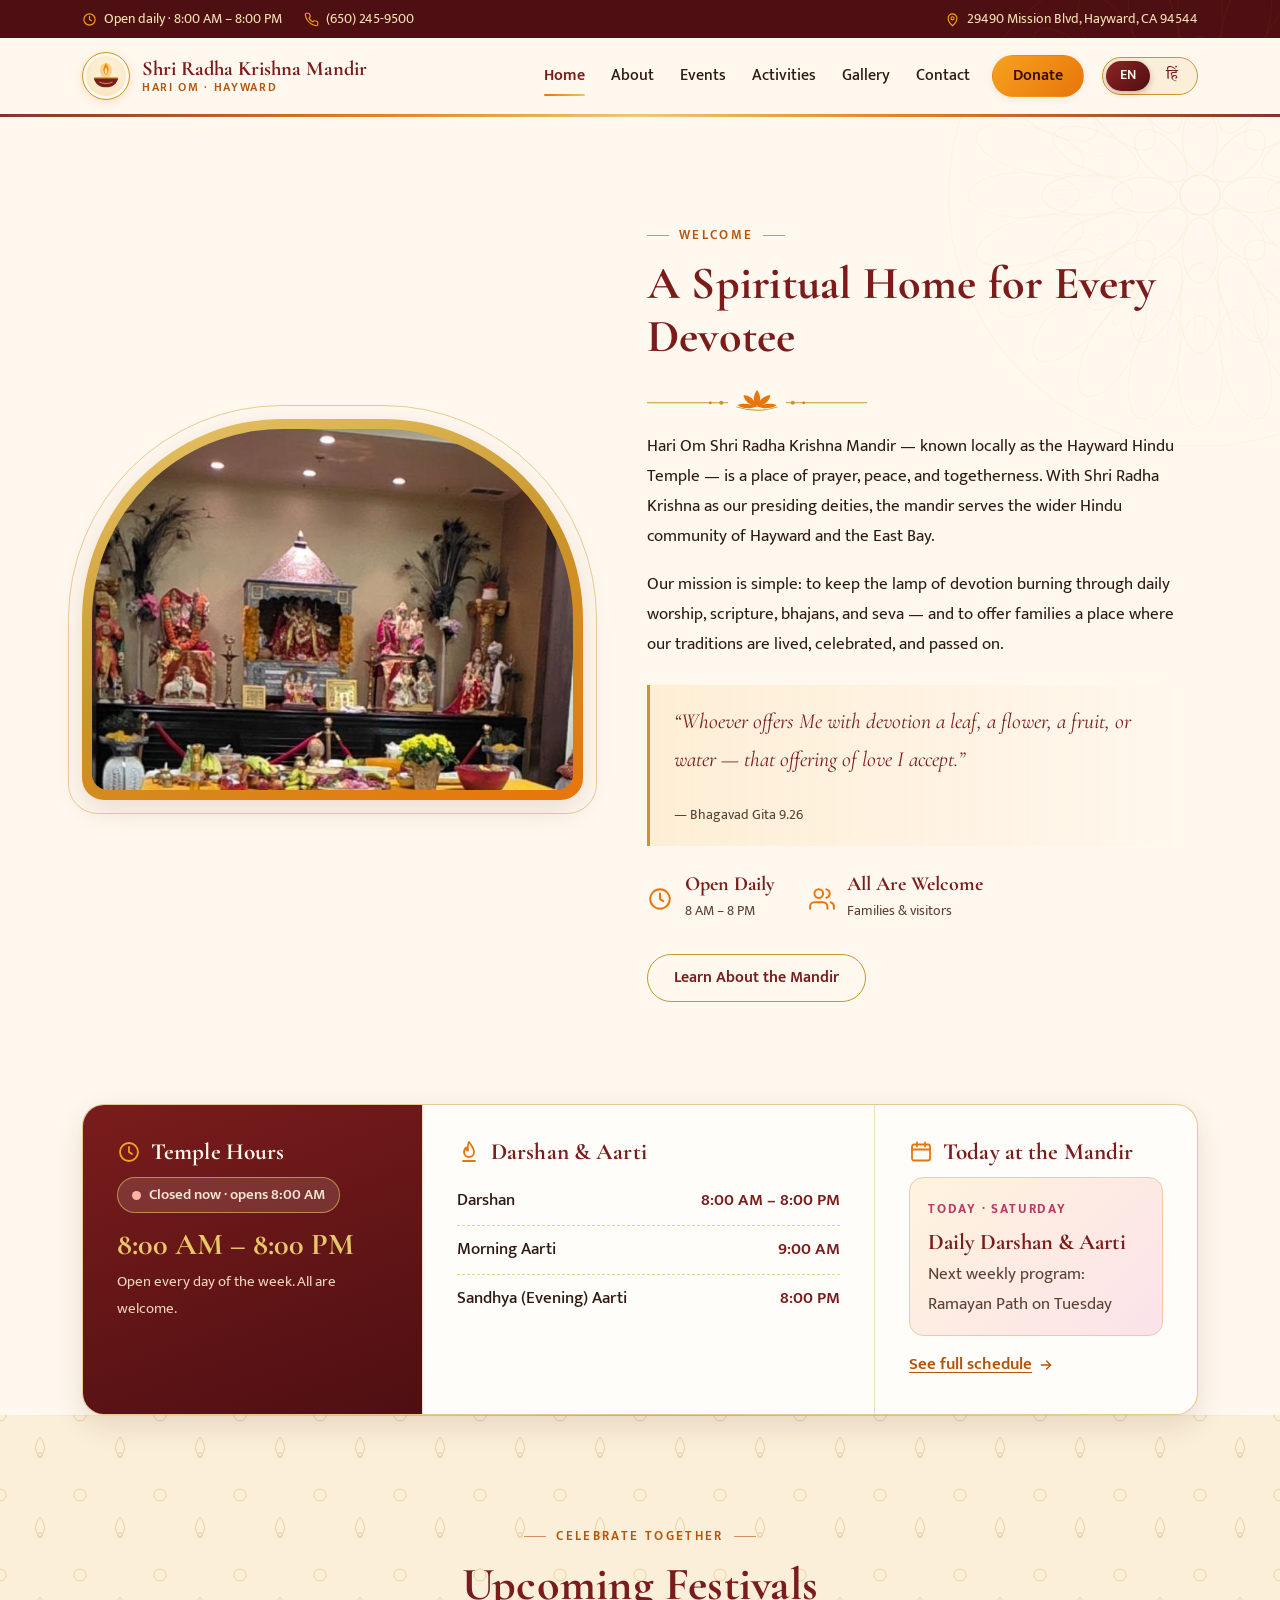
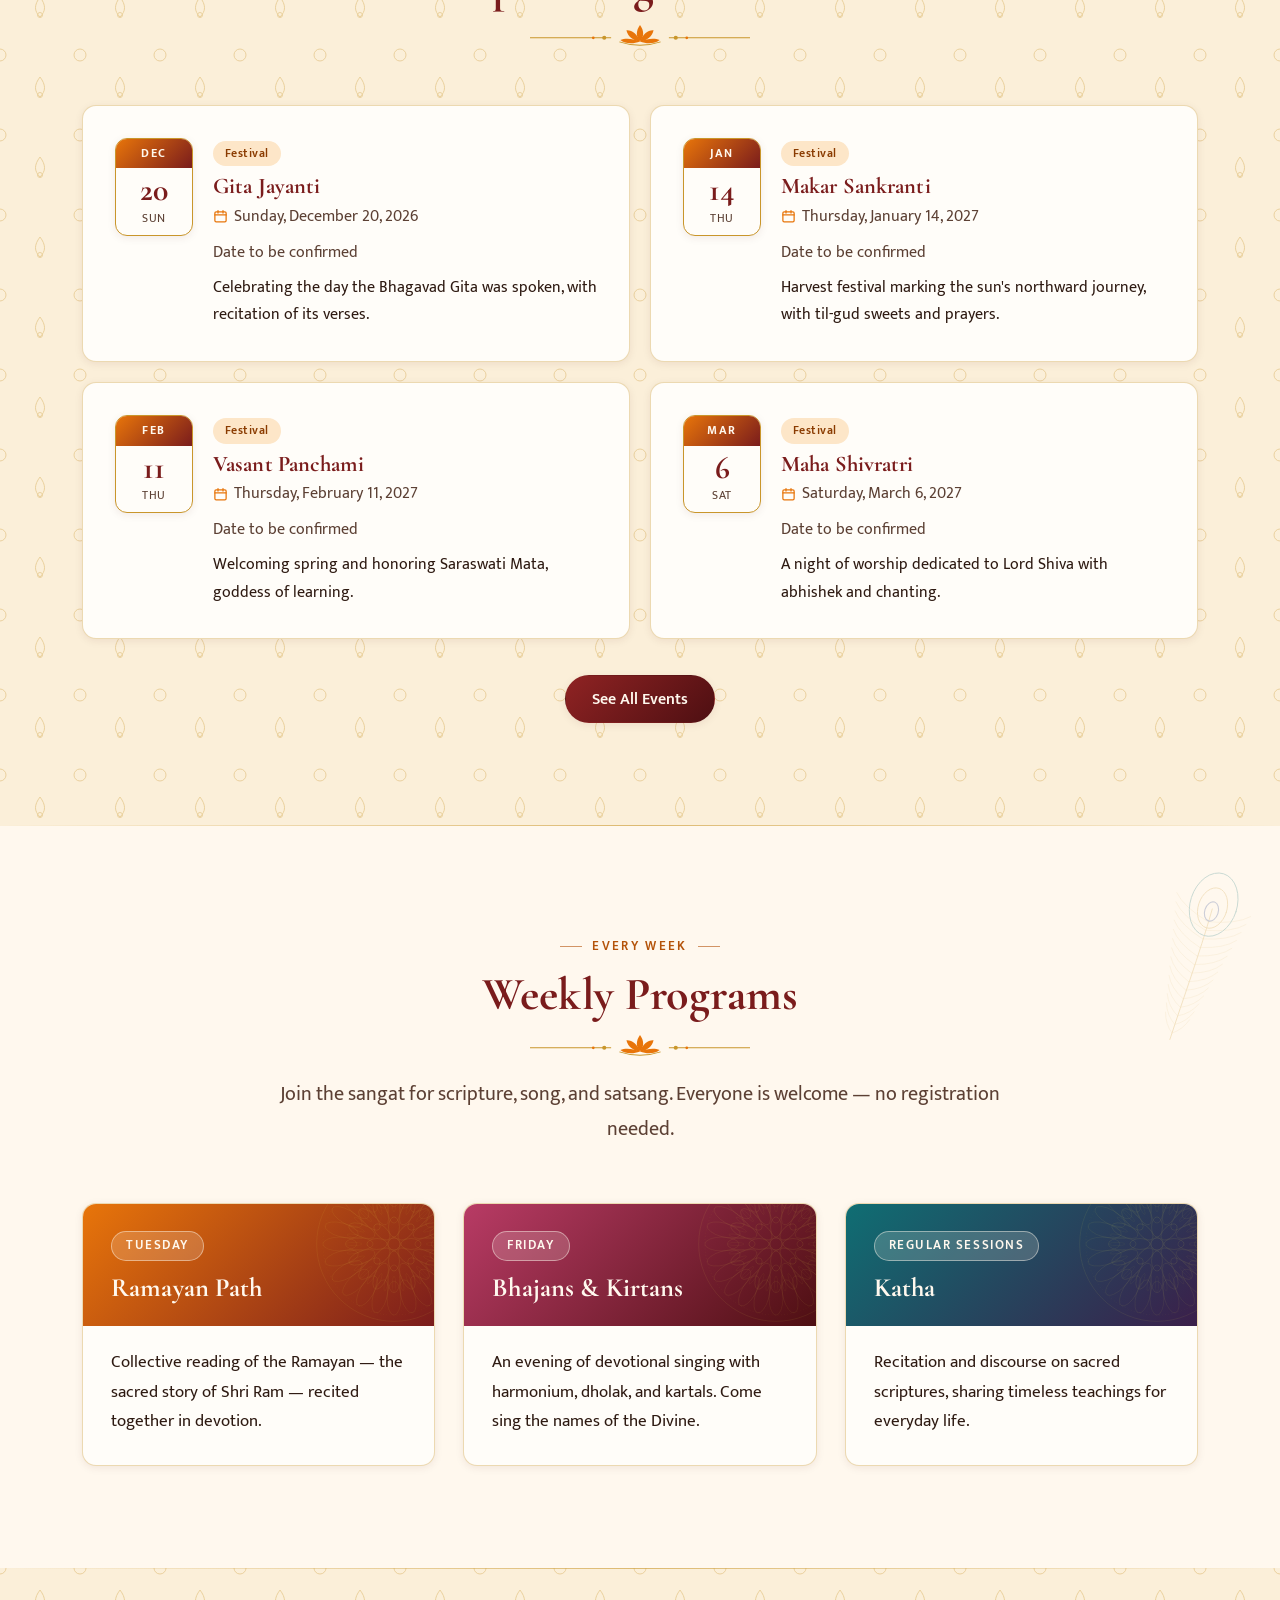
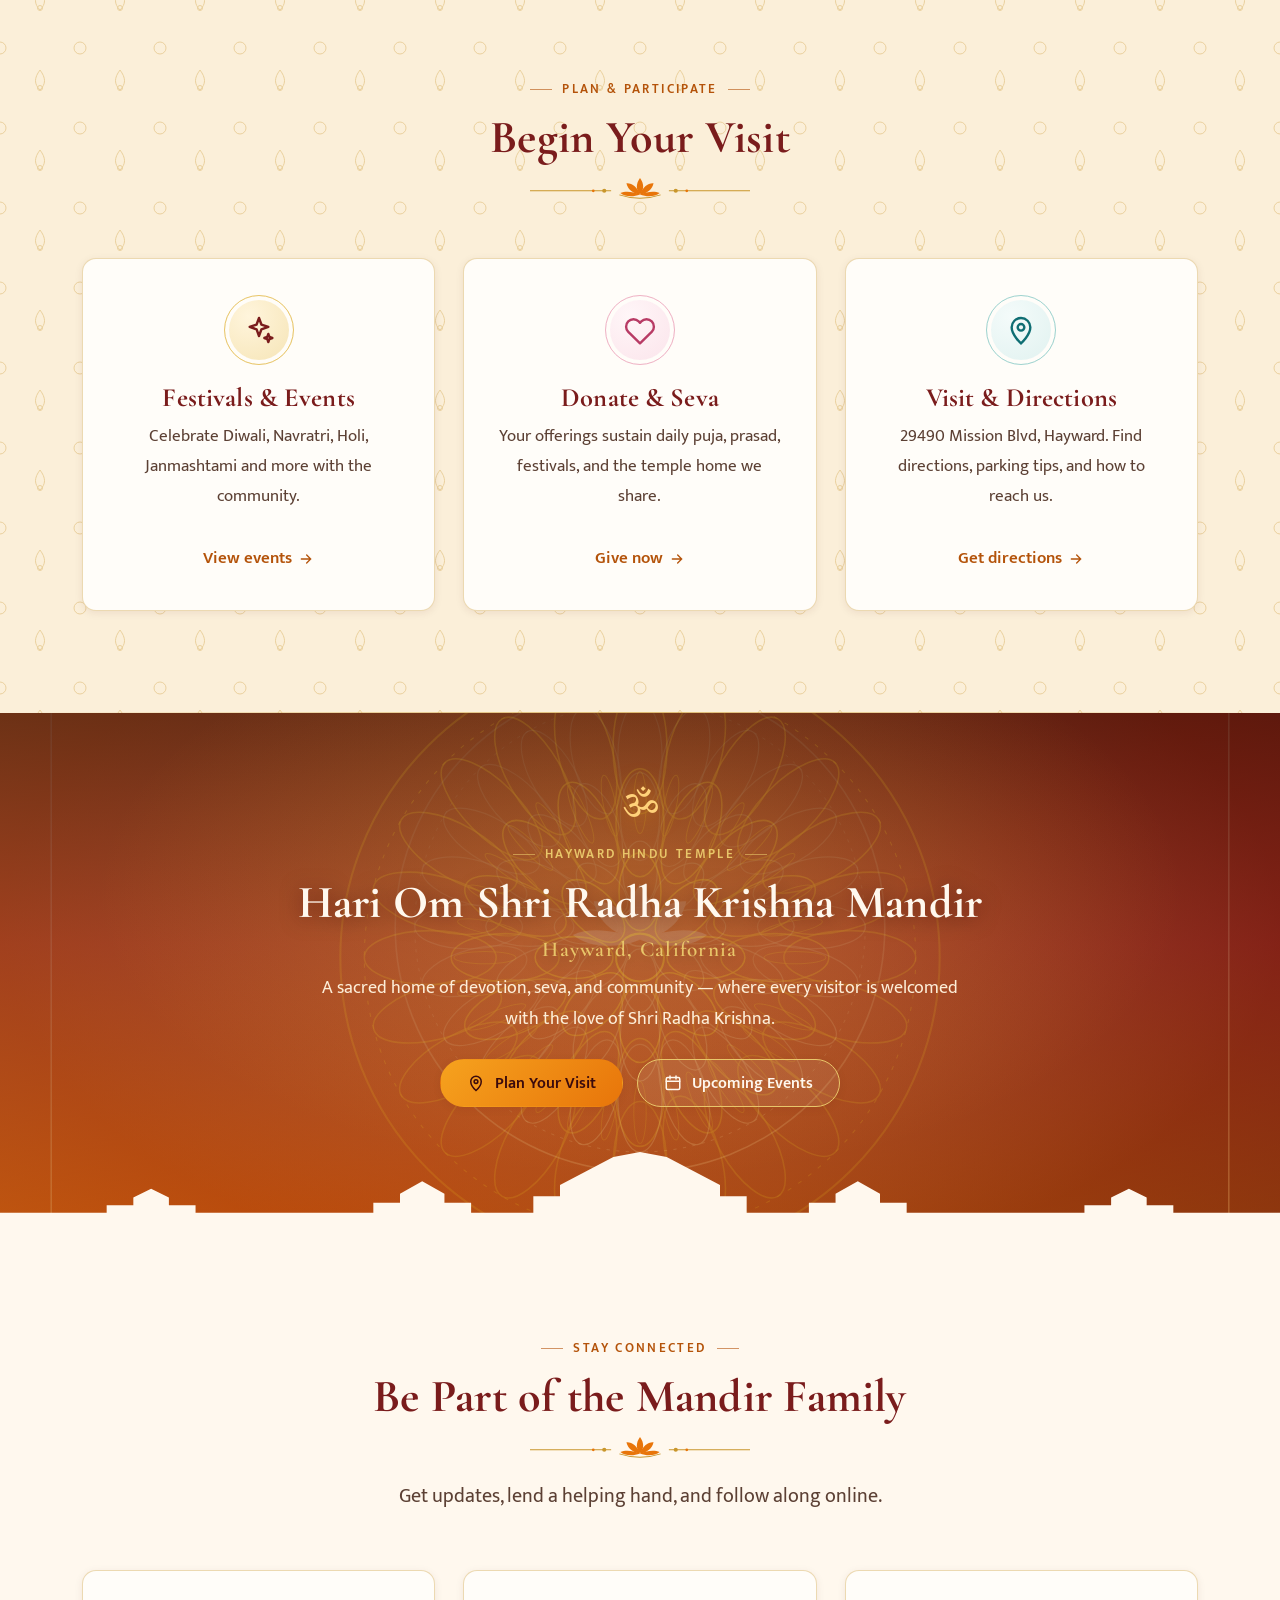
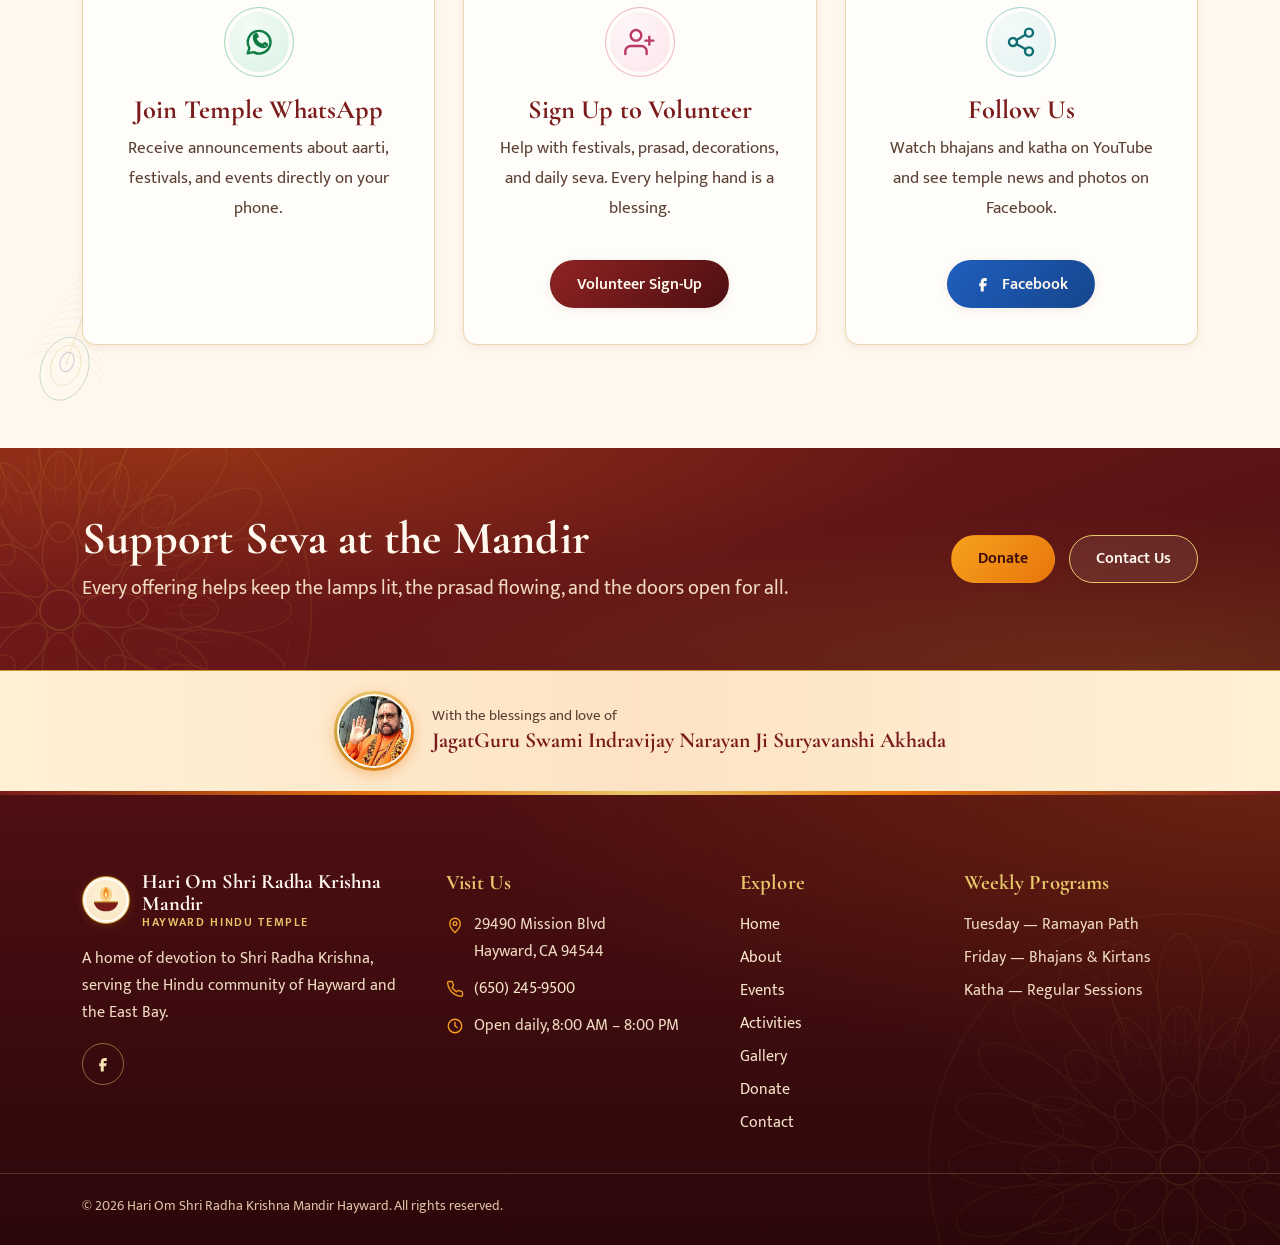
==== commit d795183c: "Remove placeholder markers from the Home page Clear every [PLACEHOLDER] label a visitor could see on" ====
--- a/index.html
+++ b/index.html
@@ -158,7 +158,6 @@
             </div>
             <div class="program-card-body">
               <p data-i18n="programs.ramayanText">Collective reading of the Ramayan — the sacred story of Shri Ram — recited together in devotion.</p>
-              <span class="program-time"><svg viewBox="0 0 24 24" fill="none" stroke="currentColor" stroke-width="2" stroke-linecap="round" aria-hidden="true"><circle cx="12" cy="12" r="9"/><path d="M12 7v5l3 2"/></svg><span class="placeholder">[PLACEHOLDER: time]</span></span>
             </div>
           </article>
           <article class="card card--hover program-card" data-reveal style="--reveal-delay:.15s">
@@ -168,7 +167,6 @@
             </div>
             <div class="program-card-body">
               <p data-i18n="programs.bhajansText">An evening of devotional singing with harmonium, dholak, and kartals. Come sing the names of the Divine.</p>
-              <span class="program-time"><svg viewBox="0 0 24 24" fill="none" stroke="currentColor" stroke-width="2" stroke-linecap="round" aria-hidden="true"><circle cx="12" cy="12" r="9"/><path d="M12 7v5l3 2"/></svg><span class="placeholder">[PLACEHOLDER: time]</span></span>
             </div>
           </article>
           <article class="card card--hover program-card" data-reveal style="--reveal-delay:.25s">
@@ -178,7 +176,6 @@
             </div>
             <div class="program-card-body">
               <p data-i18n="programs.kathaText">Recitation and discourse on sacred scriptures, sharing timeless teachings for everyday life.</p>
-              <span class="program-time"><svg viewBox="0 0 24 24" fill="none" stroke="currentColor" stroke-width="2" stroke-linecap="round" aria-hidden="true"><circle cx="12" cy="12" r="9"/><path d="M12 7v5l3 2"/></svg><span class="placeholder">[PLACEHOLDER: schedule]</span></span>
             </div>
           </article>
         </div>
@@ -219,7 +216,7 @@
     <!-- ============ HERO ============ -->
     <section class="hero hero--compact" aria-labelledby="hero-title">
       <!-- [REPLACE WITH TEMPLE PHOTO] Swap assets/images/hero.svg for a wide (1600×900+) photo of the temple. -->
-      <img class="hero-bg" src="assets/images/hero.svg" width="1600" height="900" alt="[REPLACE WITH TEMPLE PHOTO] Hero banner of Hari Om Shri Radha Krishna Mandir" fetchpriority="high">
+      <img class="hero-bg" src="assets/images/hero.svg" width="1600" height="900" alt="" aria-hidden="true" fetchpriority="high">
       <div class="hero-overlay" aria-hidden="true"></div>
       <img class="hero-mandala" src="assets/images/mandala.svg" alt="" aria-hidden="true">
       <div class="container hero-content">
@@ -256,11 +253,8 @@
             <span class="icon-badge icon-badge--whatsapp"><svg viewBox="0 0 24 24" fill="none" stroke="currentColor" stroke-width="1.8" stroke-linecap="round" stroke-linejoin="round" aria-hidden="true"><path d="M3.5 20.5l1.3-4A8.5 8.5 0 1 1 8 19.6z"/><path d="M9.2 8.2c.2 3 2.7 5.6 5.7 6l1.2-1.3 1.9.9c-.2 1.1-1.1 1.9-2.2 1.9A7.4 7.4 0 0 1 8.2 8.3c0-1.1.8-2 1.9-2.2l.9 1.9z"/></svg></span>
             <h3 data-i18n="home.connect.whatsapp">Join Temple WhatsApp</h3>
             <p class="muted" data-i18n="home.connect.whatsappText">Receive announcements about aarti, festivals, and events directly on your phone.</p>
-            <!-- [PLACEHOLDER] Replace href="#" with the WhatsApp group invite link, e.g. https://chat.whatsapp.com/XXXXXXXX -->
-            <div class="connect-actions">
-              <a class="btn btn--whatsapp" href="#" target="_blank" rel="noopener"><span data-i18n="home.connect.whatsappCta">Join WhatsApp Group</span></a>
-            </div>
-            <p class="connect-note"><span class="placeholder">[PLACEHOLDER: WhatsApp group invite link]</span></p>
+            <!-- To add a WhatsApp join button, restore this with the group invite link:
+                 <div class="connect-actions"><a class="btn btn--whatsapp" href="https://chat.whatsapp.com/XXXXXXXX" target="_blank" rel="noopener"><span data-i18n="home.connect.whatsappCta">Join WhatsApp Group</span></a></div> -->
           </article>
           <article class="card card--hover connect-card" data-reveal style="--reveal-delay:.15s">
             <span class="icon-badge icon-badge--lotus"><svg viewBox="0 0 24 24" fill="none" stroke="currentColor" stroke-width="1.8" stroke-linecap="round" stroke-linejoin="round" aria-hidden="true"><path d="M17 21v-2a4 4 0 0 0-4-4H5a4 4 0 0 0-4 4v2"/><circle cx="9" cy="7" r="4"/><path d="M19 8v6M22 11h-6"/></svg></span>
@@ -276,11 +270,9 @@
             <h3 data-i18n="home.connect.social">Follow Us</h3>
             <p class="muted" data-i18n="home.connect.socialText">Watch bhajans and katha on YouTube and see temple news and photos on Facebook.</p>
             <div class="connect-actions">
-              <!-- [PLACEHOLDER] Replace href="#" with the temple's YouTube channel URL -->
-              <a class="btn btn--youtube" href="#" target="_blank" rel="noopener"><svg viewBox="0 0 24 24" fill="currentColor" aria-hidden="true"><path d="M22 8.2a3 3 0 0 0-2.1-2.1C18 5.6 12 5.6 12 5.6s-6 0-7.9.5A3 3 0 0 0 2 8.2 31 31 0 0 0 1.6 12 31 31 0 0 0 2 15.8a3 3 0 0 0 2.1 2.1c1.9.5 7.9.5 7.9.5s6 0 7.9-.5a3 3 0 0 0 2.1-2.1c.3-1.2.4-2.5.4-3.8s-.1-2.6-.4-3.8zM10 15V9l5 3z"/></svg>YouTube<span class="visually-hidden"> (opens in a new tab)</span></a>
+              <!-- To add a YouTube button, restore it here with the channel URL -->
               <a class="btn btn--facebook" href="https://facebook.com/hayward.hindu.temple.2025/" target="_blank" rel="noopener"><svg viewBox="0 0 24 24" fill="currentColor" aria-hidden="true"><path d="M14 8h3V4h-3c-2.8 0-5 2.2-5 5v2H7v4h2v7h4v-7h3l1-4h-4V9c0-.6.4-1 1-1z"/></svg>Facebook<span class="visually-hidden"> (opens in a new tab)</span></a>
             </div>
-            <p class="connect-note"><span class="placeholder">[PLACEHOLDER: YouTube channel link]</span></p>
           </article>
         </div>
       </div>
@@ -322,9 +314,7 @@
         <p data-i18n="footer.about">A home of devotion to Shri Radha Krishna, serving the Hindu community of Hayward and the East Bay.</p>
         <div class="social-links">
           <a href="https://facebook.com/hayward.hindu.temple.2025/" target="_blank" rel="noopener" aria-label="Facebook (opens in a new tab)"><svg viewBox="0 0 24 24" fill="currentColor" aria-hidden="true"><path d="M14 8h3V4h-3c-2.8 0-5 2.2-5 5v2H7v4h2v7h4v-7h3l1-4h-4V9c0-.6.4-1 1-1z"/></svg></a>
-          <!-- [PLACEHOLDER] Replace href="#" with the temple's Instagram / YouTube URLs, or remove these links. -->
-          <a href="#" aria-label="Instagram [PLACEHOLDER link]"><svg viewBox="0 0 24 24" fill="none" stroke="currentColor" stroke-width="1.8" aria-hidden="true"><rect x="3" y="3" width="18" height="18" rx="5"/><circle cx="12" cy="12" r="4"/><circle cx="17.5" cy="6.5" r=".8" fill="currentColor"/></svg></a>
-          <a href="#" aria-label="YouTube [PLACEHOLDER link]"><svg viewBox="0 0 24 24" fill="none" stroke="currentColor" stroke-width="1.8" stroke-linejoin="round" aria-hidden="true"><path d="M22 8.2a3 3 0 0 0-2.1-2.1C18 5.6 12 5.6 12 5.6s-6 0-7.9.5A3 3 0 0 0 2 8.2 31 31 0 0 0 1.6 12 31 31 0 0 0 2 15.8a3 3 0 0 0 2.1 2.1c1.9.5 7.9.5 7.9.5s6 0 7.9-.5a3 3 0 0 0 2.1-2.1c.3-1.2.4-2.5.4-3.8s-.1-2.6-.4-3.8z"/><path d="m10 15 5-3-5-3z"/></svg></a>
+          <!-- Add Instagram / YouTube links here when the temple has them -->
         </div>
       </div>
       <div>
@@ -358,7 +348,8 @@
     </div>
     <div class="footer-bottom">
       <div class="container">
-        <p><span data-i18n="footer.trustees">Temple Trustees &amp; Management:</span> <span class="placeholder">[PLACEHOLDER: trustee / committee names]</span></p>
+        <!-- Trustees line hidden until names are confirmed. To restore:
+             <p><span data-i18n="footer.trustees">Temple Trustees &amp; Management:</span> Names here</p> -->
         <p>© <span class="js-year">2026</span> <span data-i18n="footer.copyright">Hari Om Shri Radha Krishna Mandir Hayward. All rights reserved.</span></p>
       </div>
     </div>
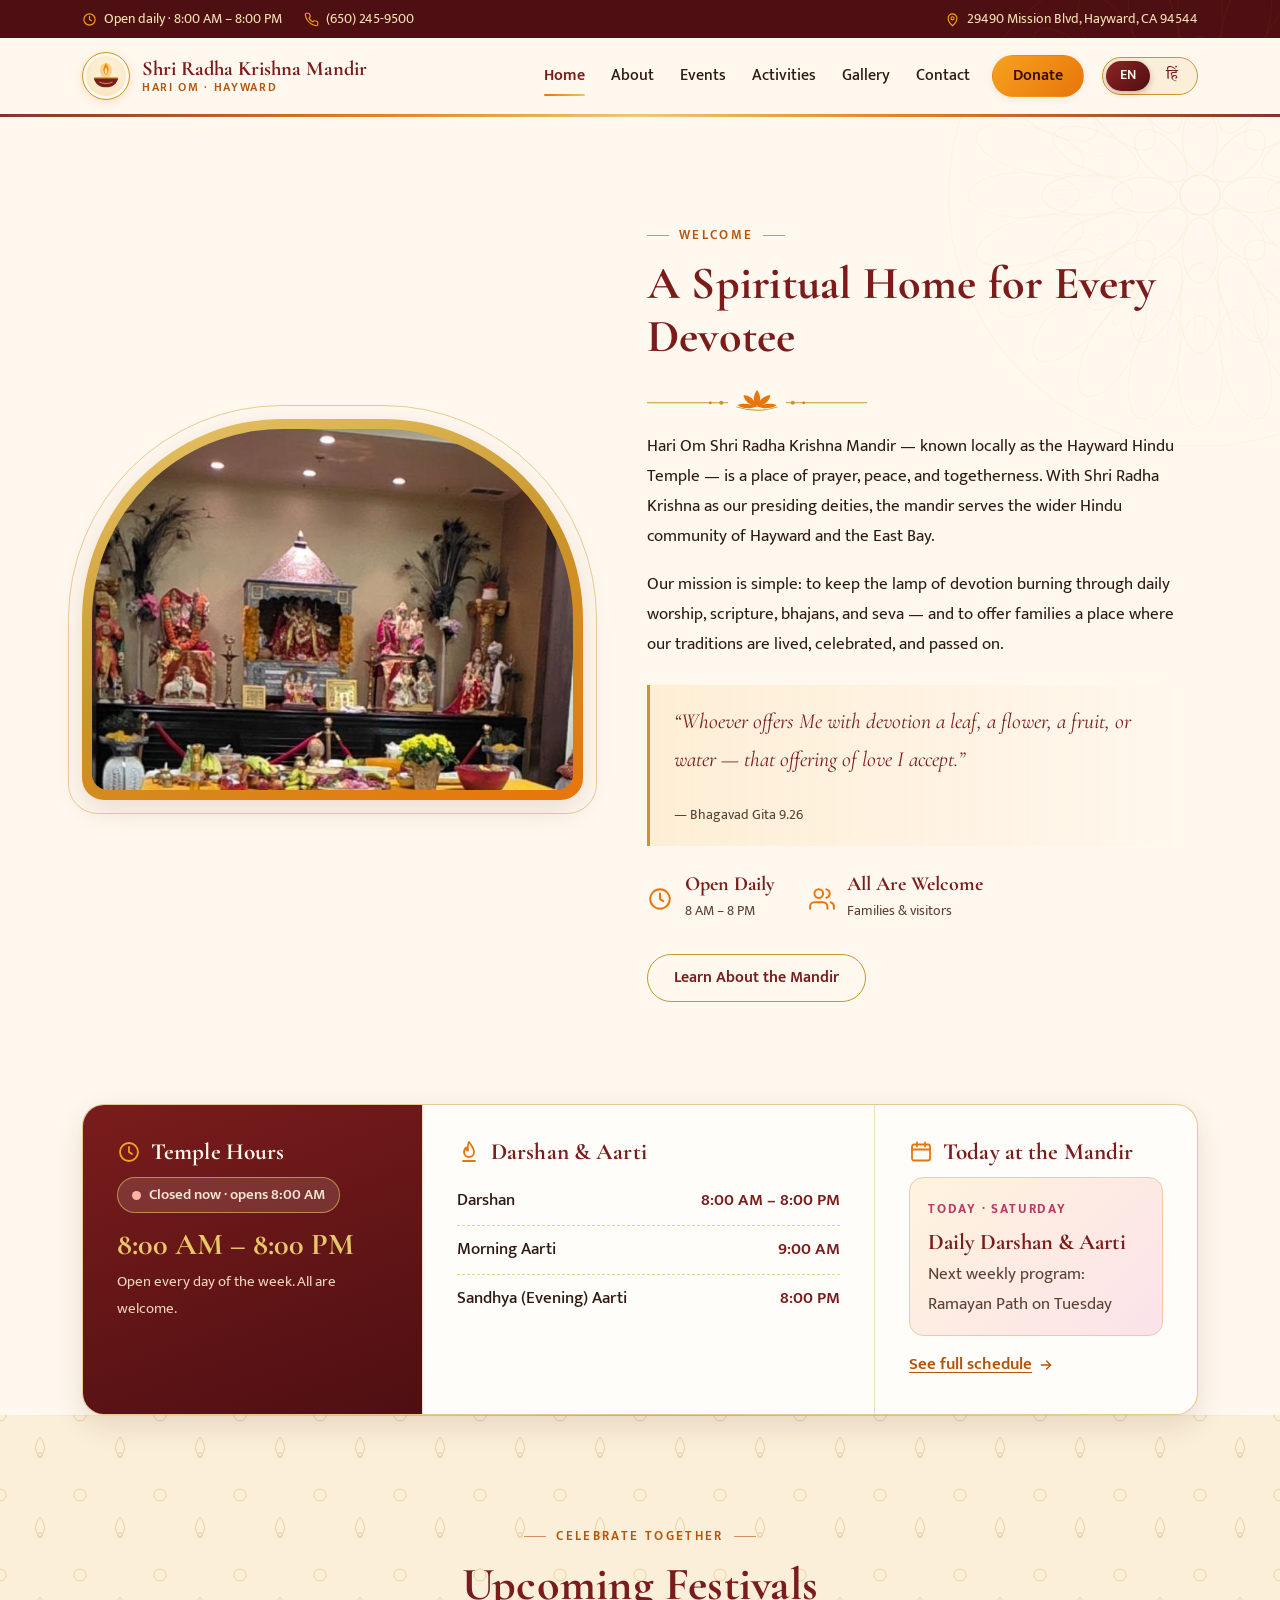
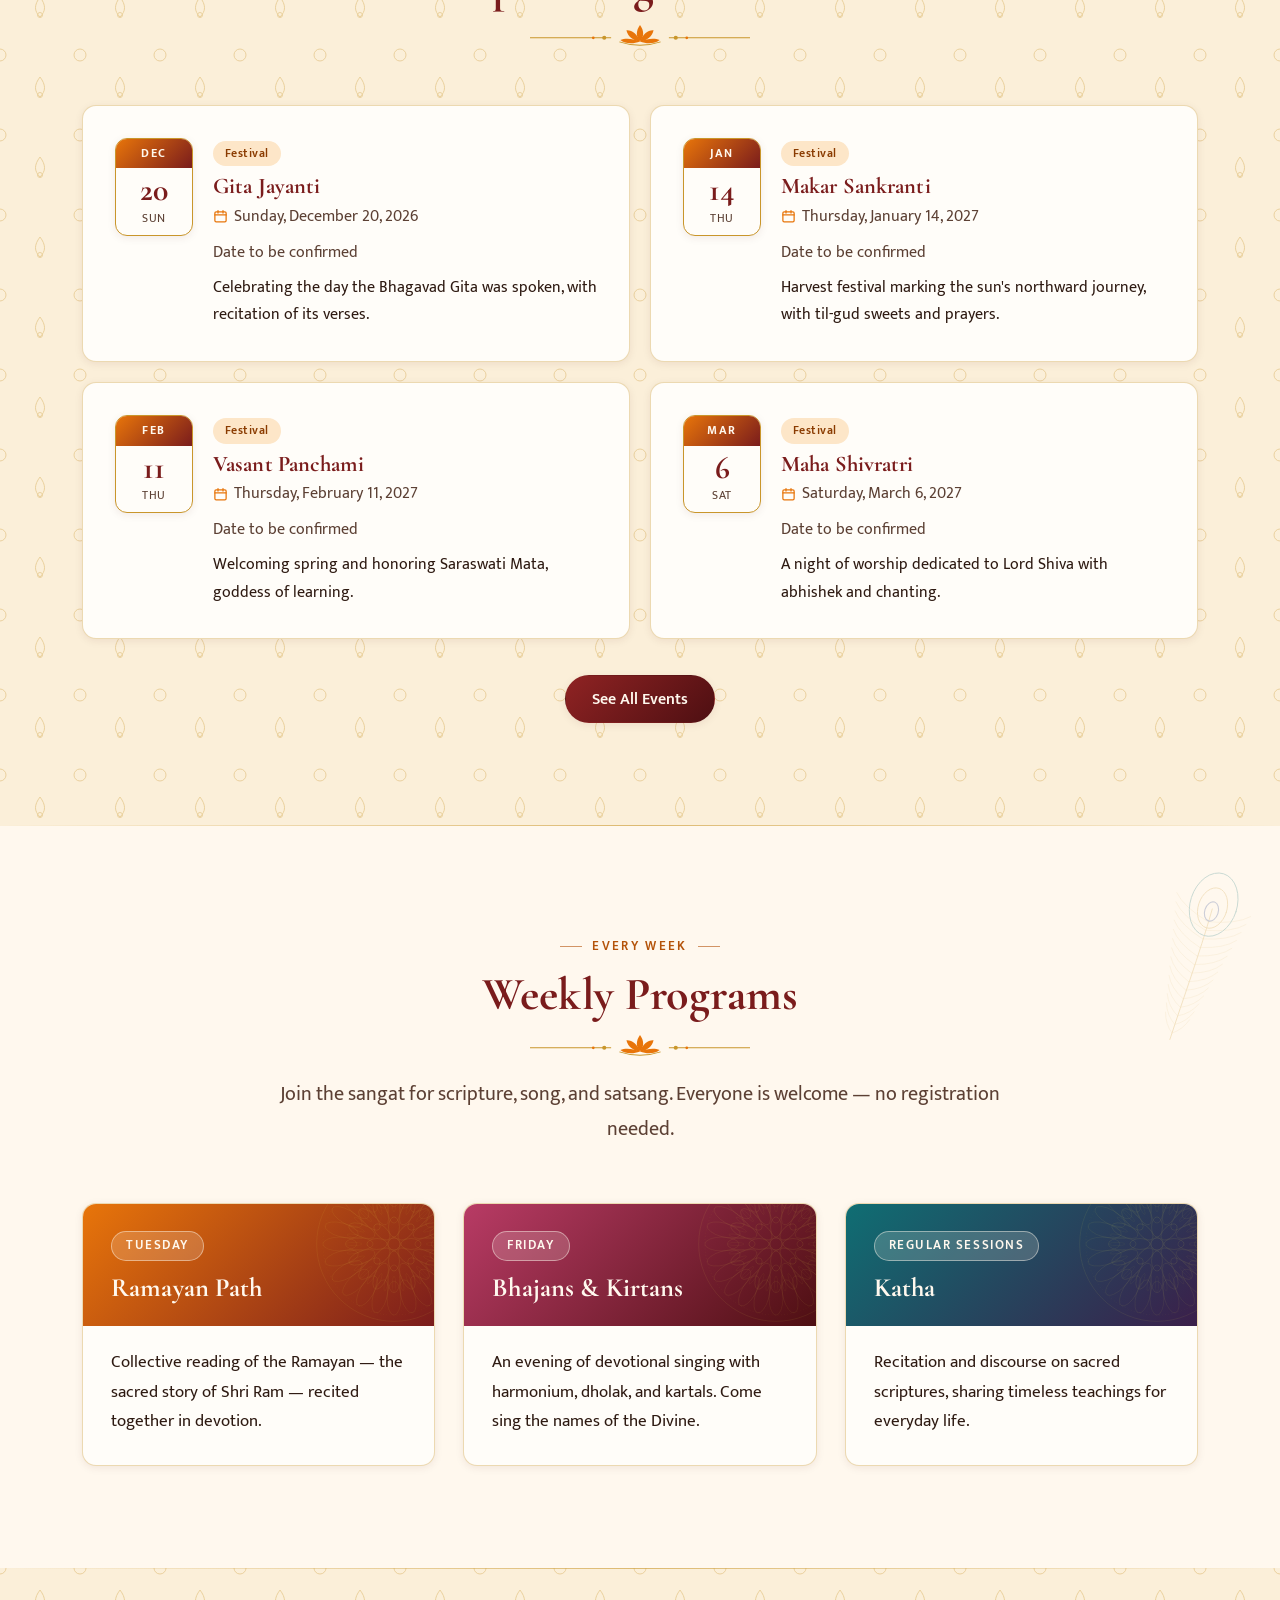
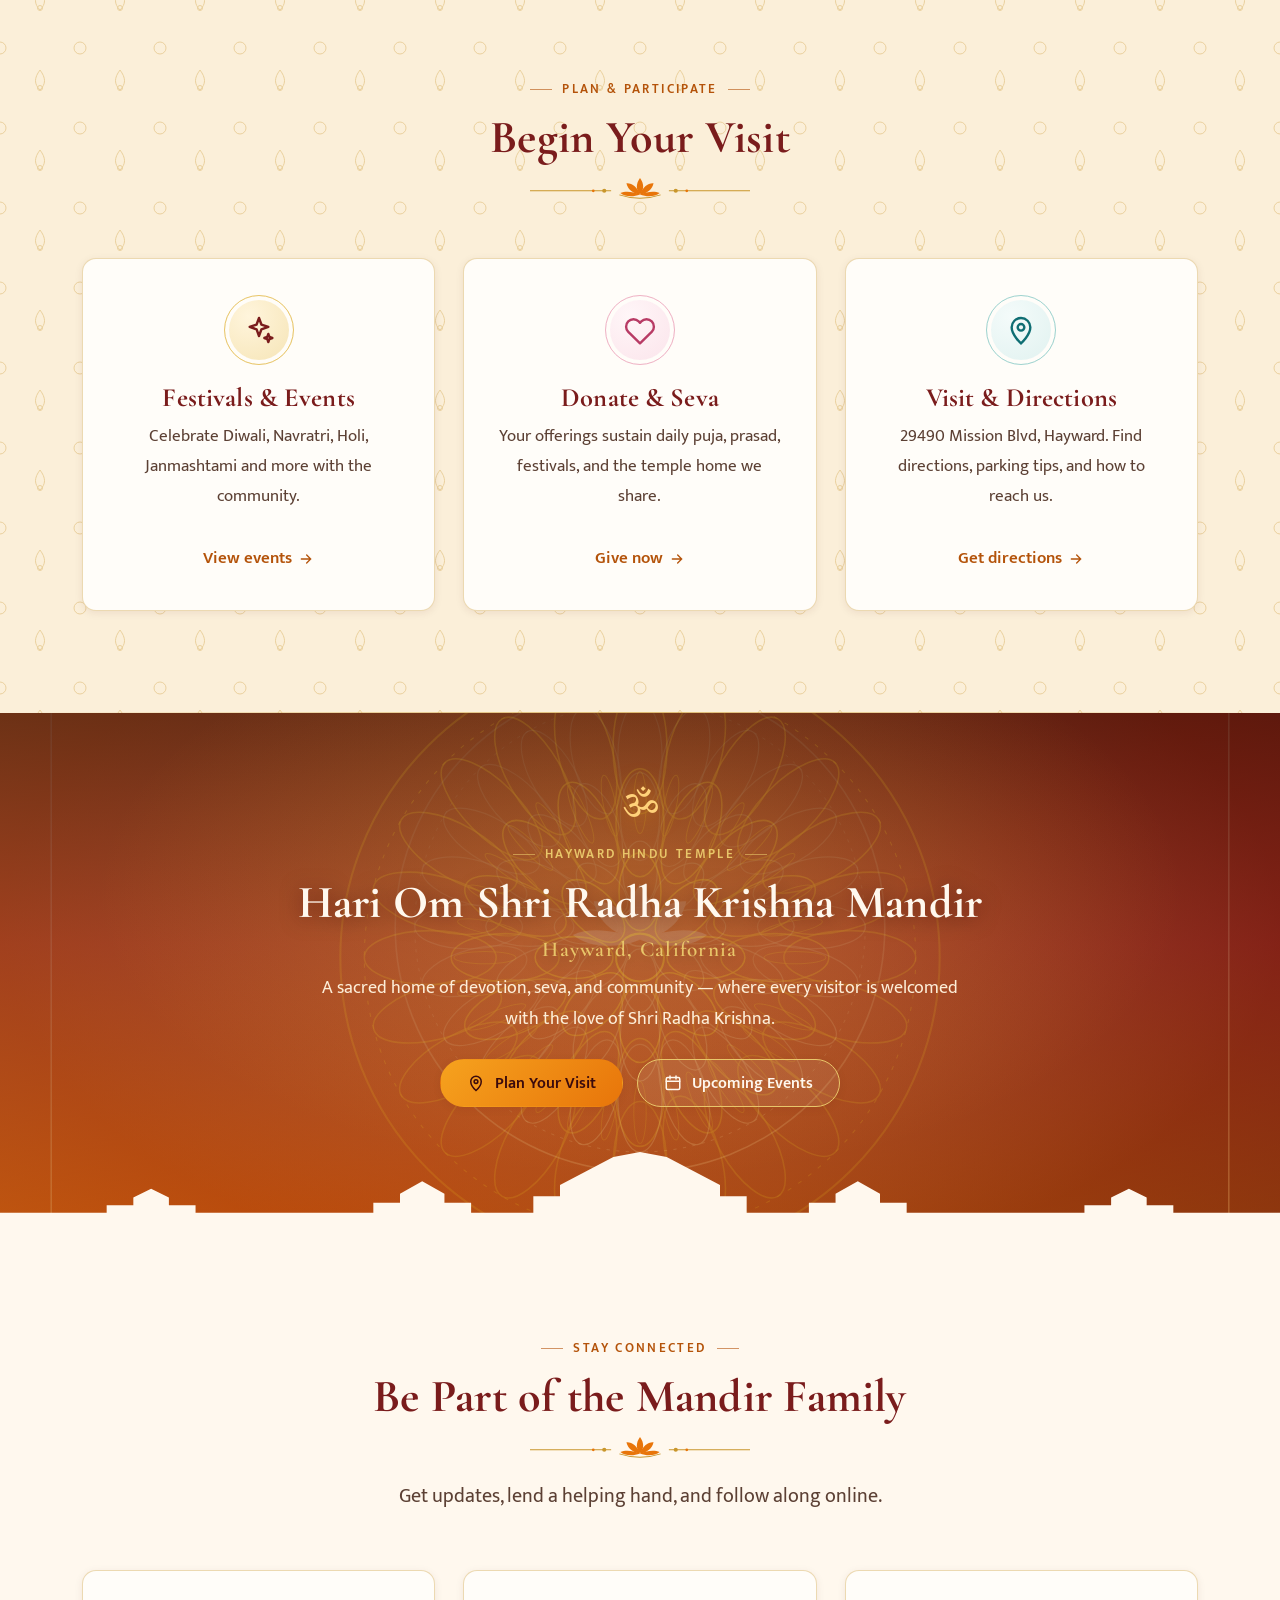
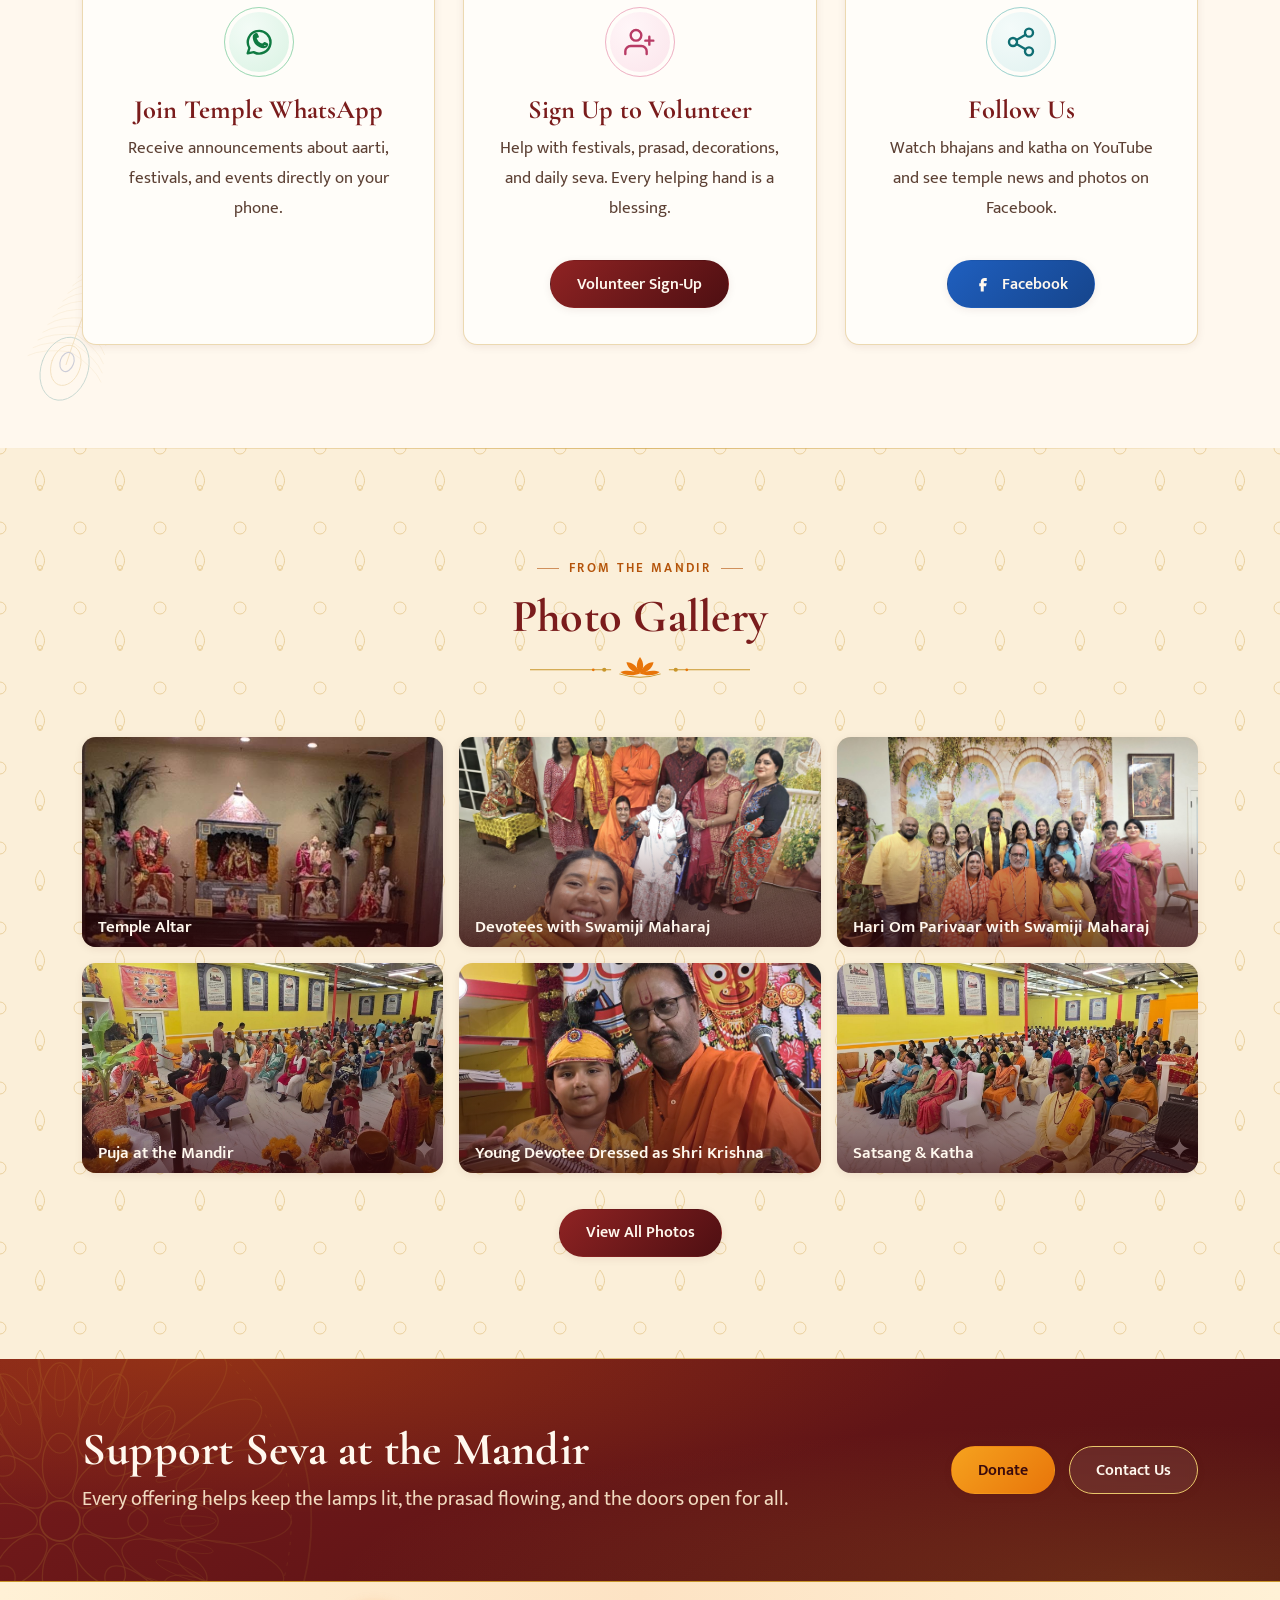
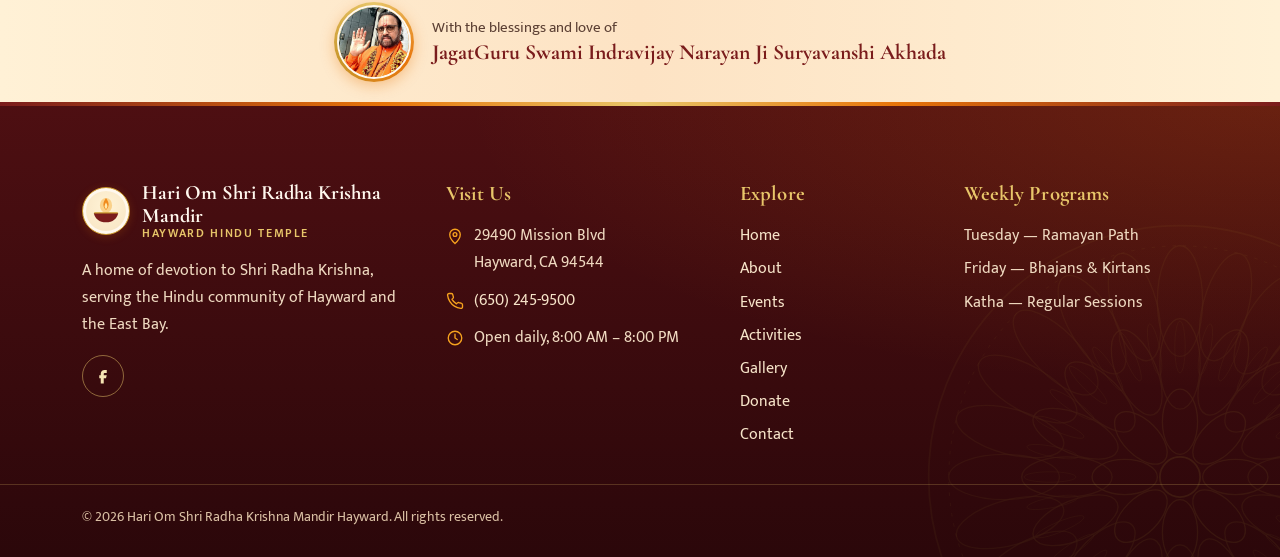
==== commit 1a6d95eb: "Add a photo preview to the Home page Show the first six gallery photos below "Be Part of the Mandir " ====
--- a/index.html
+++ b/index.html
@@ -278,6 +278,20 @@
       </div>
     </section>
 
+    <!-- ============ PHOTO PREVIEW ============ -->
+    <section class="section section--tint" aria-labelledby="home-gallery-title">
+      <div class="container">
+        <div class="section-head" data-reveal>
+          <p class="eyebrow" data-i18n="home.gallery.eyebrow">From the Mandir</p>
+          <h2 id="home-gallery-title" data-i18n="home.gallery.title">Photo Gallery</h2>
+          <span class="divider" aria-hidden="true"></span>
+        </div>
+        <!-- Photos come from data/gallery.json, the same file as the Gallery page -->
+        <div class="gallery-grid gallery-grid--preview" id="home-gallery" data-limit="6"></div>
+        <p class="text-center" style="margin-top:36px"><a class="btn" href="gallery.html" data-i18n="home.gallery.cta">View All Photos</a></p>
+      </div>
+    </section>
+
     <!-- ============ CTA ============ -->
     <section class="section section--maroon section--tight">
       <img class="ornament-mandala ornament-mandala--bl" src="assets/images/mandala.svg" alt="" aria-hidden="true">
--- a/css/styles.css
+++ b/css/styles.css
@@ -1752,3 +1752,16 @@
   .timing-list .t-time { text-align: left; }
   .back-to-top { right: 14px; bottom: 14px; }
 }
+
+/* Gallery preview strip on the Home page ---------------------------------- */
+.gallery-grid.gallery-grid--preview {
+  grid-template-columns: repeat(3, 1fr);
+  grid-auto-rows: 210px;
+}
+.gallery-grid--preview .gallery-item { cursor: pointer; }
+@media (max-width: 768px) {
+  .gallery-grid.gallery-grid--preview { grid-template-columns: repeat(2, 1fr); grid-auto-rows: 170px; }
+}
+@media (max-width: 480px) {
+  .gallery-grid.gallery-grid--preview { grid-auto-rows: 140px; }
+}
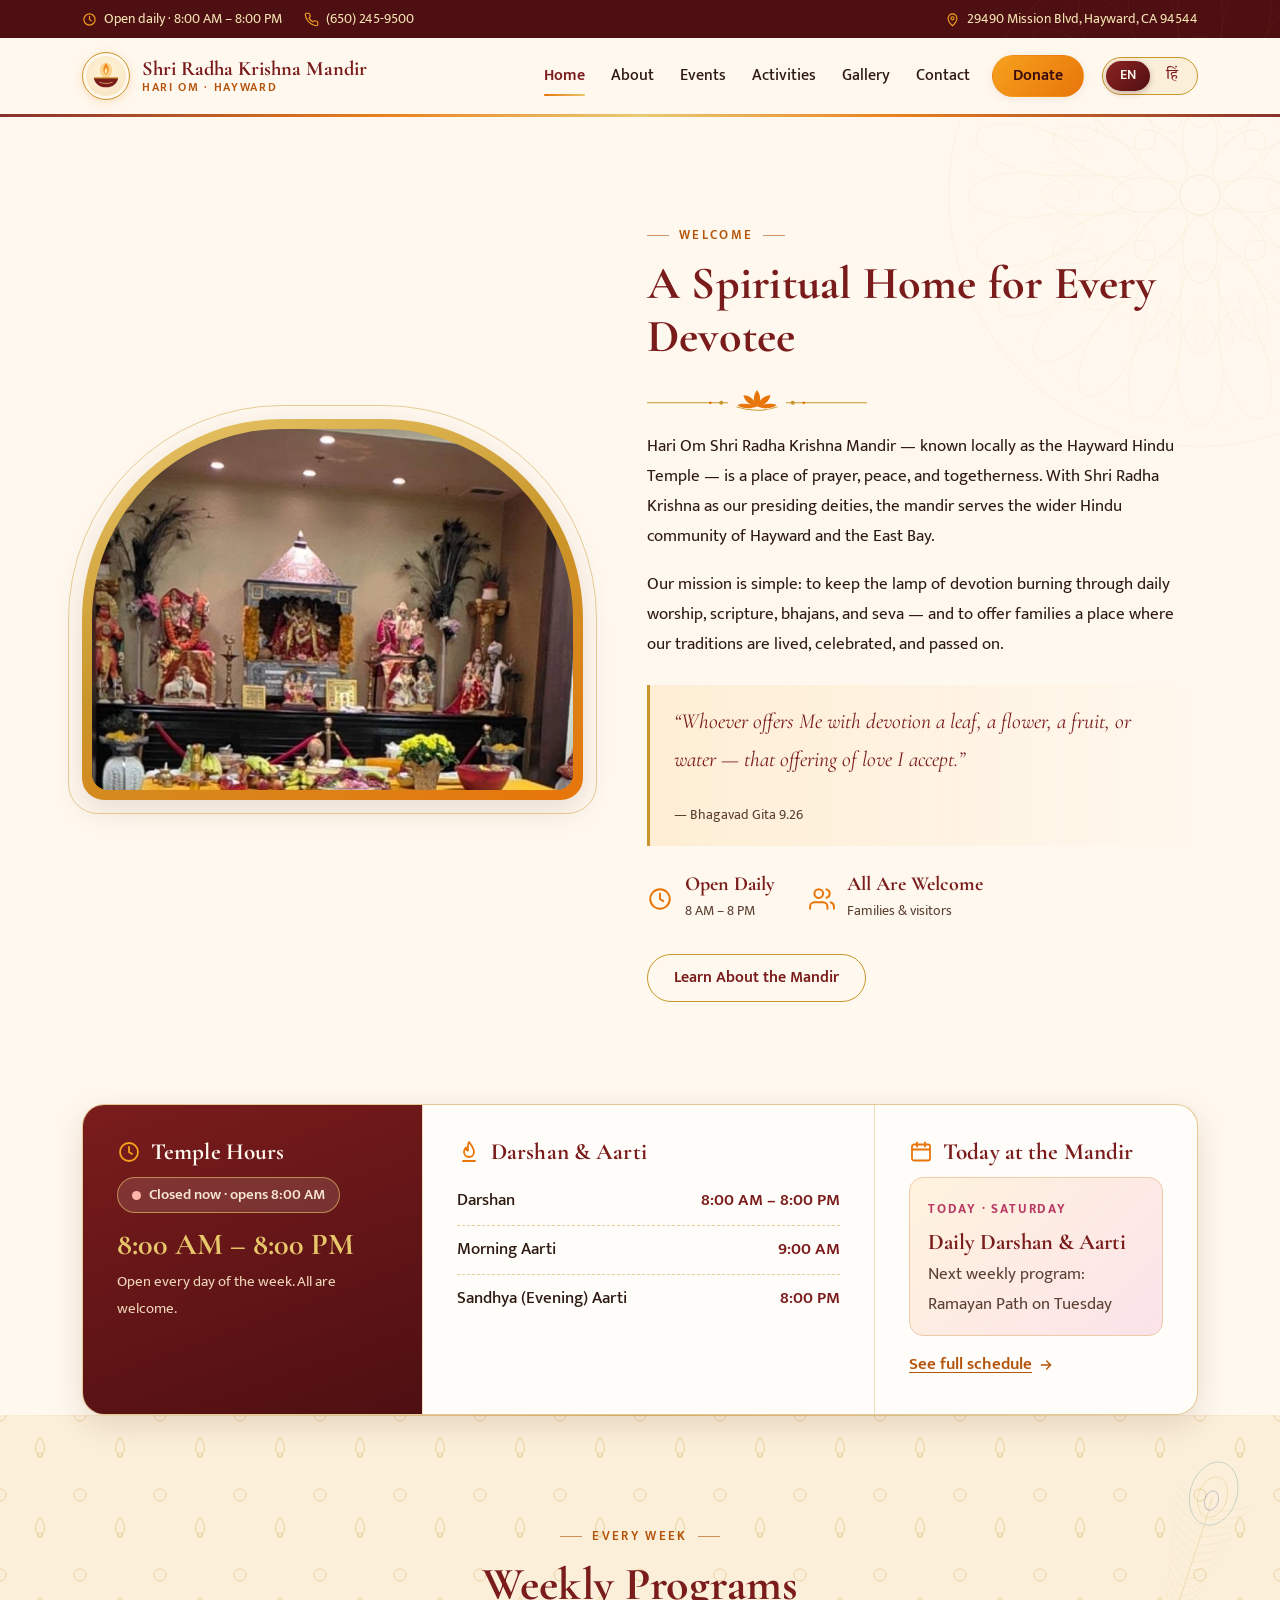
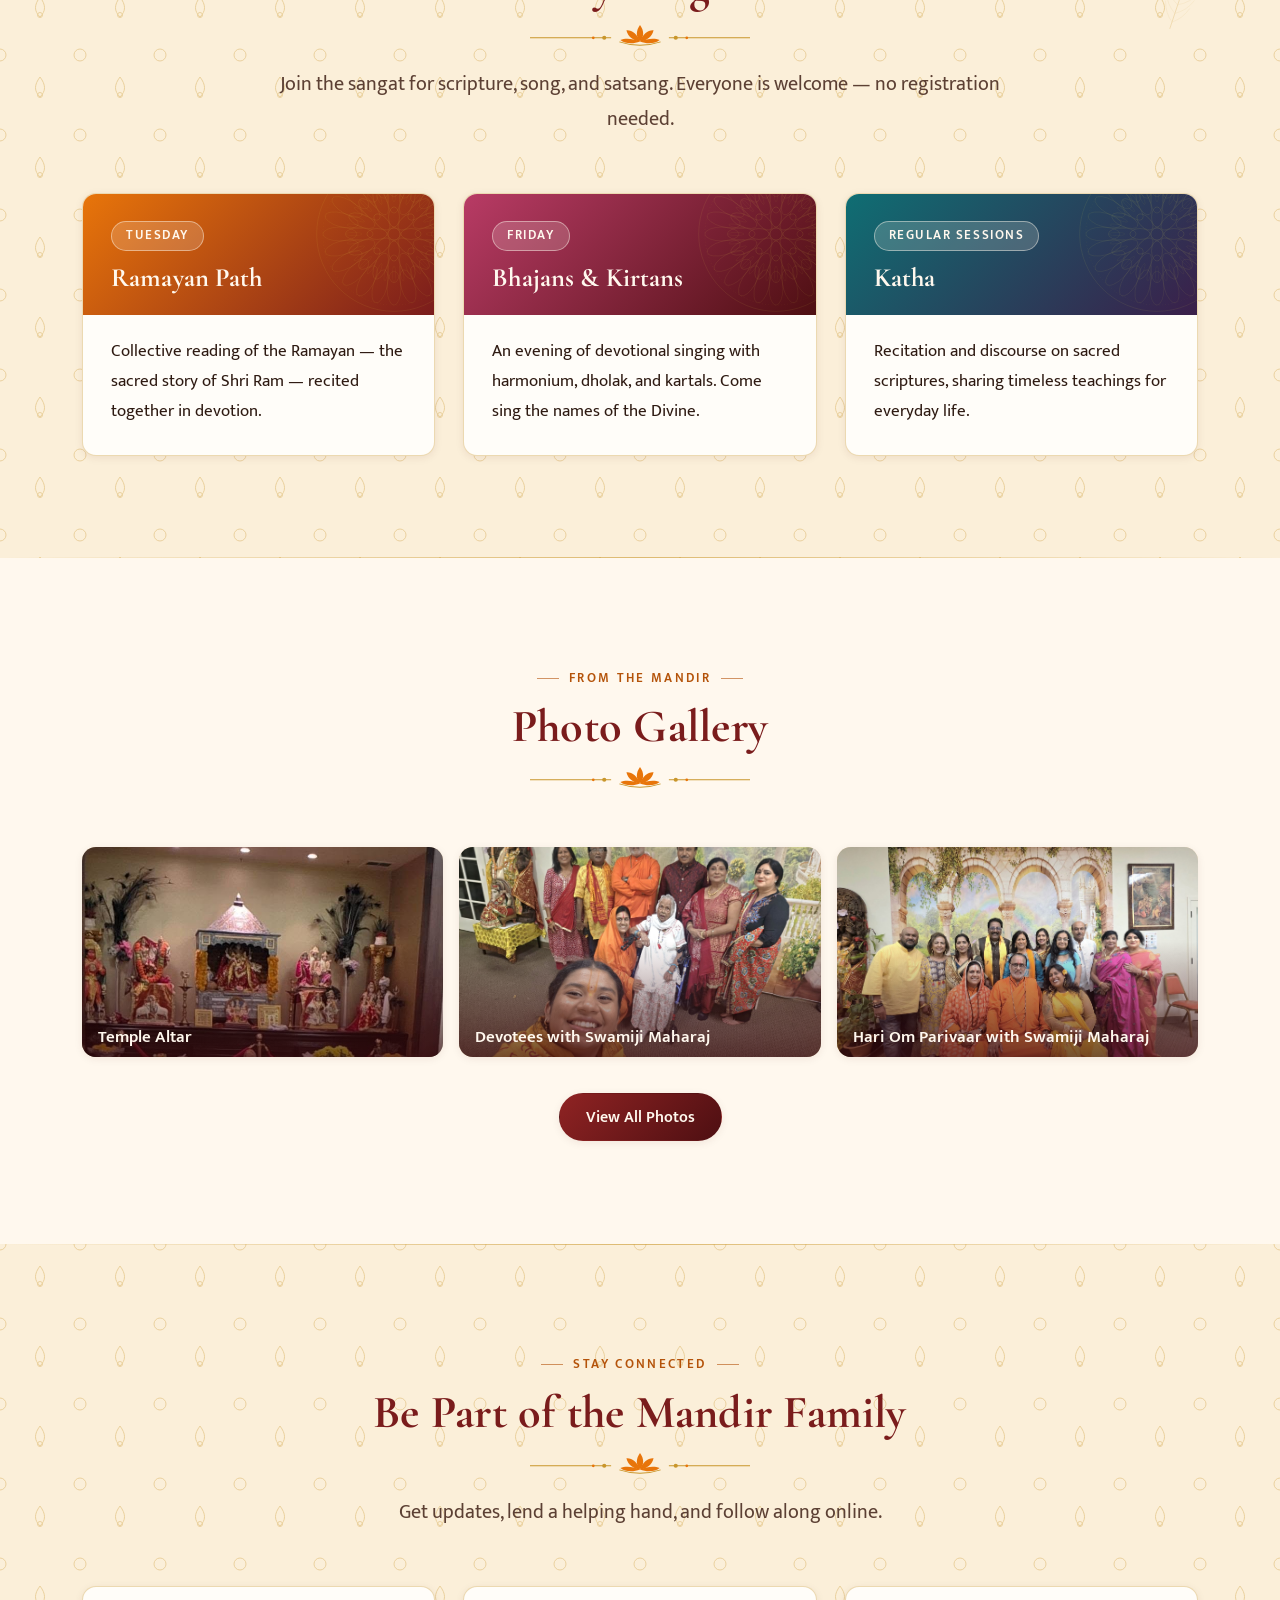
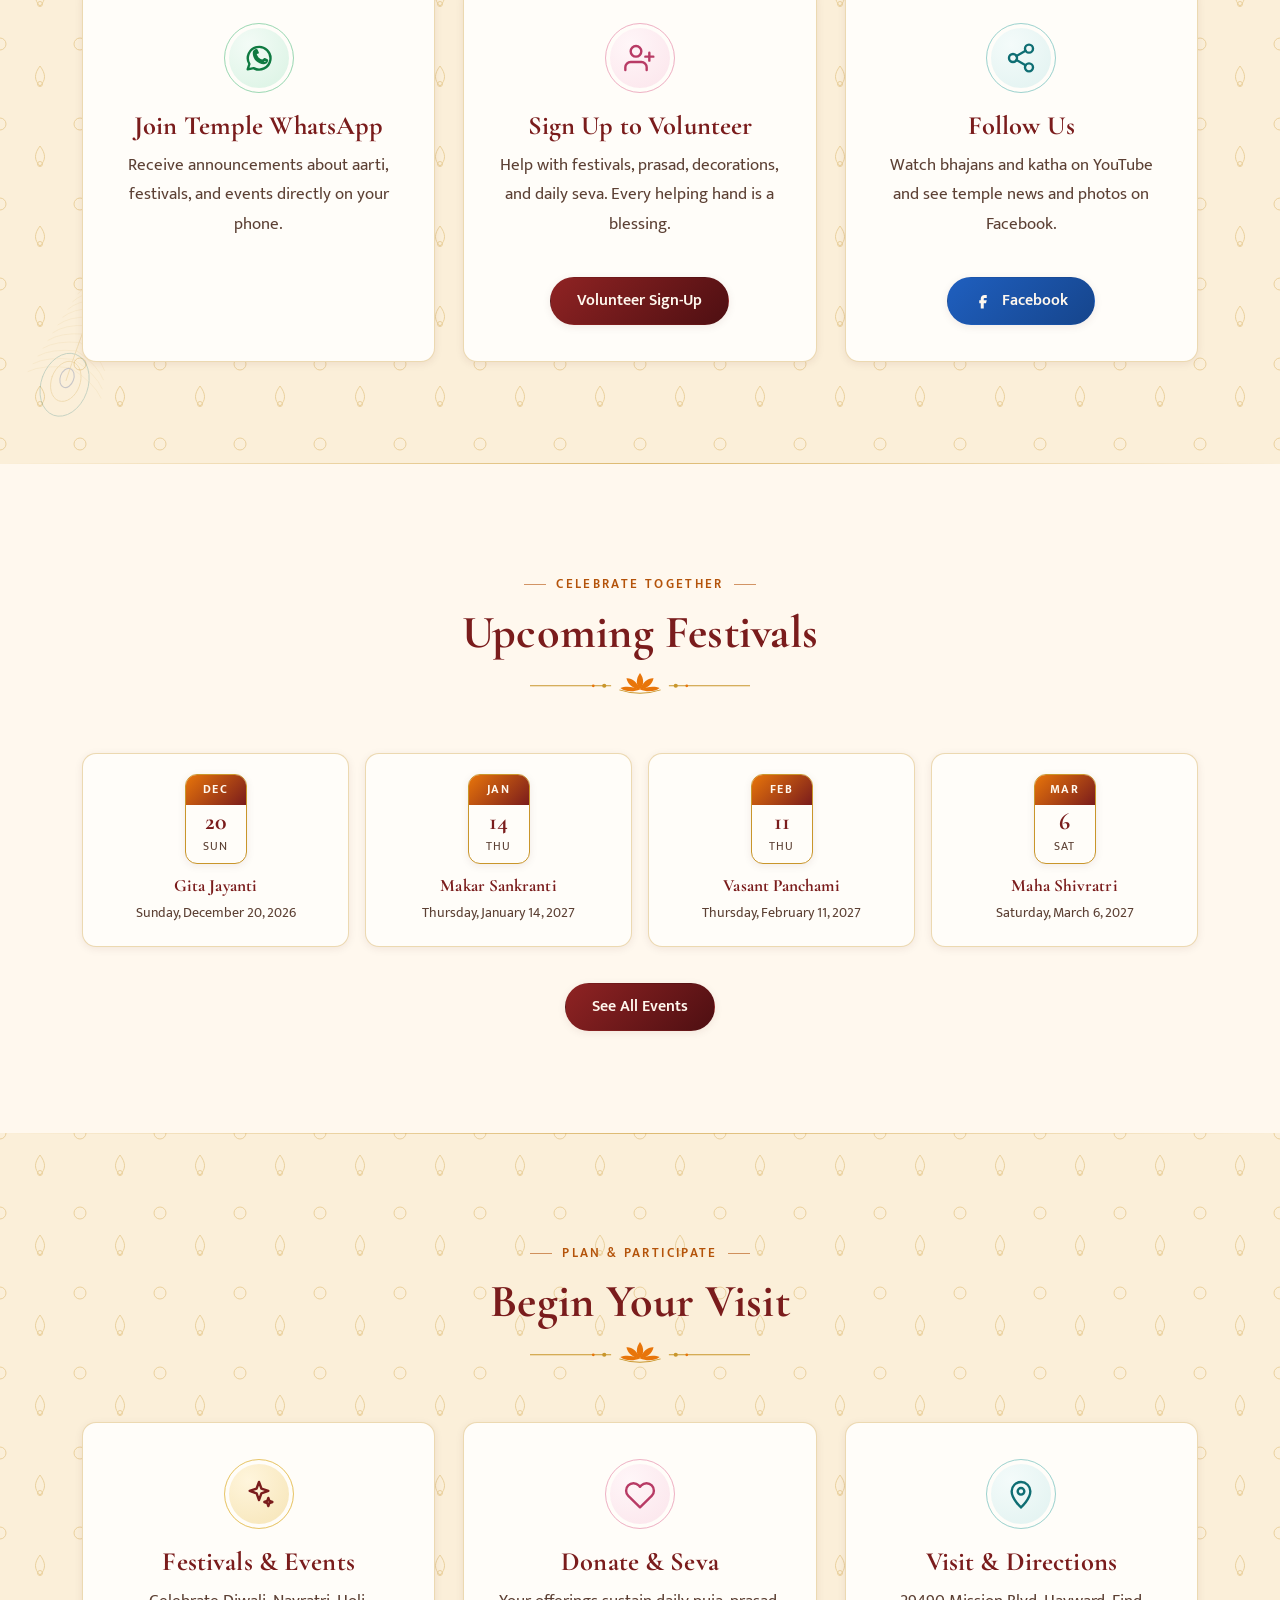
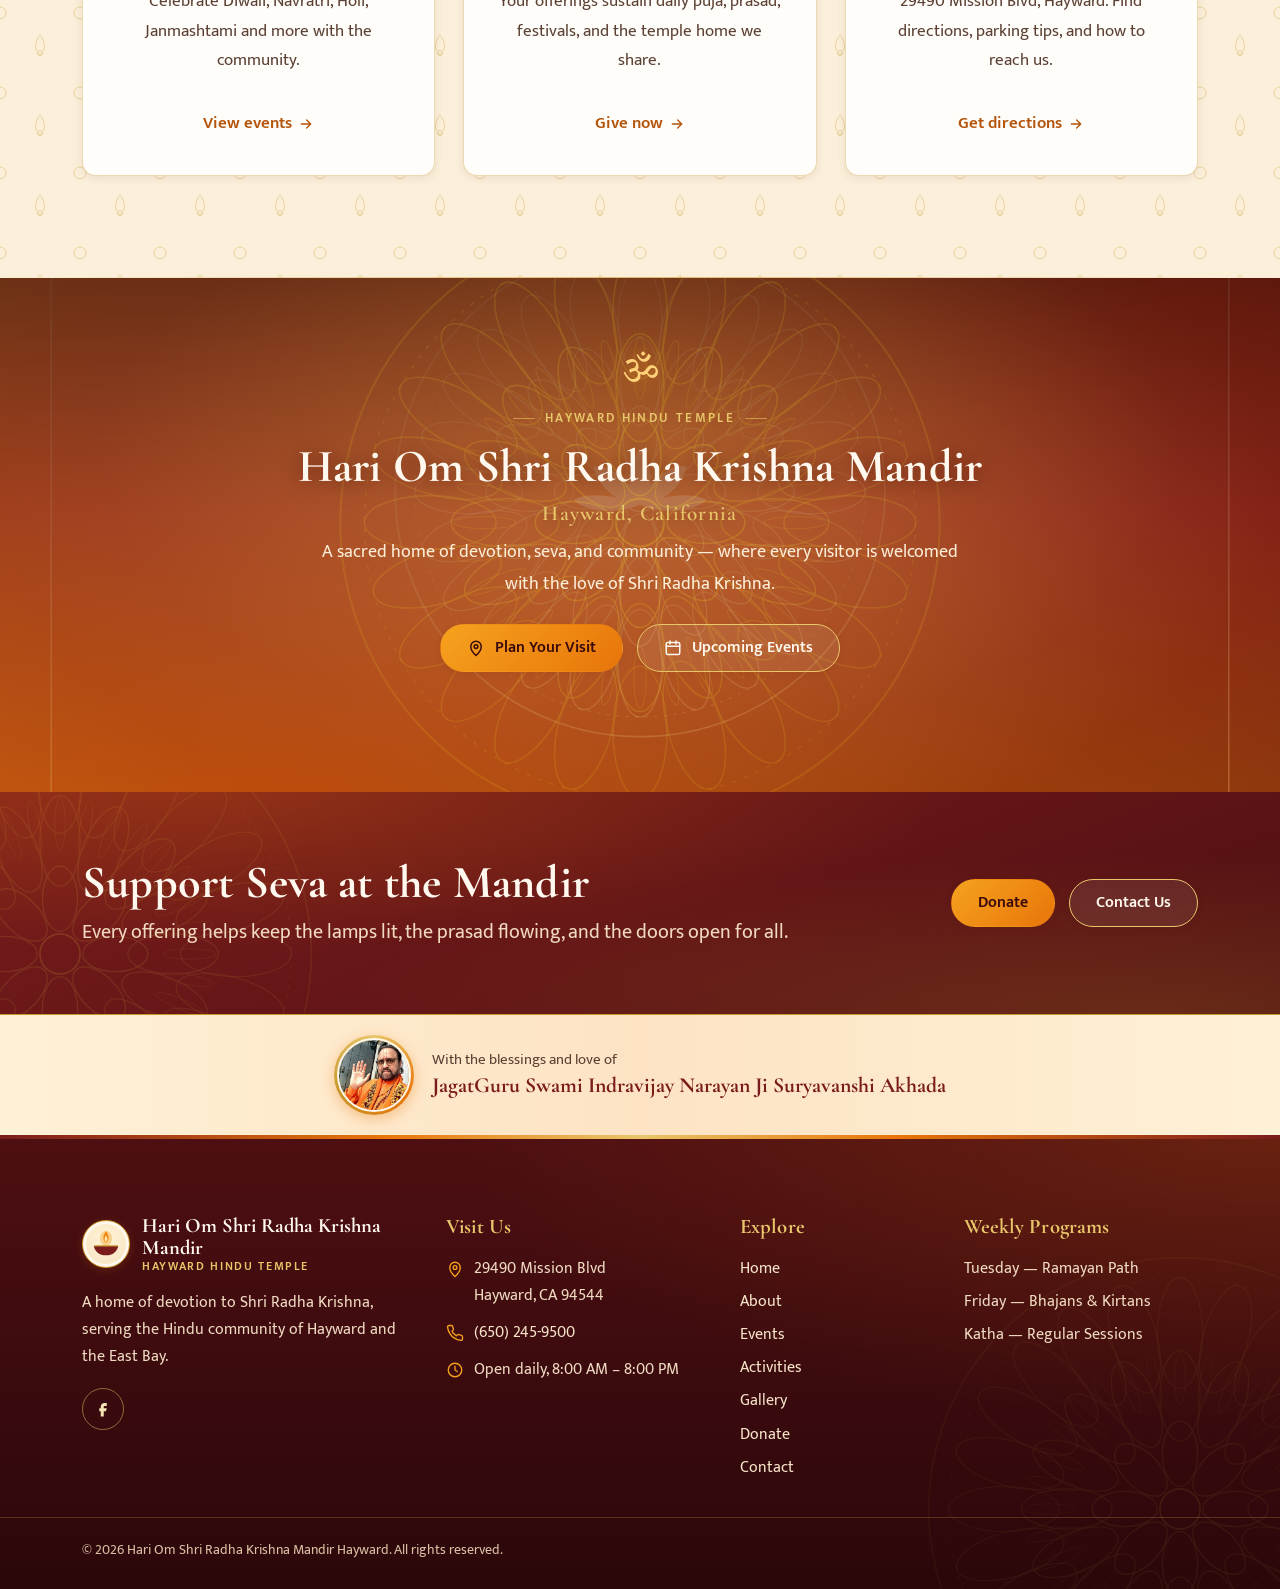
==== commit 119db5bc: "Resequence the Home page and compact the festival cards Order: welcome, timings panel, weekly progra" ====
--- a/index.html
+++ b/index.html
@@ -125,23 +125,8 @@
       </div>
     </section>
 
-    <!-- ============ UPCOMING EVENTS PREVIEW (rendered from EVENTS data in js/script.js) ============ -->
-    <section class="section section--tint">
-      <div class="container">
-        <div class="section-head" data-reveal>
-          <p class="eyebrow" data-i18n="home.upcoming.eyebrow">Celebrate Together</p>
-          <h2 data-i18n="home.upcoming.title">Upcoming Festivals</h2>
-          <span class="divider" aria-hidden="true"></span>
-        </div>
-        <div class="event-grid" id="home-events" data-limit="4">
-          <noscript><p class="events-empty">Please enable JavaScript to see upcoming events, or call (650) 245-9500.</p></noscript>
-        </div>
-        <p class="text-center" style="margin-top:36px"><a class="btn" href="events.html" data-i18n="home.upcoming.cta">See All Events</a></p>
-      </div>
-    </section>
-
     <!-- ============ WEEKLY PROGRAMS STRIP ============ -->
-    <section class="section">
+    <section section--tint class="section section--tint">
       <img class="ornament-feather ornament-feather--r" src="assets/images/peacock-feather.svg" alt="" aria-hidden="true">
       <div class="container">
         <div class="section-head" data-reveal>
@@ -179,6 +164,75 @@
             </div>
           </article>
         </div>
+      </div>
+    </section>
+
+    <!-- ============ PHOTO PREVIEW ============ -->
+    <section class="section" aria-labelledby="home-gallery-title">
+      <div class="container">
+        <div class="section-head" data-reveal>
+          <p class="eyebrow" data-i18n="home.gallery.eyebrow">From the Mandir</p>
+          <h2 id="home-gallery-title" data-i18n="home.gallery.title">Photo Gallery</h2>
+          <span class="divider" aria-hidden="true"></span>
+        </div>
+        <!-- Photos come from data/gallery.json, the same file as the Gallery page -->
+        <div class="gallery-grid gallery-grid--preview" id="home-gallery" data-limit="3"></div>
+        <p class="text-center" style="margin-top:36px"><a class="btn" href="gallery.html" data-i18n="home.gallery.cta">View All Photos</a></p>
+      </div>
+    </section>
+
+    <!-- ============ STAY CONNECTED ============ -->
+    <section section--tint class="section section--tint" aria-labelledby="connect-title">
+      <img class="ornament-feather ornament-feather--l" src="assets/images/peacock-feather.svg" alt="" aria-hidden="true">
+      <div class="container">
+        <div class="section-head" data-reveal>
+          <p class="eyebrow" data-i18n="home.connect.eyebrow">Stay Connected</p>
+          <h2 id="connect-title" data-i18n="home.connect.title">Be Part of the Mandir Family</h2>
+          <span class="divider" aria-hidden="true"></span>
+          <p class="lead" data-i18n="home.connect.lead">Get updates, lend a helping hand, and follow along online.</p>
+        </div>
+        <div class="grid grid-3">
+          <article class="card card--hover connect-card" data-reveal style="--reveal-delay:.05s">
+            <span class="icon-badge icon-badge--whatsapp"><svg viewBox="0 0 24 24" fill="none" stroke="currentColor" stroke-width="1.8" stroke-linecap="round" stroke-linejoin="round" aria-hidden="true"><path d="M3.5 20.5l1.3-4A8.5 8.5 0 1 1 8 19.6z"/><path d="M9.2 8.2c.2 3 2.7 5.6 5.7 6l1.2-1.3 1.9.9c-.2 1.1-1.1 1.9-2.2 1.9A7.4 7.4 0 0 1 8.2 8.3c0-1.1.8-2 1.9-2.2l.9 1.9z"/></svg></span>
+            <h3 data-i18n="home.connect.whatsapp">Join Temple WhatsApp</h3>
+            <p class="muted" data-i18n="home.connect.whatsappText">Receive announcements about aarti, festivals, and events directly on your phone.</p>
+            <!-- To add a WhatsApp join button, restore this with the group invite link:
+                 <div class="connect-actions"><a class="btn btn--whatsapp" href="https://chat.whatsapp.com/XXXXXXXX" target="_blank" rel="noopener"><span data-i18n="home.connect.whatsappCta">Join WhatsApp Group</span></a></div> -->
+          </article>
+          <article class="card card--hover connect-card" data-reveal style="--reveal-delay:.15s">
+            <span class="icon-badge icon-badge--lotus"><svg viewBox="0 0 24 24" fill="none" stroke="currentColor" stroke-width="1.8" stroke-linecap="round" stroke-linejoin="round" aria-hidden="true"><path d="M17 21v-2a4 4 0 0 0-4-4H5a4 4 0 0 0-4 4v2"/><circle cx="9" cy="7" r="4"/><path d="M19 8v6M22 11h-6"/></svg></span>
+            <h3 data-i18n="home.connect.volunteer">Sign Up to Volunteer</h3>
+            <p class="muted" data-i18n="home.connect.volunteerText">Help with festivals, prasad, decorations, and daily seva. Every helping hand is a blessing.</p>
+            <!-- Opens the contact form with "Volunteering" pre-selected. To use a sign-up form instead (e.g. Google Forms), replace the href. -->
+            <div class="connect-actions">
+              <a class="btn" href="contact.html?subject=volunteer#message"><span data-i18n="home.connect.volunteerCta">Volunteer Sign-Up</span></a>
+            </div>
+          </article>
+          <article class="card card--hover connect-card" data-reveal style="--reveal-delay:.25s">
+            <span class="icon-badge icon-badge--teal"><svg viewBox="0 0 24 24" fill="none" stroke="currentColor" stroke-width="1.8" stroke-linecap="round" stroke-linejoin="round" aria-hidden="true"><circle cx="18" cy="5" r="3"/><circle cx="6" cy="12" r="3"/><circle cx="18" cy="19" r="3"/><path d="m8.6 13.5 6.8 4M15.4 6.5l-6.8 4"/></svg></span>
+            <h3 data-i18n="home.connect.social">Follow Us</h3>
+            <p class="muted" data-i18n="home.connect.socialText">Watch bhajans and katha on YouTube and see temple news and photos on Facebook.</p>
+            <div class="connect-actions">
+              <!-- To add a YouTube button, restore it here with the channel URL -->
+              <a class="btn btn--facebook" href="https://facebook.com/hayward.hindu.temple.2025/" target="_blank" rel="noopener"><svg viewBox="0 0 24 24" fill="currentColor" aria-hidden="true"><path d="M14 8h3V4h-3c-2.8 0-5 2.2-5 5v2H7v4h2v7h4v-7h3l1-4h-4V9c0-.6.4-1 1-1z"/></svg>Facebook<span class="visually-hidden"> (opens in a new tab)</span></a>
+            </div>
+          </article>
+        </div>
+      </div>
+    </section>
+
+    <!-- ============ UPCOMING EVENTS PREVIEW (rendered from EVENTS data in js/script.js) ============ -->
+    <section class="section">
+      <div class="container">
+        <div class="section-head" data-reveal>
+          <p class="eyebrow" data-i18n="home.upcoming.eyebrow">Celebrate Together</p>
+          <h2 data-i18n="home.upcoming.title">Upcoming Festivals</h2>
+          <span class="divider" aria-hidden="true"></span>
+        </div>
+        <div class="event-grid event-grid--compact" id="home-events" data-limit="4" data-compact>
+          <noscript><p class="events-empty">Please enable JavaScript to see upcoming events, or call (650) 245-9500.</p></noscript>
+        </div>
+        <p class="text-center" style="margin-top:36px"><a class="btn" href="events.html" data-i18n="home.upcoming.cta">See All Events</a></p>
       </div>
     </section>
 
@@ -236,60 +290,6 @@
         </div>
       </div>
       <img class="hero-silhouette" src="assets/images/temple-silhouette.svg" alt="" aria-hidden="true">
-    </section>
-
-    <!-- ============ STAY CONNECTED ============ -->
-    <section class="section" aria-labelledby="connect-title">
-      <img class="ornament-feather ornament-feather--l" src="assets/images/peacock-feather.svg" alt="" aria-hidden="true">
-      <div class="container">
-        <div class="section-head" data-reveal>
-          <p class="eyebrow" data-i18n="home.connect.eyebrow">Stay Connected</p>
-          <h2 id="connect-title" data-i18n="home.connect.title">Be Part of the Mandir Family</h2>
-          <span class="divider" aria-hidden="true"></span>
-          <p class="lead" data-i18n="home.connect.lead">Get updates, lend a helping hand, and follow along online.</p>
-        </div>
-        <div class="grid grid-3">
-          <article class="card card--hover connect-card" data-reveal style="--reveal-delay:.05s">
-            <span class="icon-badge icon-badge--whatsapp"><svg viewBox="0 0 24 24" fill="none" stroke="currentColor" stroke-width="1.8" stroke-linecap="round" stroke-linejoin="round" aria-hidden="true"><path d="M3.5 20.5l1.3-4A8.5 8.5 0 1 1 8 19.6z"/><path d="M9.2 8.2c.2 3 2.7 5.6 5.7 6l1.2-1.3 1.9.9c-.2 1.1-1.1 1.9-2.2 1.9A7.4 7.4 0 0 1 8.2 8.3c0-1.1.8-2 1.9-2.2l.9 1.9z"/></svg></span>
-            <h3 data-i18n="home.connect.whatsapp">Join Temple WhatsApp</h3>
-            <p class="muted" data-i18n="home.connect.whatsappText">Receive announcements about aarti, festivals, and events directly on your phone.</p>
-            <!-- To add a WhatsApp join button, restore this with the group invite link:
-                 <div class="connect-actions"><a class="btn btn--whatsapp" href="https://chat.whatsapp.com/XXXXXXXX" target="_blank" rel="noopener"><span data-i18n="home.connect.whatsappCta">Join WhatsApp Group</span></a></div> -->
-          </article>
-          <article class="card card--hover connect-card" data-reveal style="--reveal-delay:.15s">
-            <span class="icon-badge icon-badge--lotus"><svg viewBox="0 0 24 24" fill="none" stroke="currentColor" stroke-width="1.8" stroke-linecap="round" stroke-linejoin="round" aria-hidden="true"><path d="M17 21v-2a4 4 0 0 0-4-4H5a4 4 0 0 0-4 4v2"/><circle cx="9" cy="7" r="4"/><path d="M19 8v6M22 11h-6"/></svg></span>
-            <h3 data-i18n="home.connect.volunteer">Sign Up to Volunteer</h3>
-            <p class="muted" data-i18n="home.connect.volunteerText">Help with festivals, prasad, decorations, and daily seva. Every helping hand is a blessing.</p>
-            <!-- Opens the contact form with "Volunteering" pre-selected. To use a sign-up form instead (e.g. Google Forms), replace the href. -->
-            <div class="connect-actions">
-              <a class="btn" href="contact.html?subject=volunteer#message"><span data-i18n="home.connect.volunteerCta">Volunteer Sign-Up</span></a>
-            </div>
-          </article>
-          <article class="card card--hover connect-card" data-reveal style="--reveal-delay:.25s">
-            <span class="icon-badge icon-badge--teal"><svg viewBox="0 0 24 24" fill="none" stroke="currentColor" stroke-width="1.8" stroke-linecap="round" stroke-linejoin="round" aria-hidden="true"><circle cx="18" cy="5" r="3"/><circle cx="6" cy="12" r="3"/><circle cx="18" cy="19" r="3"/><path d="m8.6 13.5 6.8 4M15.4 6.5l-6.8 4"/></svg></span>
-            <h3 data-i18n="home.connect.social">Follow Us</h3>
-            <p class="muted" data-i18n="home.connect.socialText">Watch bhajans and katha on YouTube and see temple news and photos on Facebook.</p>
-            <div class="connect-actions">
-              <!-- To add a YouTube button, restore it here with the channel URL -->
-              <a class="btn btn--facebook" href="https://facebook.com/hayward.hindu.temple.2025/" target="_blank" rel="noopener"><svg viewBox="0 0 24 24" fill="currentColor" aria-hidden="true"><path d="M14 8h3V4h-3c-2.8 0-5 2.2-5 5v2H7v4h2v7h4v-7h3l1-4h-4V9c0-.6.4-1 1-1z"/></svg>Facebook<span class="visually-hidden"> (opens in a new tab)</span></a>
-            </div>
-          </article>
-        </div>
-      </div>
-    </section>
-
-    <!-- ============ PHOTO PREVIEW ============ -->
-    <section class="section section--tint" aria-labelledby="home-gallery-title">
-      <div class="container">
-        <div class="section-head" data-reveal>
-          <p class="eyebrow" data-i18n="home.gallery.eyebrow">From the Mandir</p>
-          <h2 id="home-gallery-title" data-i18n="home.gallery.title">Photo Gallery</h2>
-          <span class="divider" aria-hidden="true"></span>
-        </div>
-        <!-- Photos come from data/gallery.json, the same file as the Gallery page -->
-        <div class="gallery-grid gallery-grid--preview" id="home-gallery" data-limit="6"></div>
-        <p class="text-center" style="margin-top:36px"><a class="btn" href="gallery.html" data-i18n="home.gallery.cta">View All Photos</a></p>
-      </div>
     </section>
 
     <!-- ============ CTA ============ -->
--- a/css/styles.css
+++ b/css/styles.css
@@ -1765,3 +1765,34 @@
 @media (max-width: 480px) {
   .gallery-grid.gallery-grid--preview { grid-auto-rows: 140px; }
 }
+
+/* Compact festival cards: one line on the Home page ----------------------- */
+.event-grid.event-grid--compact {
+  grid-template-columns: repeat(4, 1fr);
+  gap: 16px;
+}
+.event-card--compact {
+  flex-direction: column;
+  align-items: center;
+  gap: 12px;
+  padding: 20px 16px;
+  text-align: center;
+}
+.event-card--compact .event-date { width: 62px; }
+.event-card--compact .event-date .d { font-size: 1.5rem; }
+.event-card--compact .event-body { width: 100%; }
+.event-card--compact h3 { font-size: 1.08rem; margin: 0 0 6px; }
+.event-card--compact .event-meta { justify-content: center; margin: 0; font-size: 0.86rem; }
+@media (max-width: 1024px) {
+  .event-grid.event-grid--compact { grid-template-columns: repeat(2, 1fr); }
+}
+@media (max-width: 480px) {
+  .event-grid.event-grid--compact { grid-template-columns: 1fr; }
+  .event-card--compact { flex-direction: row; text-align: left; }
+  .event-card--compact .event-meta { justify-content: flex-start; }
+}
+
+/* The compact hero now sits above the maroon donate banner, so its cream
+   skyline edge would clash - hide it there. */
+.hero--compact .hero-silhouette { display: none; }
+
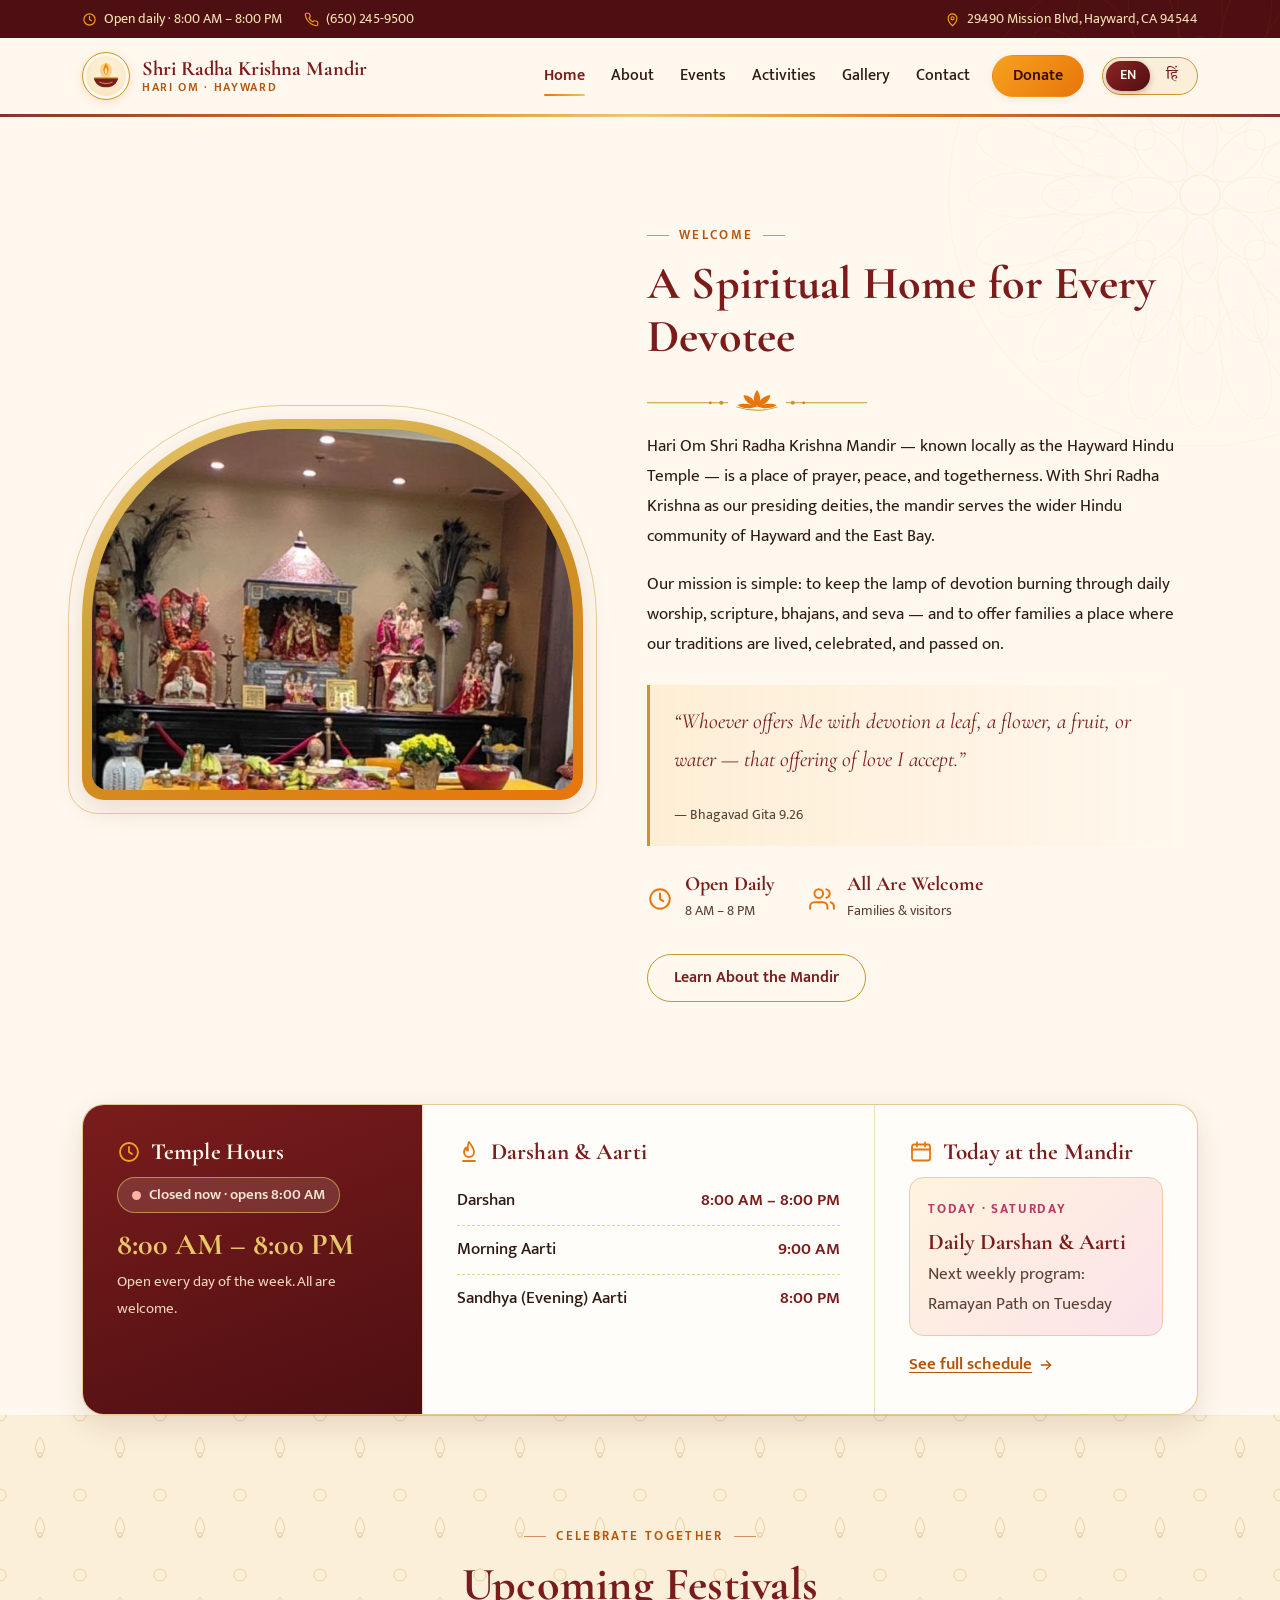
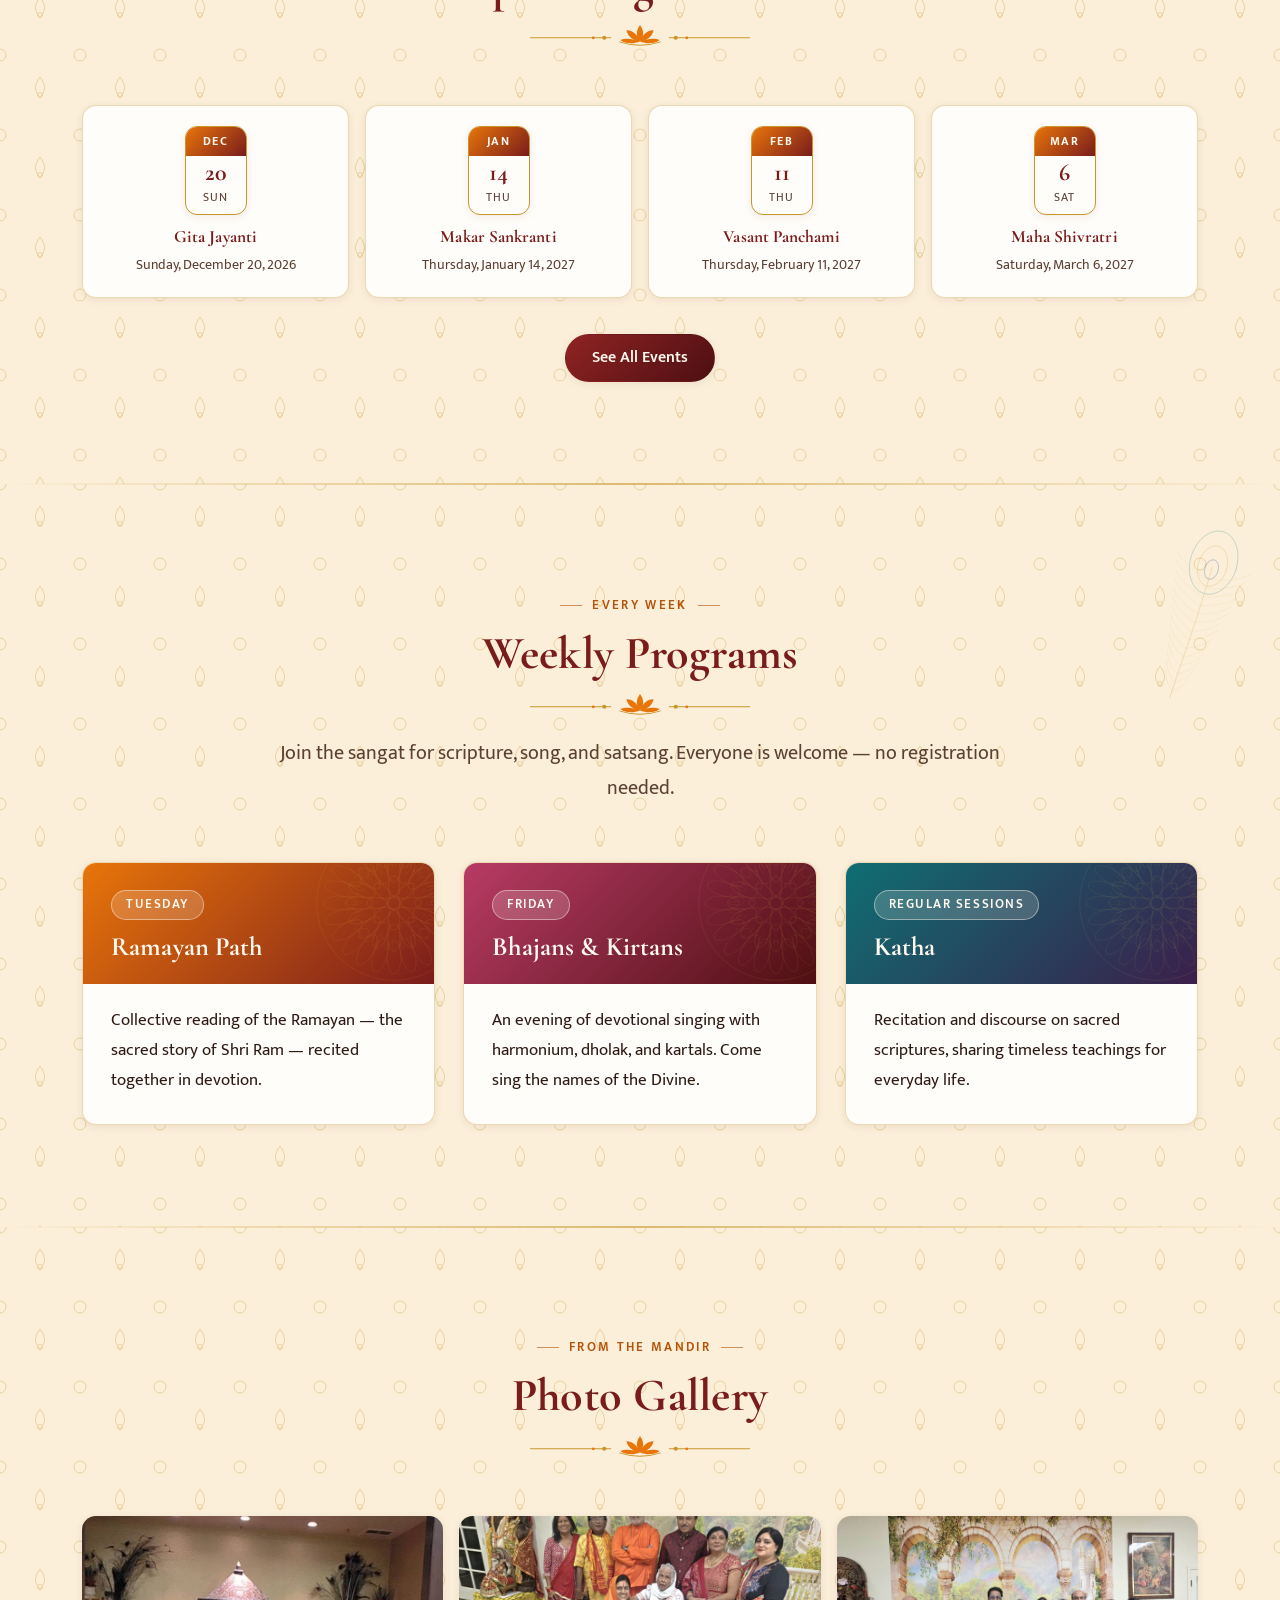
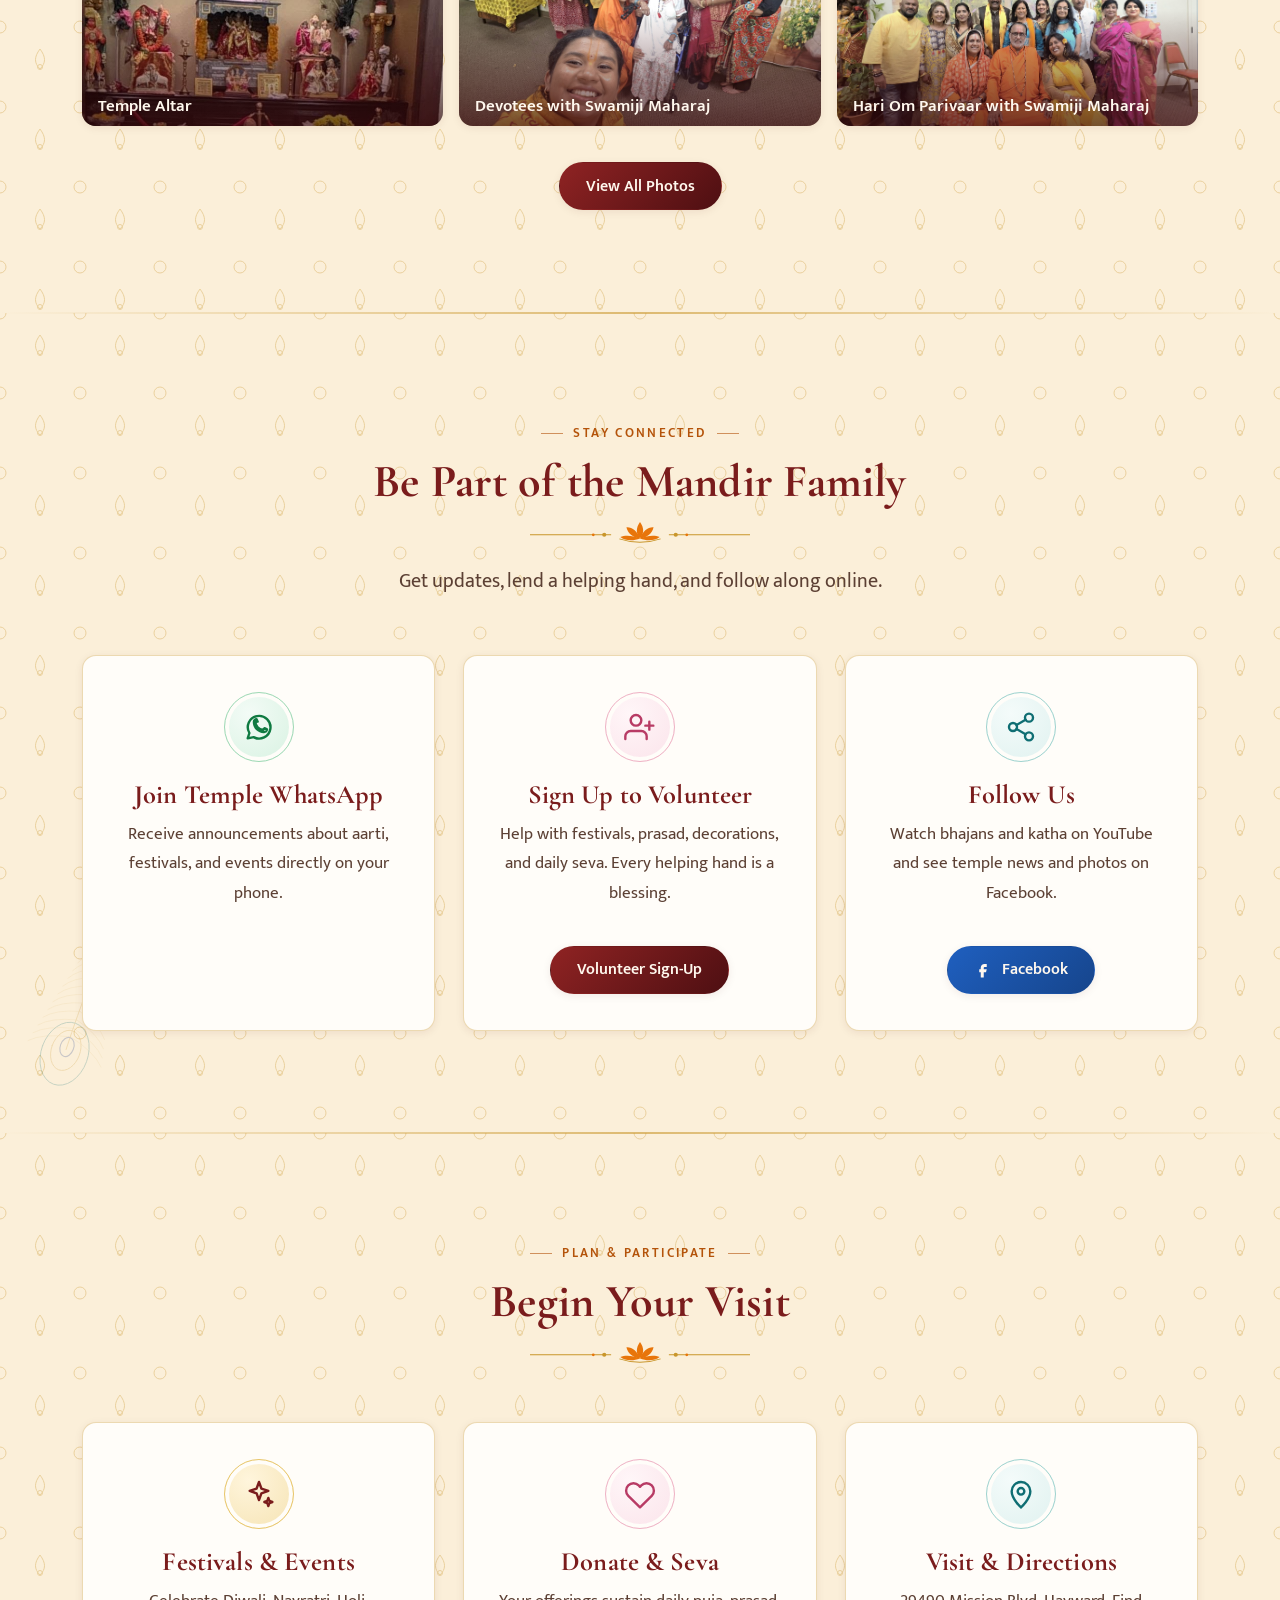
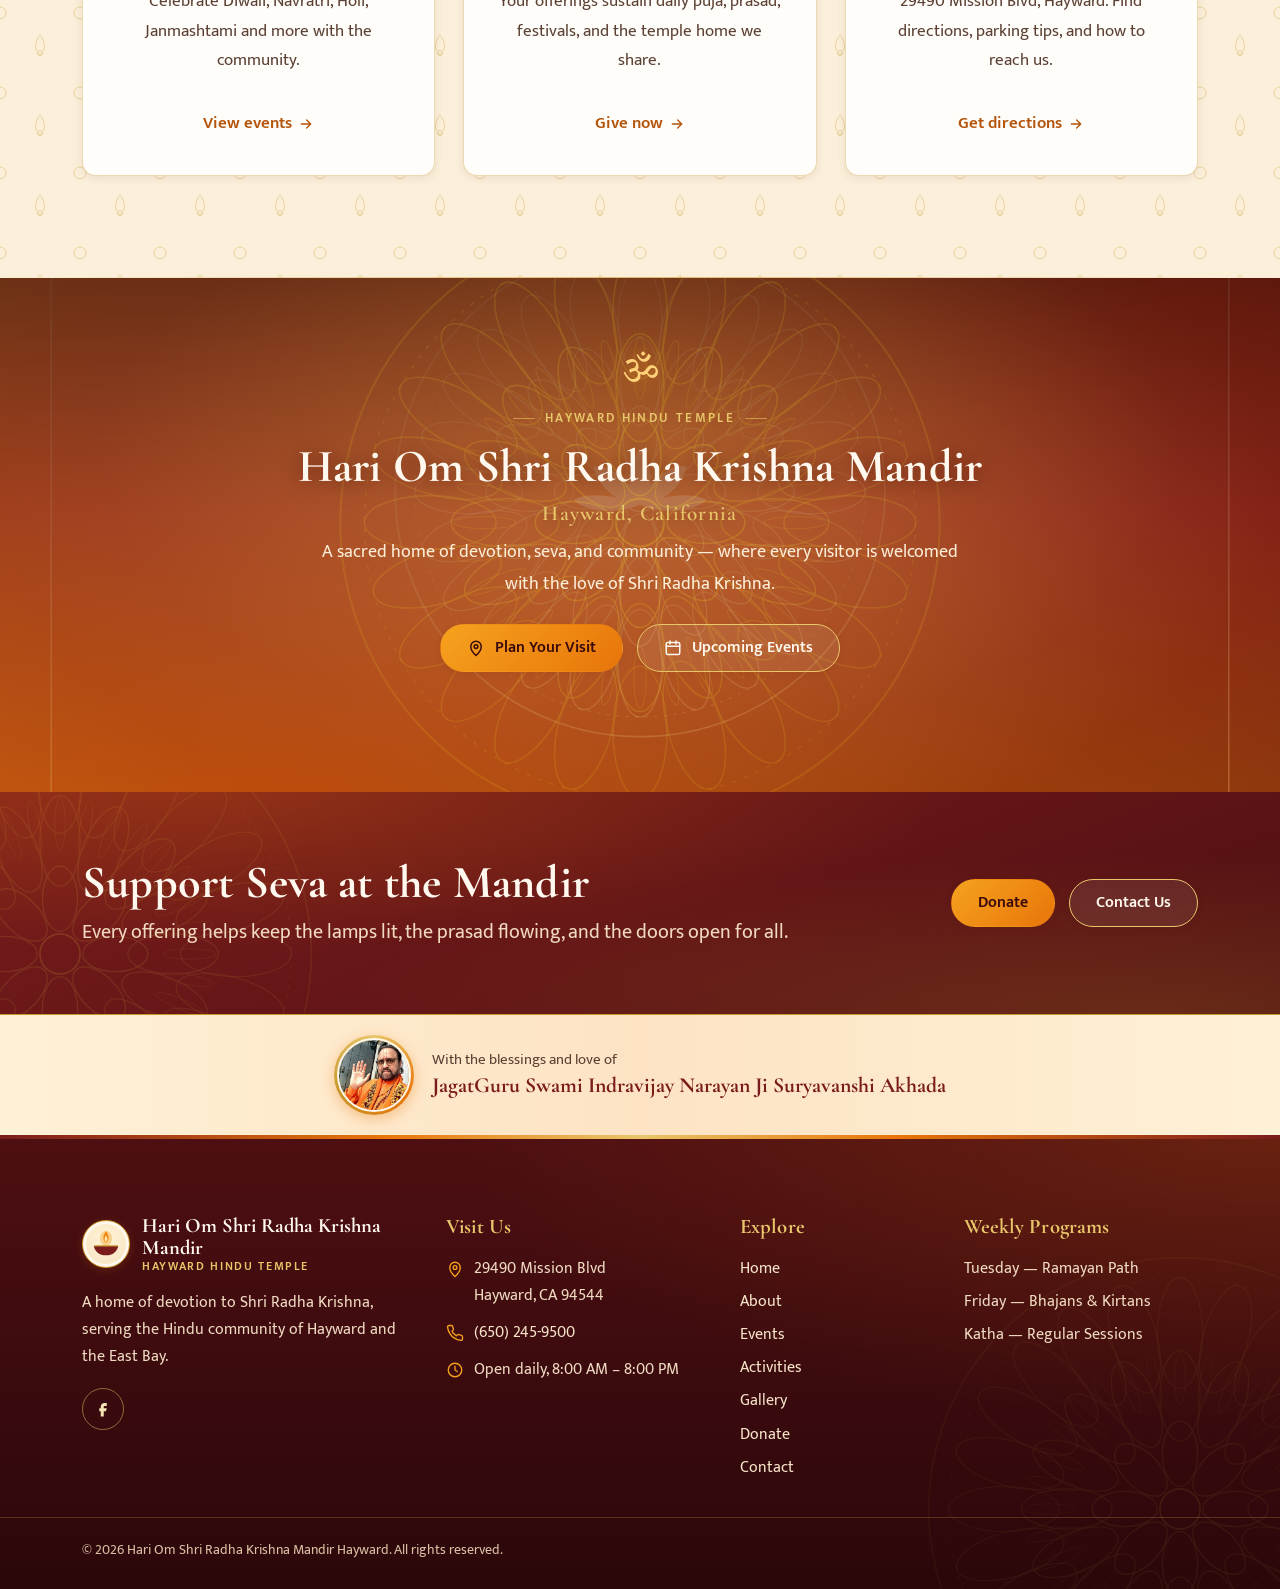
==== commit 839f1bfd: "Rotate the Home page photo strip and move festivals up - The three-photo preview now cycles through " ====
--- a/index.html
+++ b/index.html
@@ -125,6 +125,21 @@
       </div>
     </section>
 
+    <!-- ============ UPCOMING EVENTS PREVIEW (rendered from EVENTS data in js/script.js) ============ -->
+    <section section--tint class="section section--tint">
+      <div class="container">
+        <div class="section-head" data-reveal>
+          <p class="eyebrow" data-i18n="home.upcoming.eyebrow">Celebrate Together</p>
+          <h2 id="home-upcoming-title" data-i18n="home.upcoming.title">Upcoming Festivals</h2>
+          <span class="divider" aria-hidden="true"></span>
+        </div>
+        <div class="event-grid event-grid--compact" id="home-events" data-limit="4" data-compact>
+          <noscript><p class="events-empty">Please enable JavaScript to see upcoming events, or call (650) 245-9500.</p></noscript>
+        </div>
+        <p class="text-center" style="margin-top:36px"><a class="btn" href="events.html" data-i18n="home.upcoming.cta">See All Events</a></p>
+      </div>
+    </section>
+
     <!-- ============ WEEKLY PROGRAMS STRIP ============ -->
     <section section--tint class="section section--tint">
       <img class="ornament-feather ornament-feather--r" src="assets/images/peacock-feather.svg" alt="" aria-hidden="true">
@@ -168,7 +183,7 @@
     </section>
 
     <!-- ============ PHOTO PREVIEW ============ -->
-    <section class="section" aria-labelledby="home-gallery-title">
+    <section section--tint class="section section--tint" aria-labelledby="home-gallery-title">
       <div class="container">
         <div class="section-head" data-reveal>
           <p class="eyebrow" data-i18n="home.gallery.eyebrow">From the Mandir</p>
@@ -221,23 +236,8 @@
       </div>
     </section>
 
-    <!-- ============ UPCOMING EVENTS PREVIEW (rendered from EVENTS data in js/script.js) ============ -->
-    <section class="section">
-      <div class="container">
-        <div class="section-head" data-reveal>
-          <p class="eyebrow" data-i18n="home.upcoming.eyebrow">Celebrate Together</p>
-          <h2 data-i18n="home.upcoming.title">Upcoming Festivals</h2>
-          <span class="divider" aria-hidden="true"></span>
-        </div>
-        <div class="event-grid event-grid--compact" id="home-events" data-limit="4" data-compact>
-          <noscript><p class="events-empty">Please enable JavaScript to see upcoming events, or call (650) 245-9500.</p></noscript>
-        </div>
-        <p class="text-center" style="margin-top:36px"><a class="btn" href="events.html" data-i18n="home.upcoming.cta">See All Events</a></p>
-      </div>
-    </section>
-
     <!-- ============ QUICK LINKS ============ -->
-    <section class="section section--tint">
+    <section section--tint class="section section--tint">
       <div class="container">
         <div class="section-head" data-reveal>
           <p class="eyebrow" data-i18n="home.quick.eyebrow">Plan &amp; Participate</p>
--- a/css/styles.css
+++ b/css/styles.css
@@ -1796,3 +1796,13 @@
    skyline edge would clash - hide it there. */
 .hero--compact .hero-silhouette { display: none; }
 
+/* Rotating photo preview + one-line festivals heading --------------------- */
+.gallery-grid--preview { transition: opacity 0.28s ease; }
+.gallery-grid--preview.is-fading { opacity: 0; }
+@media (min-width: 480px) {
+  #home-upcoming-title { white-space: nowrap; }
+}
+@media (prefers-reduced-motion: reduce) {
+  .gallery-grid--preview { transition: none; }
+}
+
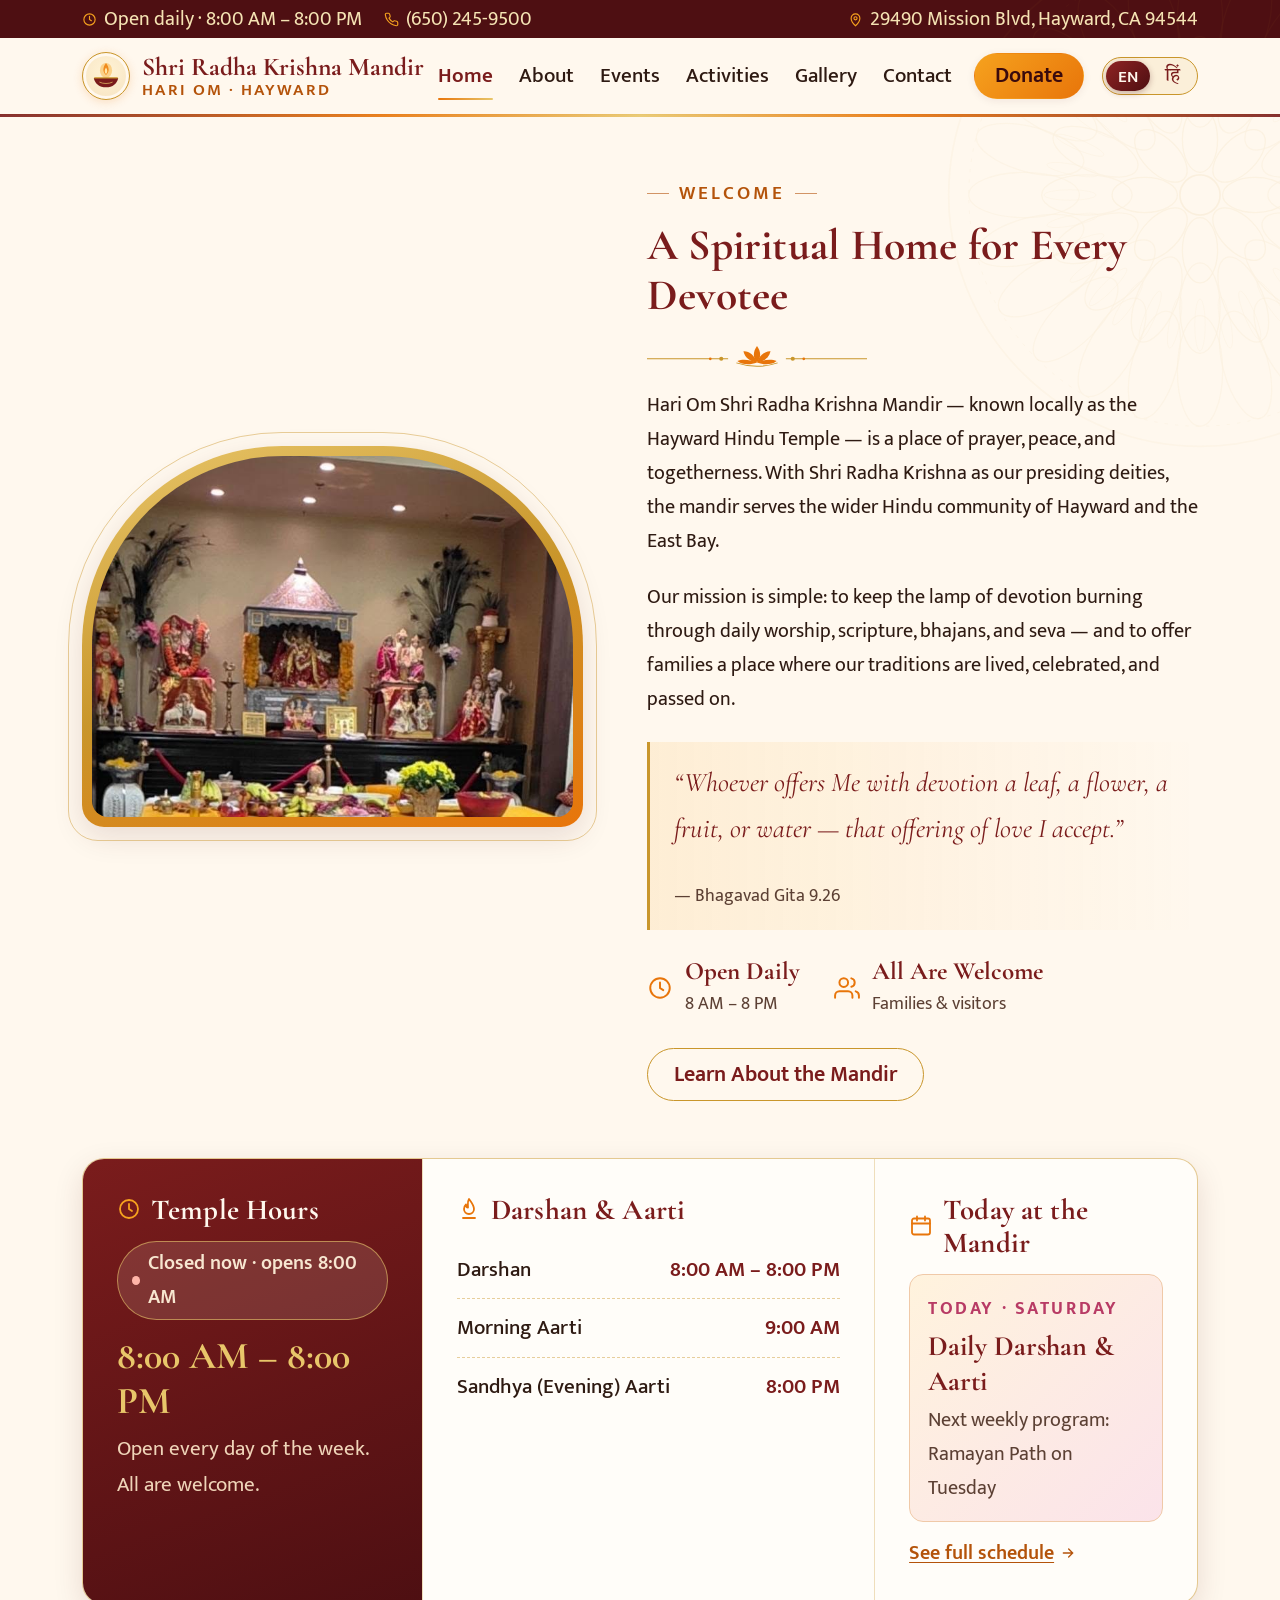
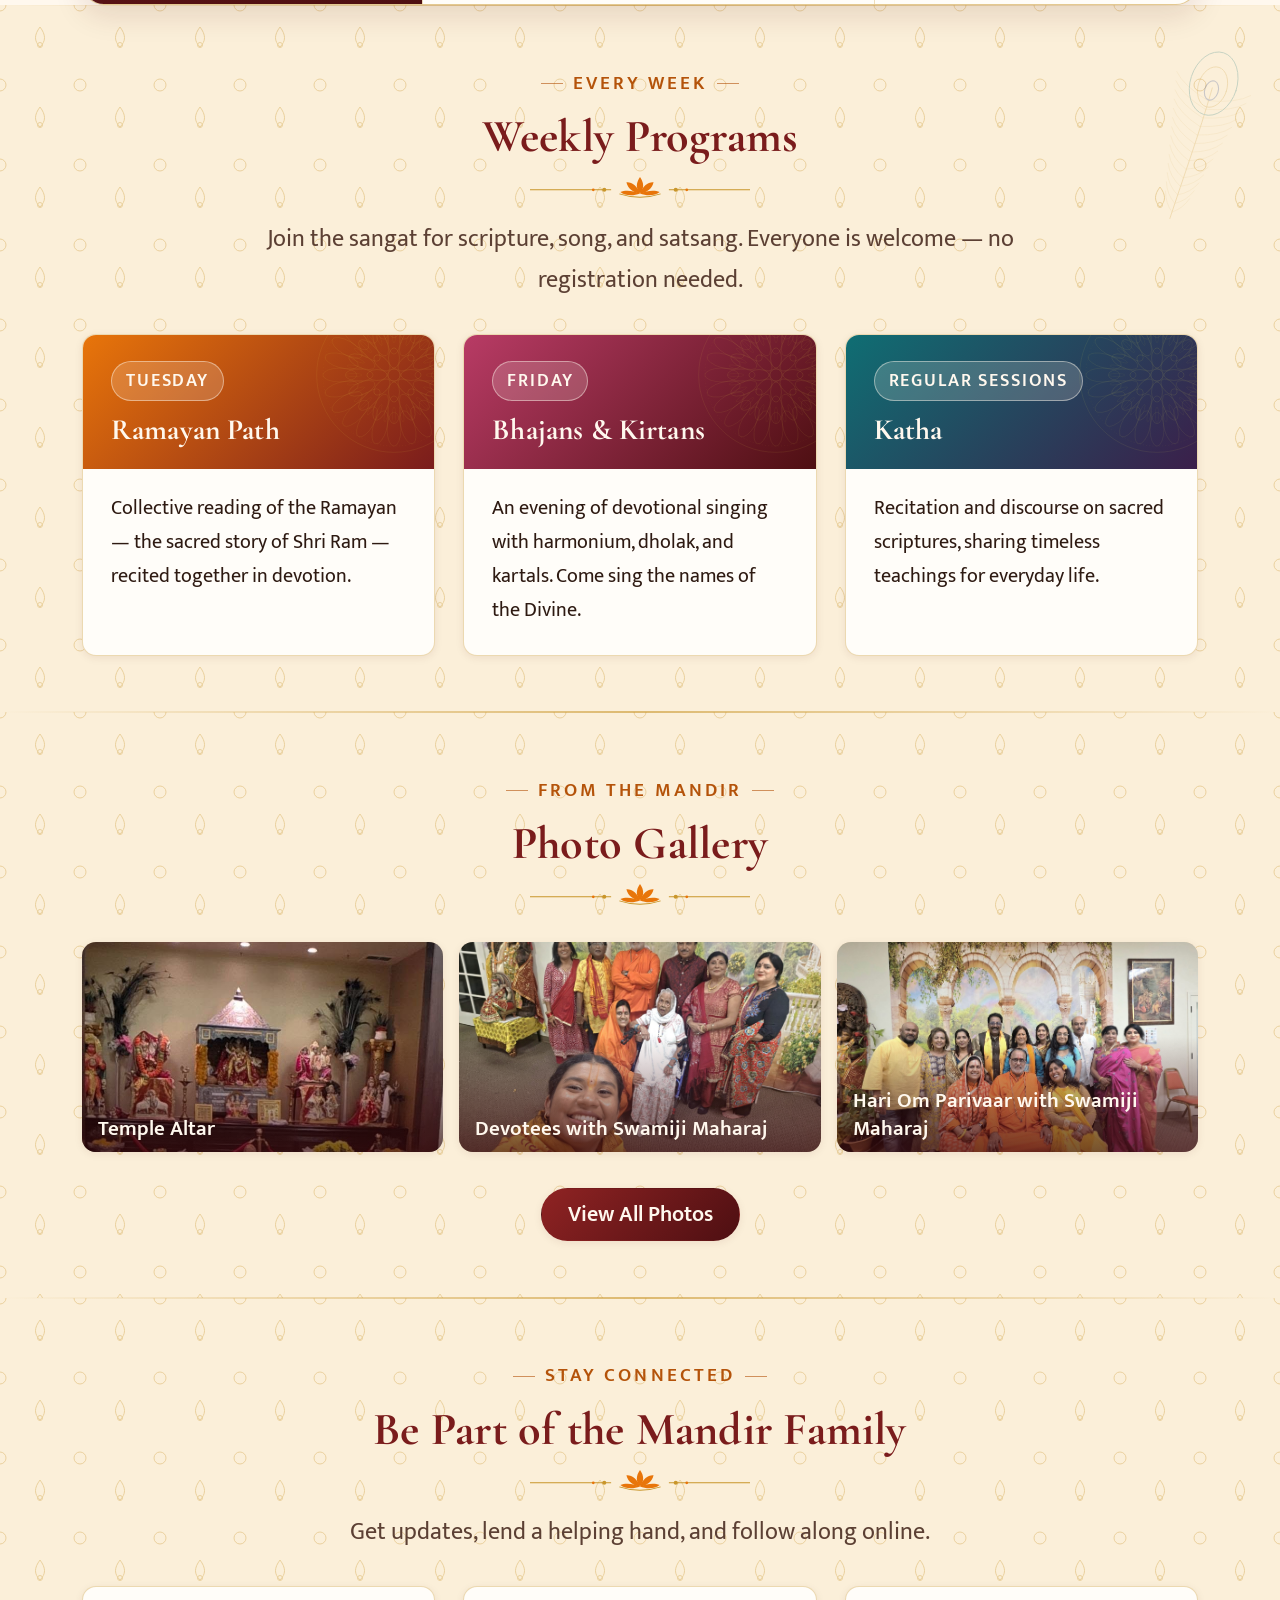
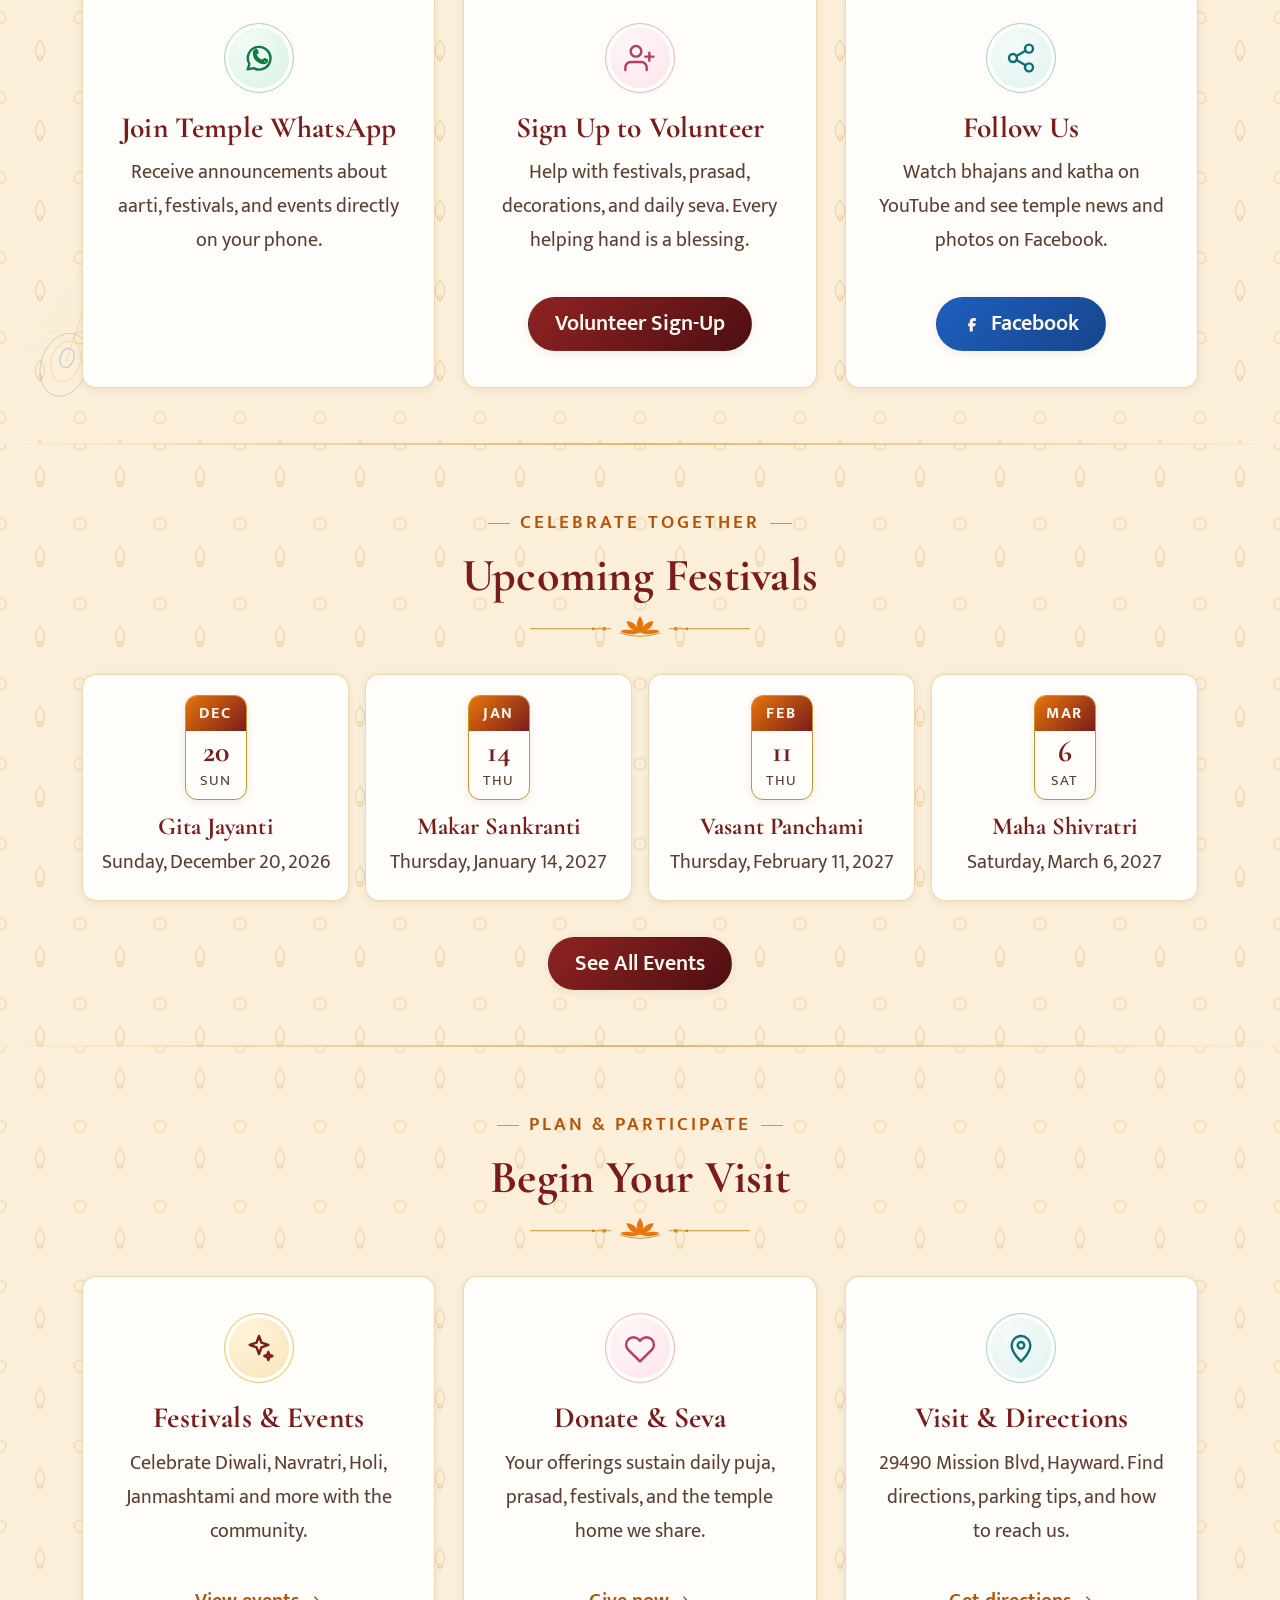
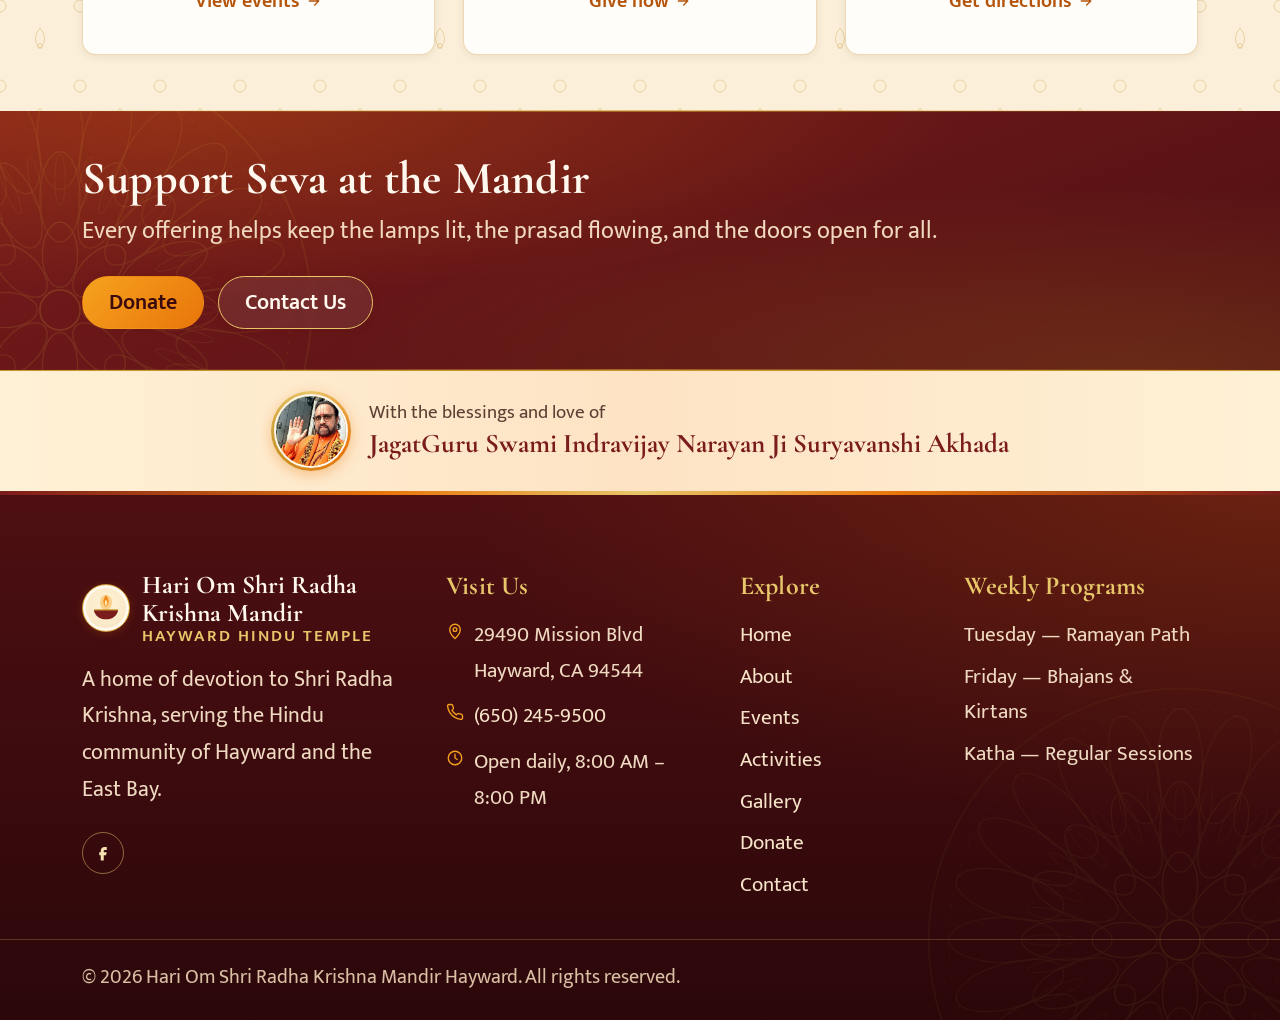
==== commit 8517a3d2: "Larger type for easier reading and tighter section spacing - Raise the base font size to 18px on pho" ====
--- a/index.html
+++ b/index.html
@@ -77,7 +77,7 @@
         </div>
         <div data-reveal="right">
           <p class="eyebrow" data-i18n="home.welcome.eyebrow">Welcome</p>
-          <h2 data-i18n="home.welcome.title">A Spiritual Home for Every Devotee</h2>
+          <h1 data-i18n="home.welcome.title">A Spiritual Home for Every Devotee</h1>
           <span class="divider" style="margin-left:0" aria-hidden="true"></span>
           <p data-i18n="home.welcome.p1">Hari Om Shri Radha Krishna Mandir — known locally as the Hayward Hindu Temple — is a place of prayer, peace, and togetherness. With Shri Radha Krishna as our presiding deities, the mandir serves the wider Hindu community of Hayward and the East Bay.</p>
           <p data-i18n="home.welcome.p2">Our mission is simple: to keep the lamp of devotion burning through daily worship, scripture, bhajans, and seva — and to offer families a place where our traditions are lived, celebrated, and passed on.</p>
@@ -125,21 +125,6 @@
       </div>
     </section>
 
-    <!-- ============ UPCOMING EVENTS PREVIEW (rendered from EVENTS data in js/script.js) ============ -->
-    <section section--tint class="section section--tint">
-      <div class="container">
-        <div class="section-head" data-reveal>
-          <p class="eyebrow" data-i18n="home.upcoming.eyebrow">Celebrate Together</p>
-          <h2 id="home-upcoming-title" data-i18n="home.upcoming.title">Upcoming Festivals</h2>
-          <span class="divider" aria-hidden="true"></span>
-        </div>
-        <div class="event-grid event-grid--compact" id="home-events" data-limit="4" data-compact>
-          <noscript><p class="events-empty">Please enable JavaScript to see upcoming events, or call (650) 245-9500.</p></noscript>
-        </div>
-        <p class="text-center" style="margin-top:36px"><a class="btn" href="events.html" data-i18n="home.upcoming.cta">See All Events</a></p>
-      </div>
-    </section>
-
     <!-- ============ WEEKLY PROGRAMS STRIP ============ -->
     <section section--tint class="section section--tint">
       <img class="ornament-feather ornament-feather--r" src="assets/images/peacock-feather.svg" alt="" aria-hidden="true">
@@ -233,6 +218,21 @@
             </div>
           </article>
         </div>
+      </div>
+    </section>
+
+    <!-- ============ UPCOMING EVENTS PREVIEW (rendered from EVENTS data in js/script.js) ============ -->
+    <section section--tint class="section section--tint">
+      <div class="container">
+        <div class="section-head" data-reveal>
+          <p class="eyebrow" data-i18n="home.upcoming.eyebrow">Celebrate Together</p>
+          <h2 id="home-upcoming-title" data-i18n="home.upcoming.title">Upcoming Festivals</h2>
+          <span class="divider" aria-hidden="true"></span>
+        </div>
+        <div class="event-grid event-grid--compact" id="home-events" data-limit="4" data-compact>
+          <noscript><p class="events-empty">Please enable JavaScript to see upcoming events, or call (650) 245-9500.</p></noscript>
+        </div>
+        <p class="text-center" style="margin-top:36px"><a class="btn" href="events.html" data-i18n="home.upcoming.cta">See All Events</a></p>
       </div>
     </section>
 
@@ -267,33 +267,8 @@
       </div>
     </section>
 
-    <!-- ============ HERO ============ -->
-    <section class="hero hero--compact" aria-labelledby="hero-title">
-      <!-- [REPLACE WITH TEMPLE PHOTO] Swap assets/images/hero.svg for a wide (1600×900+) photo of the temple. -->
-      <img class="hero-bg" src="assets/images/hero.svg" width="1600" height="900" alt="" aria-hidden="true" fetchpriority="high">
-      <div class="hero-overlay" aria-hidden="true"></div>
-      <img class="hero-mandala" src="assets/images/mandala.svg" alt="" aria-hidden="true">
-      <div class="container hero-content">
-        <span class="om" aria-hidden="true">ॐ</span>
-        <p class="eyebrow" data-i18n="home.hero.eyebrow">Hayward Hindu Temple</p>
-        <h1 id="hero-title"><span data-i18n="home.hero.title">Hari Om Shri Radha Krishna Mandir</span><span class="accent" data-i18n="home.hero.place">Hayward, California</span></h1>
-        <p class="hero-tagline" data-i18n="home.hero.tagline">A sacred home of devotion, seva, and community — where every visitor is welcomed with the love of Shri Radha Krishna.</p>
-        <div class="hero-actions">
-          <a class="btn btn--saffron" href="contact.html">
-            <svg viewBox="0 0 24 24" fill="none" stroke="currentColor" stroke-width="2" stroke-linecap="round" aria-hidden="true"><path d="M12 22s7-6.2 7-12a7 7 0 0 0-14 0c0 5.8 7 12 7 12z"/><circle cx="12" cy="10" r="2.5"/></svg>
-            <span data-i18n="home.hero.cta1">Plan Your Visit</span>
-          </a>
-          <a class="btn btn--light" href="events.html">
-            <svg viewBox="0 0 24 24" fill="none" stroke="currentColor" stroke-width="2" stroke-linecap="round" aria-hidden="true"><rect x="3" y="4.5" width="18" height="16" rx="2"/><path d="M3 9.5h18M8 2.5v4M16 2.5v4"/></svg>
-            <span data-i18n="home.hero.cta2">Upcoming Events</span>
-          </a>
-        </div>
-      </div>
-      <img class="hero-silhouette" src="assets/images/temple-silhouette.svg" alt="" aria-hidden="true">
-    </section>
-
     <!-- ============ CTA ============ -->
-    <section class="section section--maroon section--tight">
+    <section class="section section--tint section--maroon section--tight">
       <img class="ornament-mandala ornament-mandala--bl" src="assets/images/mandala.svg" alt="" aria-hidden="true">
       <div class="container cta-banner" data-reveal>
         <div>
@@ -306,6 +281,9 @@
         </div>
       </div>
     </section>
+    <!-- The hero banner was removed from this page on request.
+         Its markup is kept in snippets/home-hero.html -->
+
   </main>
 
   <!-- ============ BLESSING STRIP (shared across pages) ============ -->
--- a/css/styles.css
+++ b/css/styles.css
@@ -65,7 +65,7 @@
   --container: 1180px;
   --gutter: clamp(16px, 4vw, 32px);
   --header-h: 76px;
-  --section-pad: clamp(56px, 8vw, 104px);
+  --section-pad: clamp(34px, 4.4vw, 64px);
 
   --ease: cubic-bezier(0.22, 0.61, 0.36, 1);
 }
@@ -76,6 +76,8 @@
 *::after { box-sizing: border-box; }
 
 html {
+  /* Larger base size so every rem-based size scales with it (18px phone - 20px desktop) */
+  font-size: clamp(18px, 0.35vw + 16.6px, 20px);
   scroll-behavior: smooth;
   scroll-padding-top: calc(var(--header-h) + 16px);
   -webkit-text-size-adjust: 100%;
@@ -84,8 +86,8 @@
 body {
   margin: 0;
   font-family: var(--font-body);
-  font-size: 1.0625rem;
-  line-height: 1.75;
+  font-size: 1rem;
+  line-height: 1.7;
   color: var(--ink);
   background-color: var(--cream);
   text-rendering: optimizeLegibility;
@@ -164,8 +166,8 @@
 }
 h1 { font-size: clamp(2.3rem, 5.4vw, 4.2rem); }
 h2 { font-size: clamp(1.9rem, 3.6vw, 2.9rem); }
-h3 { font-size: clamp(1.35rem, 2.2vw, 1.65rem); }
-h4 { font-size: 1.2rem; }
+h3 { font-size: clamp(1.45rem, 2.3vw, 1.8rem); }
+h4 { font-size: 1.32rem; }
 
 html[lang="hi"] h1, html[lang="hi"] h2, html[lang="hi"] h3, html[lang="hi"] h4 {
   font-family: "Tiro Devanagari Hindi", var(--font-display);
@@ -184,9 +186,9 @@
   gap: 10px;
   margin-bottom: 10px;
   font-family: var(--font-body);
-  font-size: 0.82rem;
+  font-size: 0.95rem;
   font-weight: 600;
-  letter-spacing: 0.18em;
+  letter-spacing: 0.16em;
   text-transform: uppercase;
   color: var(--saffron-deep);
 }
@@ -200,7 +202,7 @@
 }
 html[lang="hi"] .eyebrow { letter-spacing: 0.04em; font-size: 0.95rem; }
 
-.lead { font-size: clamp(1.1rem, 1.6vw, 1.25rem); color: var(--ink-soft); }
+.lead { font-size: clamp(1.2rem, 1.7vw, 1.4rem); color: var(--ink-soft); }
 .text-center { text-align: center; }
 .muted { color: var(--ink-soft); }
 
@@ -242,8 +244,8 @@
   background: var(--btn-bg);
   color: var(--cream);
   font-weight: 600;
-  font-size: 1rem;
-  line-height: 1.2;
+  font-size: 1.1rem;
+  line-height: 1.25;
   text-decoration: none;
   cursor: pointer;
   box-shadow: var(--shadow-sm);
@@ -314,9 +316,9 @@
   display: inline-block;
   padding: 2px 12px;
   border-radius: 999px;
-  font-size: 0.78rem;
+  font-size: 0.9rem;
   font-weight: 600;
-  letter-spacing: 0.04em;
+  letter-spacing: 0.03em;
   background: var(--cream-2);
   color: var(--maroon);
 }
@@ -328,7 +330,7 @@
 .topbar {
   background: var(--maroon-deep);
   color: var(--gold-pale);
-  font-size: 0.88rem;
+  font-size: 1rem;
 }
 .topbar .container {
   display: flex;
@@ -400,8 +402,8 @@
   white-space: nowrap;
 }
 .brand-sub {
-  font-size: 0.74rem;
-  letter-spacing: 0.14em;
+  font-size: 0.84rem;
+  letter-spacing: 0.12em;
   text-transform: uppercase;
   color: var(--saffron-deep);
   font-weight: 600;
@@ -427,7 +429,7 @@
   padding: 10px 12px;
   color: var(--ink);
   font-weight: 500;
-  font-size: 0.98rem;
+  font-size: 1.06rem;
   text-decoration: none;
   border-radius: var(--radius-sm);
   transition: color 0.2s;
@@ -631,7 +633,7 @@
   margin: 0 0 12px;
   padding: 0;
   list-style: none;
-  font-size: 0.9rem;
+  font-size: 1rem;
   color: var(--gold-pale);
 }
 .breadcrumb a { color: var(--gold-pale); }
@@ -652,7 +654,7 @@
 /* 8. Sections & ornaments ----------------------------------------------- */
 /* overflow-x: clip keeps corner ornaments from widening the page without breaking position: sticky */
 .section { position: relative; padding-block: var(--section-pad); overflow-x: clip; }
-.section--tight { padding-block: clamp(40px, 5vw, 64px); }
+.section--tight { padding-block: clamp(24px, 3.2vw, 42px); }
 
 .section--tint {
   background-color: var(--cream-2);
@@ -688,7 +690,7 @@
 
 .section-head {
   max-width: 760px;
-  margin: 0 auto clamp(36px, 5vw, 56px);
+  margin: 0 auto clamp(20px, 2.8vw, 34px);
   text-align: center;
 }
 .section-head--left { margin-inline: 0; text-align: left; }
@@ -836,7 +838,7 @@
   padding: 4px 14px;
   border-radius: 999px;
   font-weight: 600;
-  font-size: 0.92rem;
+  font-size: 1.02rem;
   background: rgba(255, 248, 238, 0.12);
   border: 1px solid rgba(232, 198, 106, 0.6);
 }
@@ -857,7 +859,7 @@
   line-height: 1.2;
   color: var(--gold-light);
 }
-.glance-status .muted { color: #efd4b8; font-size: 0.95rem; }
+.glance-status .muted { color: #efd4b8; font-size: 1.05rem; }
 
 .timing-list { list-style: none; margin: 0; padding: 0; }
 .timing-list li {
@@ -878,7 +880,7 @@
   background: linear-gradient(135deg, #fff3dd, var(--lotus-soft));
   border: 1px solid #f0c9a8;
 }
-.today-program .day { font-size: 0.8rem; text-transform: uppercase; letter-spacing: 0.14em; color: var(--lotus); font-weight: 700; }
+.today-program .day { font-size: 0.92rem; text-transform: uppercase; letter-spacing: 0.14em; color: var(--lotus); font-weight: 700; }
 .today-program .name { font-family: var(--font-display); font-size: 1.4rem; font-weight: 700; color: var(--maroon); line-height: 1.25; margin: 4px 0; }
 html[lang="hi"] .today-program .name { font-family: "Tiro Devanagari Hindi", serif; font-weight: 400; }
 
@@ -918,9 +920,9 @@
   border-radius: 999px;
   background: rgba(255, 248, 238, 0.18);
   border: 1px solid rgba(255, 248, 238, 0.45);
-  font-size: 0.8rem;
+  font-size: 0.92rem;
   font-weight: 600;
-  letter-spacing: 0.12em;
+  letter-spacing: 0.1em;
   text-transform: uppercase;
 }
 html[lang="hi"] .program-day { letter-spacing: 0.02em; font-size: 0.9rem; }
@@ -983,7 +985,7 @@
 .deity-card:hover img { transform: scale(1.05); }
 .deity-card-body { padding: 20px 20px 24px; border-top: 3px solid var(--gold-light); }
 .deity-card-body h3 { margin-bottom: 0.2em; }
-.deity-card-body p { font-size: 0.97rem; color: var(--ink-soft); }
+.deity-card-body p { font-size: 1.06rem; color: var(--ink-soft); }
 
 /* Values */
 .value-card { text-align: left; }
@@ -1015,7 +1017,7 @@
 .connect-card .icon-badge svg { width: 32px; height: 32px; }
 .connect-card p { flex: 1; }
 .connect-card .connect-actions { display: flex; flex-wrap: wrap; justify-content: center; gap: 10px; margin-top: 18px; }
-.connect-card .connect-note { flex: none; margin: 10px 0 0; font-size: 0.85rem; }
+.connect-card .connect-note { flex: none; margin: 10px 0 0; font-size: 0.95rem; }
 .icon-badge--whatsapp { color: #0f7a41; background: radial-gradient(circle at 35% 30%, #f3fbf6, #d7f2e1); border-color: #9fd9b5; }
 .btn--whatsapp { --btn-bg: linear-gradient(135deg, #0f7a41, #0b5e32); }
 .btn--youtube { --btn-bg: linear-gradient(135deg, #c62828, #8e1616); }
@@ -1054,7 +1056,7 @@
 /* Timings table */
 .table-wrap { overflow-x: auto; border-radius: var(--radius); border: 1px solid rgba(201, 150, 43, 0.45); background: var(--white); box-shadow: var(--shadow-sm); }
 .timings-table { width: 100%; border-collapse: collapse; }
-.timings-table caption { text-align: left; padding: 16px 20px 0; color: var(--ink-soft); font-size: 0.92rem; caption-side: bottom; padding-bottom: 16px; }
+.timings-table caption { text-align: left; padding: 16px 20px 0; color: var(--ink-soft); font-size: 0.92rem; caption-side: bottom; padding-bottom: 16px; font-size: 1.02rem; }
 .timings-table th,
 .timings-table td { padding: 14px 20px; text-align: left; border-bottom: 1px solid rgba(201, 150, 43, 0.25); }
 .timings-table thead th {
@@ -1079,7 +1081,7 @@
   transition: box-shadow 0.3s, border-color 0.3s;
 }
 .week-day h3 { font-size: 1.1rem; margin-bottom: 8px; }
-.week-day p { font-size: 0.9rem; color: var(--ink-soft); line-height: 1.5; }
+.week-day p { font-size: 1rem; color: var(--ink-soft); line-height: 1.5; }
 .week-day.has-program { background: linear-gradient(180deg, #fff5e3, var(--white)); border-color: var(--gold); }
 .week-day .prog { display: block; margin-top: 6px; font-weight: 600; color: var(--maroon); font-size: 0.95rem; line-height: 1.35; }
 .week-day.is-today { box-shadow: 0 0 0 2px var(--saffron), var(--shadow-sm); }
@@ -1131,7 +1133,7 @@
 .event-date .w { display: block; padding-bottom: 6px; font-size: 0.75rem; color: var(--ink-soft); text-transform: uppercase; letter-spacing: 0.08em; }
 .event-body { flex: 1; min-width: 0; }
 .event-body h3 { font-size: 1.4rem; margin: 6px 0 4px; }
-.event-meta { display: flex; flex-wrap: wrap; gap: 6px 16px; margin: 0 0 8px; font-size: 0.92rem; color: var(--ink-soft); }
+.event-meta { display: flex; flex-wrap: wrap; gap: 6px 16px; margin: 0 0 8px; font-size: 1.02rem; color: var(--ink-soft); }
 .event-meta span { display: inline-flex; align-items: center; gap: 6px; }
 .event-meta svg { width: 15px; height: 15px; color: var(--saffron); }
 .event-body p { font-size: 0.98rem; }
@@ -1345,8 +1347,8 @@
 .field.has-error input,
 .field.has-error select,
 .field.has-error textarea { border-color: #b3261e; }
-.field-hint { font-size: 0.88rem; color: var(--ink-soft); }
-.field-error { font-size: 0.88rem; color: #a3231b; font-weight: 500; min-height: 0; }
+.field-hint { font-size: 0.98rem; color: var(--ink-soft); }
+.field-error { font-size: 0.98rem; color: #a3231b; font-weight: 500; min-height: 0; }
 .field-error:empty { display: none; }
 
 fieldset { border: 0; margin: 0; padding: 0; min-width: 0; }
@@ -1382,7 +1384,7 @@
   transition: border-color 0.2s, box-shadow 0.25s, transform 0.25s var(--ease), background 0.2s;
 }
 .tier .amt { font-family: var(--font-display); font-size: 1.7rem; font-weight: 700; color: var(--maroon); line-height: 1.1; }
-.tier .lbl { font-size: 0.82rem; color: var(--ink-soft); line-height: 1.3; }
+.tier .lbl { font-size: 0.94rem; color: var(--ink-soft); line-height: 1.3; }
 .tier label:hover { border-color: var(--saffron); transform: translateY(-2px); }
 .tier input:checked + label {
   border-color: var(--maroon);
@@ -1427,7 +1429,7 @@
 
 .donate-layout { display: grid; grid-template-columns: 1.35fr 1fr; gap: clamp(24px, 4vw, 44px); align-items: start; }
 .donate-aside { display: grid; gap: 20px; position: sticky; top: calc(var(--header-h) + 24px); }
-.secure-note { display: flex; align-items: center; gap: 8px; justify-content: center; margin-top: 12px; font-size: 0.88rem; color: var(--ink-soft); }
+.secure-note { display: flex; align-items: center; gap: 8px; justify-content: center; margin-top: 12px; font-size: 0.98rem; color: var(--ink-soft); }
 .secure-note svg { width: 16px; height: 16px; }
 
 .impact-list { list-style: none; margin: 0; padding: 0; display: grid; gap: 14px; }
@@ -1484,7 +1486,7 @@
   background:
     radial-gradient(ellipse at 100% 0%, rgba(232, 117, 10, 0.18), transparent 45%),
     linear-gradient(180deg, var(--maroon-deep), #2b070a);
-  font-size: 0.97rem;
+  font-size: 1.08rem;
 }
 .site-footer::before {
   content: "";
@@ -1541,7 +1543,7 @@
   position: relative;
   border-top: 1px solid rgba(232, 198, 106, 0.22);
   padding-block: 20px 26px;
-  font-size: 0.9rem;
+  font-size: 1rem;
   color: #d9bfa3;
 }
 .footer-bottom .container { display: flex; flex-wrap: wrap; justify-content: space-between; gap: 8px 24px; }
@@ -1639,7 +1641,7 @@
 
 /* 14. Responsive -------------------------------------------------------- */
 @media (max-width: 1180px) {
-  .nav-link { padding: 10px 9px; font-size: 0.95rem; }
+  .nav-link { padding: 10px 8px; font-size: 1rem; }
   .brand-name { font-size: 1.15rem; }
 }
 
@@ -1694,7 +1696,6 @@
 }
 
 @media (max-width: 768px) {
-  body { font-size: 1rem; }
   .topbar-group--secondary { display: none; }
   .topbar .container { justify-content: center; }
 
@@ -1729,9 +1730,9 @@
   .brand-mark { width: 40px; height: 40px; }
   .brand-mark svg { width: 24px; height: 24px; }
   .brand-name { font-size: 1rem; white-space: normal; }
-  .brand-sub { font-size: 0.66rem; letter-spacing: 0.08em; }
+  .brand-sub { font-size: 0.78rem; letter-spacing: 0.06em; }
   .header-inner { gap: 10px; }
-  .lang-toggle { width: 82px; height: 36px; font-size: 0.78rem; }
+  .lang-toggle { width: 88px; height: 38px; font-size: 0.9rem; }
   .nav-toggle { width: 42px; height: 42px; }
 
   .grid-4,
@@ -1739,7 +1740,7 @@
   .footer-grid { grid-template-columns: 1fr; }
   .tier-grid { grid-template-columns: repeat(2, 1fr); }
   .gallery-grid { grid-template-columns: 1fr 1fr; grid-auto-rows: 150px; }
-  .gallery-caption { font-size: 0.85rem; left: 10px; right: 10px; bottom: 8px; }
+  .gallery-caption { left: 10px; right: 10px; bottom: 8px; }
   .week-grid { grid-template-columns: 1fr; }
   .event-card { flex-direction: column; gap: 14px; }
   .event-date { display: flex; width: auto; align-items: center; gap: 10px; padding-right: 14px; }
@@ -1781,8 +1782,8 @@
 .event-card--compact .event-date { width: 62px; }
 .event-card--compact .event-date .d { font-size: 1.5rem; }
 .event-card--compact .event-body { width: 100%; }
-.event-card--compact h3 { font-size: 1.08rem; margin: 0 0 6px; }
-.event-card--compact .event-meta { justify-content: center; margin: 0; font-size: 0.86rem; }
+.event-card--compact h3 { font-size: 1.22rem; margin: 0 0 6px; }
+.event-card--compact .event-meta { justify-content: center; margin: 0; font-size: 0.98rem; }
 @media (max-width: 1024px) {
   .event-grid.event-grid--compact { grid-template-columns: repeat(2, 1fr); }
 }
@@ -1806,3 +1807,10 @@
   .gallery-grid--preview { transition: none; }
 }
 
+/* Larger, easier-to-read defaults ---------------------------------------- */
+.section h1 { font-size: clamp(1.9rem, 3.4vw, 2.7rem); }
+.gallery-caption { font-size: 1.05rem; }
+.card p, .card li { line-height: 1.7; }
+.timing-list li { padding: 11px 0; font-size: 1.05rem; }
+.footer-links, .footer-list { font-size: 1.05rem; }
+
